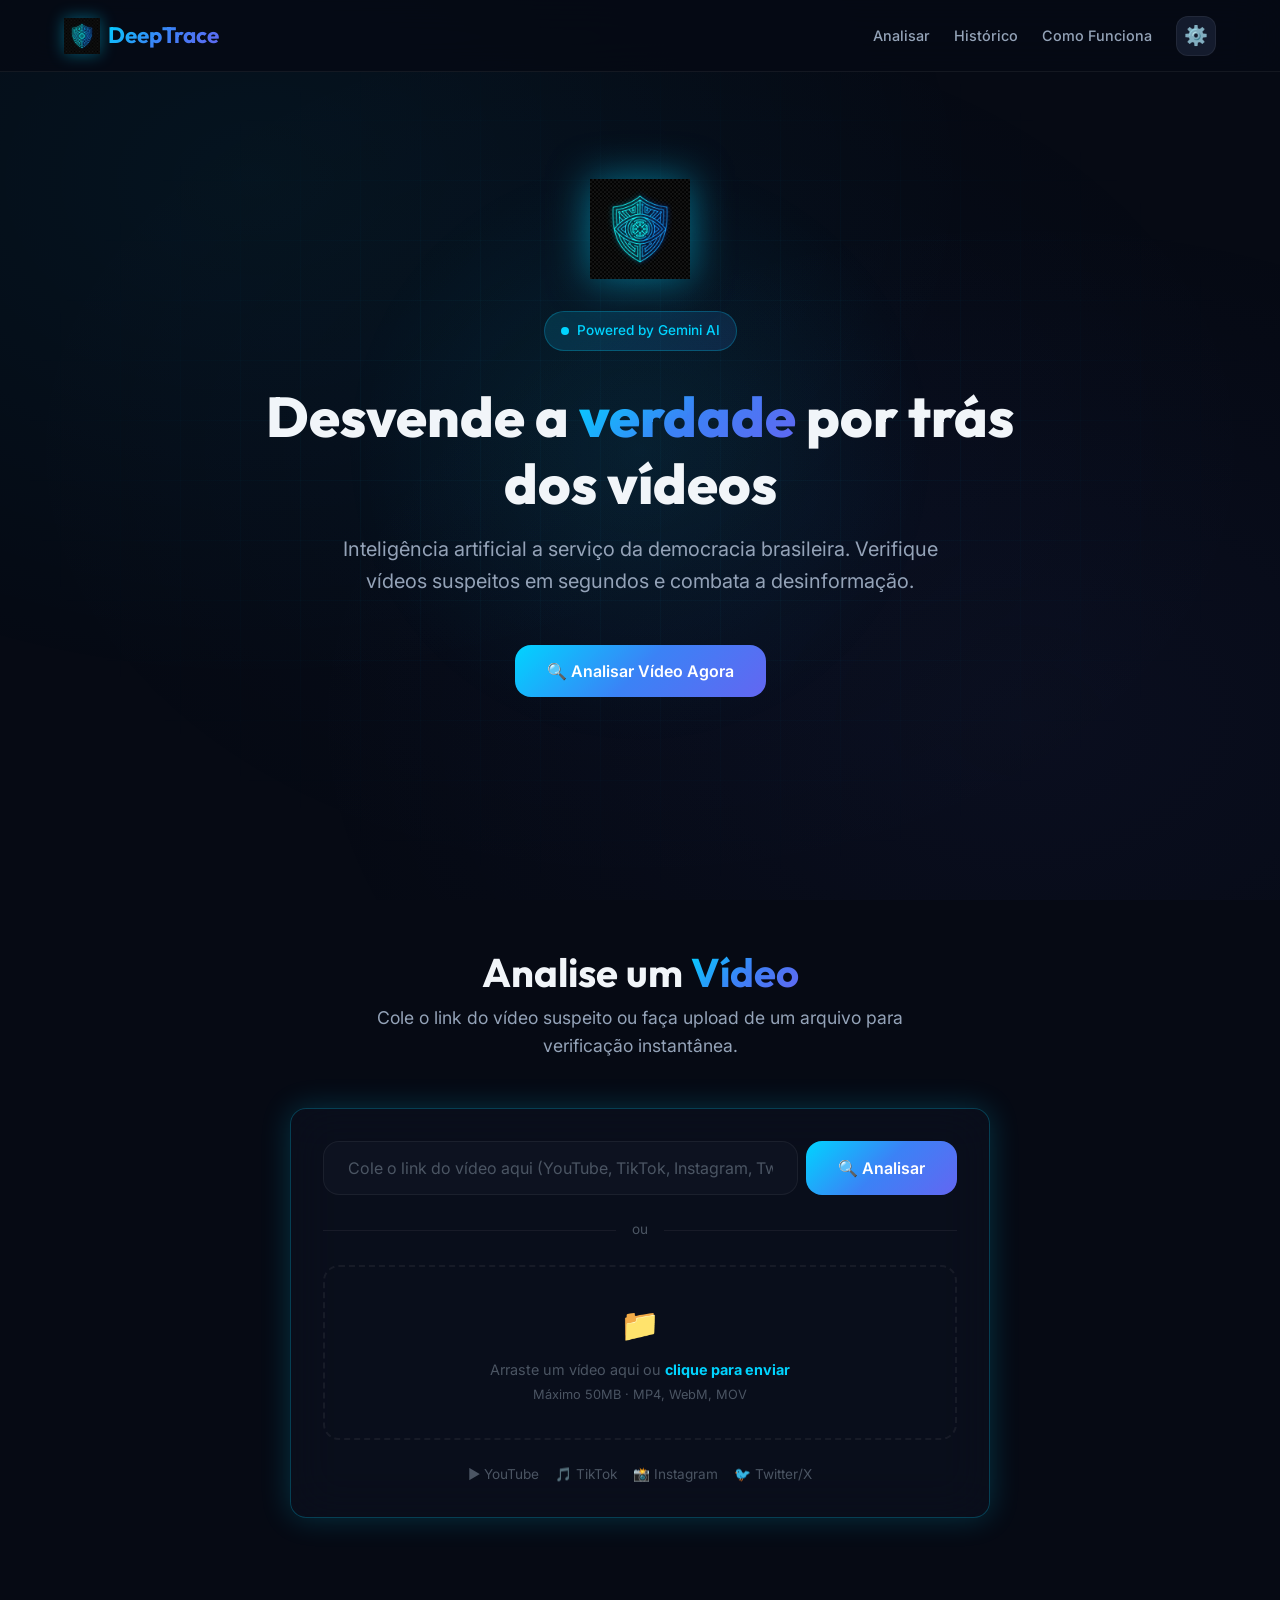
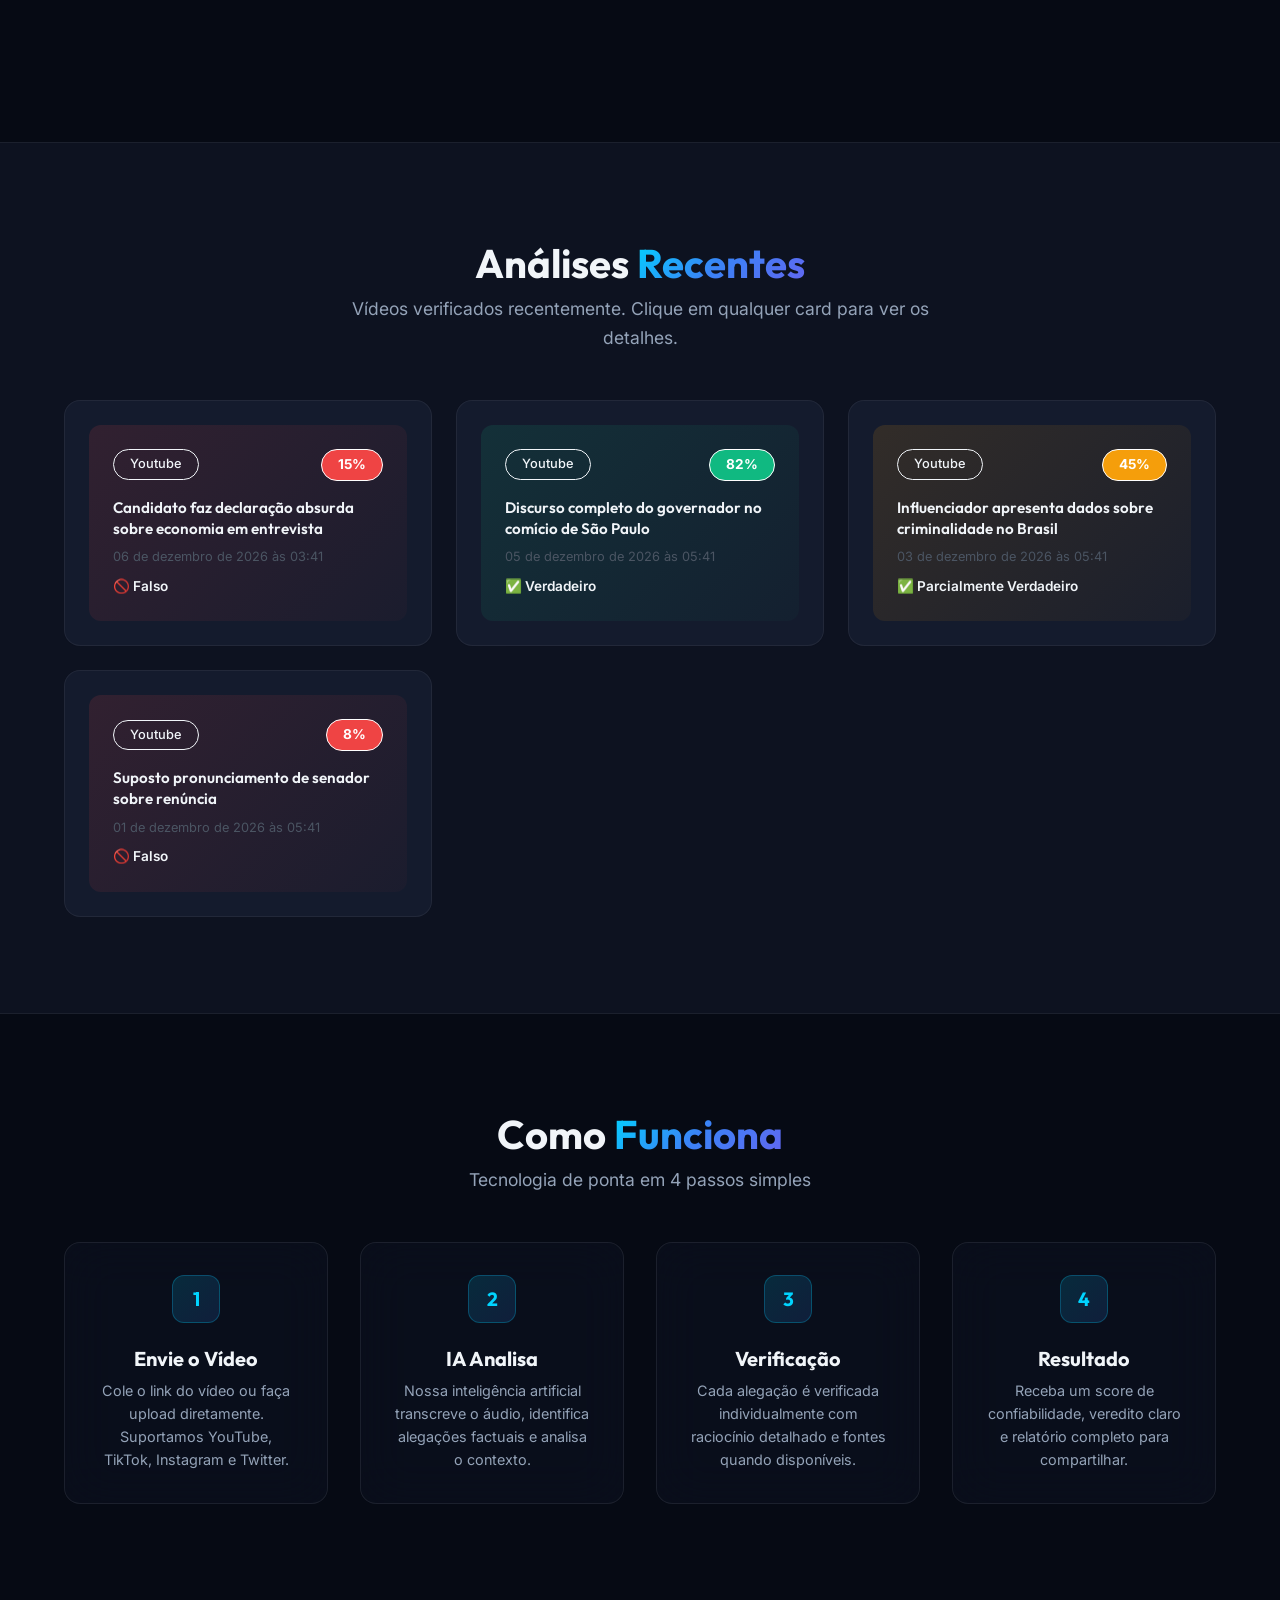
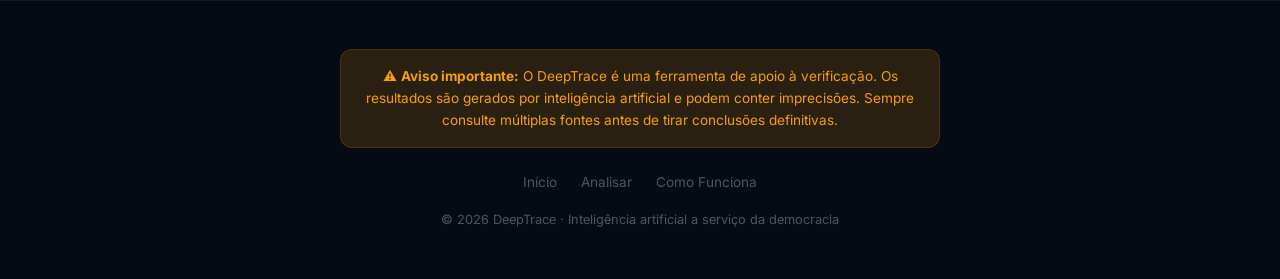
==== index.html @ c261e279 "Initial commit of DeepTrace (Fact-checking & Deepfake analyzer)" ====
<!DOCTYPE html>
<html lang="pt-BR">
<head>
  <meta charset="UTF-8">
  <meta name="viewport" content="width=device-width, initial-scale=1.0">
  <meta name="description" content="DeepTrace — Detector de Fake News em Vídeos. Use inteligência artificial para verificar a veracidade de vídeos políticos e eleitorais no Brasil.">
  <meta name="keywords" content="fake news, detector, vídeo, eleições, Brasil, verificação, fact-checking, deepfake, IA">
  <meta name="author" content="DeepTrace">
  <meta name="theme-color" content="#060a14">

  <!-- Open Graph / Redes Sociais -->
  <meta property="og:type" content="website">
  <meta property="og:title" content="DeepTrace — Detector de Fake News em Vídeos">
  <meta property="og:description" content="Inteligência artificial a serviço da democracia brasileira. Verifique vídeos suspeitos em segundos.">
  <meta property="og:image" content="assets/logo.png">

  <title>DeepTrace — Detector de Fake News em Vídeos</title>

  <!-- Favicon -->
  <link rel="icon" type="image/png" href="assets/logo.png">

  <!-- Estilos -->
  <link rel="stylesheet" href="index.css">
</head>
<body>

  <!-- ===== Toast Container ===== -->
  <div class="toast-container" id="toast-container"></div>

  <!-- ===== Header / Navbar ===== -->
  <header class="header" id="header">
    <div class="header-inner">
      <a href="#" class="header-logo" id="logo-link">
        <img src="assets/logo.png" alt="DeepTrace Logo" width="36" height="36">
        <span>DeepTrace</span>
      </a>
      <nav class="header-nav">
        <a href="#analyze">Analisar</a>
        <a href="#history">Histórico</a>
        <a href="#how-it-works">Como Funciona</a>
        <button id="settings-btn" title="Configurações" aria-label="Abrir configurações">
          ⚙️
        </button>
      </nav>
    </div>
  </header>

  <!-- ===== Hero Section ===== -->
  <section class="hero" id="hero">
    <div class="hero-grid" aria-hidden="true"></div>
    <div class="hero-content">
      <img src="assets/logo.png" alt="DeepTrace" class="hero-logo" width="100" height="100">

      <div class="hero-badge">
        <span class="dot" aria-hidden="true"></span>
        Powered by Gemini AI
      </div>

      <h1>Desvende a <span class="text-gradient">verdade</span> por trás dos vídeos</h1>

      <p class="hero-subtitle">
        Inteligência artificial a serviço da democracia brasileira.
        Verifique vídeos suspeitos em segundos e combata a desinformação.
      </p>

      <button class="btn-primary" id="cta-btn">
        🔍 Analisar Vídeo Agora
      </button>
    </div>
  </section>

  <!-- ===== Seção de Análise ===== -->
  <section class="analyze-section" id="analyze">
    <div class="container">
      <div class="section-title fade-in-up">
        <h2>Analise um <span class="text-gradient">Vídeo</span></h2>
        <p>Cole o link do vídeo suspeito ou faça upload de um arquivo para verificação instantânea.</p>
      </div>

      <div class="analyze-card glass-card-accent fade-in-up">
        <!-- Input de URL -->
        <div class="input-group">
          <input
            type="url"
            id="analyze-input"
            placeholder="Cole o link do vídeo aqui (YouTube, TikTok, Instagram, Twitter...)"
            autocomplete="off"
            aria-label="URL do vídeo para análise"
          >
          <button class="btn-primary" id="analyze-btn">
            🔍 Analisar
          </button>
        </div>

        <!-- Divisor -->
        <div class="divider-text">ou</div>

        <!-- Área de Upload -->
        <div class="upload-area" id="upload-area" role="button" tabindex="0" aria-label="Arraste ou clique para enviar vídeo">
          <span class="upload-icon" aria-hidden="true">📁</span>
          <p class="upload-text">
            Arraste um vídeo aqui ou <strong>clique para enviar</strong>
          </p>
          <p class="text-muted" style="font-size: 0.8rem; margin-top: 4px;">Máximo 50MB · MP4, WebM, MOV</p>
        </div>
        <input type="file" id="upload-input" accept="video/*" class="hidden" aria-hidden="true">

        <!-- Plataformas suportadas -->
        <div class="platforms">
          <span>▶️ YouTube</span>
          <span>🎵 TikTok</span>
          <span>📸 Instagram</span>
          <span>🐦 Twitter/X</span>
        </div>
      </div>
    </div>
  </section>

  <!-- ===== Seção de Resultado ===== -->
  <section class="result-section" id="result-section">
    <div class="container">
      <div class="result-container" id="result-container">
        <!-- Resultado renderizado dinamicamente via JS -->
      </div>
    </div>
  </section>

  <!-- ===== Seção de Histórico ===== -->
  <section class="history-section" id="history">
    <div class="container">
      <div class="section-title fade-in-up">
        <h2>Análises <span class="text-gradient">Recentes</span></h2>
        <p>Vídeos verificados recentemente. Clique em qualquer card para ver os detalhes.</p>
      </div>

      <div class="history-grid" id="history-grid">
        <!-- Cards renderizados via JS -->
      </div>
    </div>
  </section>

  <!-- ===== Como Funciona ===== -->
  <section class="how-it-works" id="how-it-works">
    <div class="container">
      <div class="section-title fade-in-up">
        <h2>Como <span class="text-gradient">Funciona</span></h2>
        <p>Tecnologia de ponta em 4 passos simples</p>
      </div>

      <div class="steps-grid">
        <div class="glass-card step-card fade-in-up">
          <div class="step-number">1</div>
          <h4>Envie o Vídeo</h4>
          <p>Cole o link do vídeo ou faça upload diretamente. Suportamos YouTube, TikTok, Instagram e Twitter.</p>
        </div>

        <div class="glass-card step-card fade-in-up">
          <div class="step-number">2</div>
          <h4>IA Analisa</h4>
          <p>Nossa inteligência artificial transcreve o áudio, identifica alegações factuais e analisa o contexto.</p>
        </div>

        <div class="glass-card step-card fade-in-up">
          <div class="step-number">3</div>
          <h4>Verificação</h4>
          <p>Cada alegação é verificada individualmente com raciocínio detalhado e fontes quando disponíveis.</p>
        </div>

        <div class="glass-card step-card fade-in-up">
          <div class="step-number">4</div>
          <h4>Resultado</h4>
          <p>Receba um score de confiabilidade, veredito claro e relatório completo para compartilhar.</p>
        </div>
      </div>
    </div>
  </section>

  <!-- ===== Footer ===== -->
  <footer class="footer" id="footer">
    <div class="container">
      <div class="footer-content">
        <div class="footer-disclaimer">
          ⚠️ <strong>Aviso importante:</strong> O DeepTrace é uma ferramenta de apoio à verificação.
          Os resultados são gerados por inteligência artificial e podem conter imprecisões.
          Sempre consulte múltiplas fontes antes de tirar conclusões definitivas.
        </div>

        <div class="footer-links">
          <a href="#hero">Início</a>
          <a href="#analyze">Analisar</a>
          <a href="#how-it-works">Como Funciona</a>
        </div>

        <p class="footer-copy">
          © 2026 DeepTrace · Inteligência artificial a serviço da democracia
        </p>
      </div>
    </div>
  </footer>

  <!-- ===== Scripts ===== -->
  <script src="js/storage.js"></script>
  <script src="js/analyzer.js"></script>
  <script src="js/ui.js"></script>
  <script src="js/app.js"></script>

</body>
</html>
---- index.css ----
/* =============================================
   DeepTrace — Design System
   Detector de Fake News em Vídeos
   Tema: Dark Premium + Ciano/Azul
   ============================================= */

/* === Google Fonts === */
@import url('https://fonts.googleapis.com/css2?family=Inter:wght@300;400;500;600;700&family=Outfit:wght@400;500;600;700;800&display=swap');

/* === Variáveis CSS === */
:root {
  /* Paleta de cores */
  --bg-primary: #060a14;
  --bg-secondary: #0d1220;
  --bg-tertiary: #141b2d;
  --bg-card: rgba(13, 18, 32, 0.75);
  --bg-card-hover: rgba(20, 27, 45, 0.9);

  /* Acentos */
  --accent-primary: #00d4ff;
  --accent-secondary: #3b82f6;
  --accent-tertiary: #6366f1;
  --accent-gradient: linear-gradient(135deg, #00d4ff 0%, #3b82f6 50%, #6366f1 100%);
  --accent-gradient-soft: linear-gradient(135deg, rgba(0,212,255,0.15) 0%, rgba(59,130,246,0.15) 100%);

  /* Semânticas */
  --success: #10b981;
  --success-soft: rgba(16, 185, 129, 0.15);
  --warning: #f59e0b;
  --warning-soft: rgba(245, 158, 11, 0.15);
  --danger: #ef4444;
  --danger-soft: rgba(239, 68, 68, 0.15);

  /* Texto */
  --text-primary: #f1f5f9;
  --text-secondary: #94a3b8;
  --text-muted: #4b5563;
  --text-accent: #00d4ff;

  /* Bordas e efeitos */
  --border: rgba(255, 255, 255, 0.06);
  --border-accent: rgba(0, 212, 255, 0.25);
  --glass-bg: rgba(13, 18, 32, 0.6);
  --glass-border: rgba(255, 255, 255, 0.08);
  --glass-blur: blur(24px);

  /* Espaçamento */
  --space-xs: 4px;
  --space-sm: 8px;
  --space-md: 16px;
  --space-lg: 24px;
  --space-xl: 32px;
  --space-2xl: 48px;
  --space-3xl: 64px;
  --space-4xl: 96px;

  /* Bordas arredondadas */
  --radius-sm: 8px;
  --radius-md: 12px;
  --radius-lg: 16px;
  --radius-xl: 24px;
  --radius-full: 9999px;

  /* Sombras */
  --shadow-sm: 0 2px 8px rgba(0, 0, 0, 0.3);
  --shadow-md: 0 4px 16px rgba(0, 0, 0, 0.4);
  --shadow-lg: 0 8px 32px rgba(0, 0, 0, 0.5);
  --shadow-glow: 0 0 30px rgba(0, 212, 255, 0.2);
  --shadow-glow-strong: 0 0 50px rgba(0, 212, 255, 0.35);

  /* Tipografia */
  --font-body: 'Inter', -apple-system, BlinkMacSystemFont, sans-serif;
  --font-heading: 'Outfit', 'Inter', sans-serif;

  /* Transições */
  --transition-fast: 150ms ease;
  --transition: 300ms ease;
  --transition-slow: 500ms ease;

  /* Layout */
  --max-width: 1200px;
  --header-height: 72px;
}

/* === Reset e Base === */
*,
*::before,
*::after {
  margin: 0;
  padding: 0;
  box-sizing: border-box;
}

html {
  scroll-behavior: smooth;
  font-size: 16px;
  -webkit-text-size-adjust: 100%;
}

body {
  font-family: var(--font-body);
  background-color: var(--bg-primary);
  color: var(--text-primary);
  line-height: 1.6;
  min-height: 100vh;
  overflow-x: hidden;
  -webkit-font-smoothing: antialiased;
  -moz-osx-font-smoothing: grayscale;
}

/* Fundo animado global */
body::before {
  content: '';
  position: fixed;
  inset: 0;
  background:
    radial-gradient(ellipse at 20% 20%, rgba(0, 212, 255, 0.05) 0%, transparent 50%),
    radial-gradient(ellipse at 80% 80%, rgba(99, 102, 241, 0.05) 0%, transparent 50%),
    radial-gradient(ellipse at 50% 50%, rgba(59, 130, 246, 0.03) 0%, transparent 70%);
  pointer-events: none;
  z-index: 0;
}

a {
  color: var(--accent-primary);
  text-decoration: none;
  transition: color var(--transition-fast);
}

a:hover {
  color: var(--accent-secondary);
}

img {
  max-width: 100%;
  display: block;
}

/* === Tipografia === */
h1, h2, h3, h4, h5, h6 {
  font-family: var(--font-heading);
  font-weight: 700;
  line-height: 1.2;
  color: var(--text-primary);
}

h1 { font-size: clamp(2rem, 5vw, 3.5rem); }
h2 { font-size: clamp(1.5rem, 3.5vw, 2.5rem); }
h3 { font-size: clamp(1.2rem, 2.5vw, 1.75rem); }
h4 { font-size: 1.25rem; }

.text-gradient {
  background: var(--accent-gradient);
  -webkit-background-clip: text;
  -webkit-text-fill-color: transparent;
  background-clip: text;
}

.text-accent { color: var(--accent-primary); }
.text-secondary { color: var(--text-secondary); }
.text-muted { color: var(--text-muted); }

/* === Layout === */
.container {
  width: 100%;
  max-width: var(--max-width);
  margin: 0 auto;
  padding: 0 var(--space-lg);
}

section {
  position: relative;
  z-index: 1;
  padding: var(--space-4xl) 0;
}

/* === Header / Navbar === */
.header {
  position: fixed;
  top: 0;
  left: 0;
  right: 0;
  height: var(--header-height);
  z-index: 1000;
  background: rgba(6, 10, 20, 0.85);
  backdrop-filter: var(--glass-blur);
  -webkit-backdrop-filter: var(--glass-blur);
  border-bottom: 1px solid var(--border);
  transition: background var(--transition);
}

.header-inner {
  display: flex;
  align-items: center;
  justify-content: space-between;
  height: 100%;
  max-width: var(--max-width);
  margin: 0 auto;
  padding: 0 var(--space-lg);
}

.header-logo {
  display: flex;
  align-items: center;
  gap: var(--space-sm);
}

.header-logo img {
  width: 36px;
  height: 36px;
  filter: drop-shadow(0 0 8px rgba(0, 212, 255, 0.4));
}

.header-logo span {
  font-family: var(--font-heading);
  font-size: 1.4rem;
  font-weight: 700;
  background: var(--accent-gradient);
  -webkit-background-clip: text;
  -webkit-text-fill-color: transparent;
  background-clip: text;
}

.header-nav {
  display: flex;
  align-items: center;
  gap: var(--space-lg);
}

.header-nav a {
  color: var(--text-secondary);
  font-size: 0.9rem;
  font-weight: 500;
  transition: color var(--transition-fast);
  position: relative;
}

.header-nav a:hover {
  color: var(--text-primary);
}

.header-nav a::after {
  content: '';
  position: absolute;
  bottom: -4px;
  left: 0;
  width: 0;
  height: 2px;
  background: var(--accent-gradient);
  transition: width var(--transition);
  border-radius: 1px;
}

.header-nav a:hover::after {
  width: 100%;
}

#settings-btn {
  display: flex;
  align-items: center;
  justify-content: center;
  width: 40px;
  height: 40px;
  border-radius: var(--radius-md);
  background: var(--bg-tertiary);
  border: 1px solid var(--border);
  color: var(--text-secondary);
  cursor: pointer;
  transition: all var(--transition-fast);
  font-size: 1.2rem;
}

#settings-btn:hover {
  background: var(--bg-card-hover);
  border-color: var(--border-accent);
  color: var(--accent-primary);
  box-shadow: var(--shadow-glow);
}

/* === Hero Section === */
.hero {
  min-height: 100vh;
  display: flex;
  align-items: center;
  justify-content: center;
  text-align: center;
  padding-top: var(--header-height);
  position: relative;
  overflow: hidden;
}

.hero::before {
  content: '';
  position: absolute;
  top: 50%;
  left: 50%;
  transform: translate(-50%, -50%);
  width: 600px;
  height: 600px;
  background: radial-gradient(circle, rgba(0, 212, 255, 0.08) 0%, transparent 70%);
  border-radius: 50%;
  animation: heroGlow 8s ease-in-out infinite alternate;
}

@keyframes heroGlow {
  0% { transform: translate(-50%, -50%) scale(1); opacity: 0.5; }
  100% { transform: translate(-50%, -50%) scale(1.3); opacity: 1; }
}

/* Grid de fundo animado */
.hero-grid {
  position: absolute;
  inset: 0;
  background-image:
    linear-gradient(rgba(0, 212, 255, 0.03) 1px, transparent 1px),
    linear-gradient(90deg, rgba(0, 212, 255, 0.03) 1px, transparent 1px);
  background-size: 60px 60px;
  animation: gridMove 20s linear infinite;
  mask-image: radial-gradient(ellipse at center, black 30%, transparent 70%);
  -webkit-mask-image: radial-gradient(ellipse at center, black 30%, transparent 70%);
}

@keyframes gridMove {
  0% { background-position: 0 0; }
  100% { background-position: 60px 60px; }
}

.hero-content {
  position: relative;
  z-index: 2;
  max-width: 800px;
}

.hero-logo {
  width: 100px;
  height: 100px;
  margin: 0 auto var(--space-xl);
  filter: drop-shadow(0 0 20px rgba(0, 212, 255, 0.5));
  animation: logoPulse 4s ease-in-out infinite;
}

@keyframes logoPulse {
  0%, 100% { filter: drop-shadow(0 0 20px rgba(0, 212, 255, 0.5)); transform: scale(1); }
  50% { filter: drop-shadow(0 0 35px rgba(0, 212, 255, 0.7)); transform: scale(1.03); }
}

.hero h1 {
  margin-bottom: var(--space-md);
  font-weight: 800;
}

.hero-subtitle {
  font-size: clamp(1rem, 2vw, 1.25rem);
  color: var(--text-secondary);
  margin-bottom: var(--space-2xl);
  max-width: 600px;
  margin-left: auto;
  margin-right: auto;
}

.hero-badge {
  display: inline-flex;
  align-items: center;
  gap: var(--space-sm);
  padding: var(--space-sm) var(--space-md);
  border-radius: var(--radius-full);
  background: var(--accent-gradient-soft);
  border: 1px solid var(--border-accent);
  color: var(--accent-primary);
  font-size: 0.85rem;
  font-weight: 500;
  margin-bottom: var(--space-xl);
}

.hero-badge .dot {
  width: 8px;
  height: 8px;
  background: var(--accent-primary);
  border-radius: 50%;
  animation: dotPulse 2s ease-in-out infinite;
}

@keyframes dotPulse {
  0%, 100% { opacity: 1; }
  50% { opacity: 0.3; }
}

/* === Botões === */
.btn-primary {
  display: inline-flex;
  align-items: center;
  justify-content: center;
  gap: var(--space-sm);
  padding: var(--space-md) var(--space-xl);
  background: var(--accent-gradient);
  color: #fff;
  font-family: var(--font-body);
  font-size: 1rem;
  font-weight: 600;
  border: none;
  border-radius: var(--radius-lg);
  cursor: pointer;
  transition: all var(--transition);
  position: relative;
  overflow: hidden;
}

.btn-primary::before {
  content: '';
  position: absolute;
  inset: 0;
  background: linear-gradient(135deg, rgba(255,255,255,0.2), transparent);
  opacity: 0;
  transition: opacity var(--transition-fast);
}

.btn-primary:hover {
  transform: translateY(-2px);
  box-shadow: var(--shadow-glow-strong);
}

.btn-primary:hover::before {
  opacity: 1;
}

.btn-primary:active {
  transform: translateY(0);
}

.btn-primary:disabled {
  opacity: 0.5;
  cursor: not-allowed;
  transform: none;
  box-shadow: none;
}

.btn-secondary {
  display: inline-flex;
  align-items: center;
  justify-content: center;
  gap: var(--space-sm);
  padding: var(--space-md) var(--space-xl);
  background: transparent;
  color: var(--text-primary);
  font-family: var(--font-body);
  font-size: 1rem;
  font-weight: 500;
  border: 1px solid var(--glass-border);
  border-radius: var(--radius-lg);
  cursor: pointer;
  transition: all var(--transition);
}

.btn-secondary:hover {
  background: var(--bg-tertiary);
  border-color: var(--border-accent);
}

.btn-icon {
  width: 44px;
  height: 44px;
  padding: 0;
  border-radius: var(--radius-md);
  display: inline-flex;
  align-items: center;
  justify-content: center;
  font-size: 1.2rem;
}

/* === Cards Glassmorphism === */
.glass-card {
  background: var(--glass-bg);
  backdrop-filter: var(--glass-blur);
  -webkit-backdrop-filter: var(--glass-blur);
  border: 1px solid var(--glass-border);
  border-radius: var(--radius-lg);
  padding: var(--space-xl);
  transition: all var(--transition);
}

.glass-card:hover {
  border-color: rgba(255, 255, 255, 0.12);
  background: var(--bg-card-hover);
}

.glass-card-accent {
  background: var(--glass-bg);
  backdrop-filter: var(--glass-blur);
  -webkit-backdrop-filter: var(--glass-blur);
  border: 1px solid var(--border-accent);
  border-radius: var(--radius-lg);
  padding: var(--space-xl);
  box-shadow: var(--shadow-glow);
  transition: all var(--transition);
}

.glass-card-accent:hover {
  box-shadow: var(--shadow-glow-strong);
}

/* === Seção de Análise === */
.analyze-section {
  padding-top: var(--space-2xl);
  padding-bottom: var(--space-4xl);
}

.section-title {
  text-align: center;
  margin-bottom: var(--space-2xl);
}

.section-title h2 {
  margin-bottom: var(--space-sm);
}

.section-title p {
  color: var(--text-secondary);
  font-size: 1.1rem;
  max-width: 600px;
  margin: 0 auto;
}

.analyze-card {
  max-width: 700px;
  margin: 0 auto;
}

.input-group {
  display: flex;
  gap: var(--space-sm);
  margin-bottom: var(--space-lg);
}

.input-group input {
  flex: 1;
  padding: var(--space-md) var(--space-lg);
  background: var(--bg-secondary);
  border: 1px solid var(--border);
  border-radius: var(--radius-lg);
  color: var(--text-primary);
  font-family: var(--font-body);
  font-size: 1rem;
  outline: none;
  transition: all var(--transition-fast);
}

.input-group input::placeholder {
  color: var(--text-muted);
}

.input-group input:focus {
  border-color: var(--accent-primary);
  box-shadow: 0 0 0 3px rgba(0, 212, 255, 0.1);
}

/* Área de upload / drag & drop */
.upload-area {
  border: 2px dashed var(--border);
  border-radius: var(--radius-lg);
  padding: var(--space-xl);
  text-align: center;
  cursor: pointer;
  transition: all var(--transition);
  color: var(--text-muted);
}

.upload-area:hover,
.upload-area.drag-over {
  border-color: var(--accent-primary);
  background: rgba(0, 212, 255, 0.03);
  color: var(--text-secondary);
}

.upload-area .upload-icon {
  font-size: 2rem;
  margin-bottom: var(--space-sm);
  display: block;
}

.upload-area .upload-text {
  font-size: 0.9rem;
}

.upload-area .upload-text strong {
  color: var(--accent-primary);
}

/* Ícones de plataformas */
.platforms {
  display: flex;
  align-items: center;
  justify-content: center;
  gap: var(--space-md);
  margin-top: var(--space-lg);
  color: var(--text-muted);
  font-size: 0.85rem;
}

.platforms span {
  display: flex;
  align-items: center;
  gap: var(--space-xs);
}

.divider-text {
  display: flex;
  align-items: center;
  gap: var(--space-md);
  color: var(--text-muted);
  font-size: 0.85rem;
  margin-bottom: var(--space-lg);
}

.divider-text::before,
.divider-text::after {
  content: '';
  flex: 1;
  height: 1px;
  background: var(--border);
}

/* === Seção de Resultado === */
.result-section {
  padding-top: var(--space-xl);
  padding-bottom: var(--space-4xl);
  min-height: 0;
}

.result-section:empty {
  display: none;
}

/* Container do resultado */
.result-container {
  max-width: 800px;
  margin: 0 auto;
}

/* Camada do resultado */
.result-layer {
  margin-bottom: var(--space-lg);
  animation: fadeInUp 0.6s ease forwards;
}

.result-layer:nth-child(2) { animation-delay: 0.2s; }
.result-layer:nth-child(3) { animation-delay: 0.4s; }
.result-layer:nth-child(4) { animation-delay: 0.6s; }

/* Score Gauge */
.score-section {
  text-align: center;
  padding: var(--space-2xl);
}

.score-gauge {
  width: 180px;
  height: 180px;
  margin: 0 auto var(--space-lg);
  position: relative;
}

.score-gauge svg {
  width: 100%;
  height: 100%;
  transform: rotate(-90deg);
}

.score-gauge .gauge-bg {
  fill: none;
  stroke: var(--bg-tertiary);
  stroke-width: 8;
}

.score-gauge .gauge-fill {
  fill: none;
  stroke-width: 8;
  stroke-linecap: round;
  transition: stroke-dashoffset 1.5s ease-out, stroke 0.5s ease;
}

.score-gauge .score-value {
  position: absolute;
  inset: 0;
  display: flex;
  flex-direction: column;
  align-items: center;
  justify-content: center;
}

.score-gauge .score-number {
  font-family: var(--font-heading);
  font-size: 3rem;
  font-weight: 800;
  line-height: 1;
}

.score-gauge .score-label {
  font-size: 0.85rem;
  color: var(--text-secondary);
  margin-top: var(--space-xs);
}

.verdict-text {
  font-family: var(--font-heading);
  font-size: 1.5rem;
  font-weight: 700;
  margin-bottom: var(--space-md);
}

.summary-text {
  color: var(--text-secondary);
  font-size: 1.05rem;
  line-height: 1.7;
  max-width: 600px;
  margin: 0 auto;
}

/* Seções expansíveis */
.expandable-header {
  display: flex;
  align-items: center;
  justify-content: space-between;
  padding: var(--space-md) var(--space-lg);
  cursor: pointer;
  user-select: none;
  transition: background var(--transition-fast);
  border-radius: var(--radius-md);
}

.expandable-header:hover {
  background: rgba(255, 255, 255, 0.03);
}

.expandable-header h3 {
  display: flex;
  align-items: center;
  gap: var(--space-sm);
  font-size: 1.1rem;
}

.expandable-header .expand-icon {
  transition: transform var(--transition);
  color: var(--text-muted);
  font-size: 1.2rem;
}

.expandable-header.expanded .expand-icon {
  transform: rotate(180deg);
}

.expandable-content {
  max-height: 0;
  overflow: hidden;
  transition: max-height 0.5s ease, padding 0.3s ease;
  padding: 0 var(--space-lg);
}

.expandable-content.expanded {
  max-height: 2000px;
  padding: var(--space-md) var(--space-lg) var(--space-lg);
}

/* Cards de alegações */
.claim-card {
  background: var(--bg-secondary);
  border: 1px solid var(--border);
  border-radius: var(--radius-md);
  padding: var(--space-lg);
  margin-bottom: var(--space-md);
  transition: all var(--transition-fast);
}

.claim-card:hover {
  border-color: rgba(255, 255, 255, 0.12);
}

.claim-header {
  display: flex;
  align-items: flex-start;
  gap: var(--space-md);
  margin-bottom: var(--space-sm);
}

.claim-icon {
  width: 32px;
  height: 32px;
  border-radius: var(--radius-sm);
  display: flex;
  align-items: center;
  justify-content: center;
  font-size: 1rem;
  flex-shrink: 0;
}

.claim-icon.true {
  background: var(--success-soft);
  color: var(--success);
}

.claim-icon.false {
  background: var(--danger-soft);
  color: var(--danger);
}

.claim-icon.partial {
  background: var(--warning-soft);
  color: var(--warning);
}

.claim-text {
  font-weight: 500;
  line-height: 1.5;
}

.claim-confidence {
  display: flex;
  align-items: center;
  gap: var(--space-sm);
  font-size: 0.85rem;
  color: var(--text-muted);
  margin-top: var(--space-sm);
  margin-left: 44px;
}

.confidence-bar {
  width: 60px;
  height: 4px;
  background: var(--bg-tertiary);
  border-radius: 2px;
  overflow: hidden;
}

.confidence-bar-fill {
  height: 100%;
  border-radius: 2px;
  transition: width 1s ease;
}

.claim-reasoning {
  margin-top: var(--space-md);
  margin-left: 44px;
  padding: var(--space-md);
  background: var(--bg-primary);
  border-radius: var(--radius-sm);
  font-size: 0.9rem;
  color: var(--text-secondary);
  line-height: 1.6;
  border-left: 3px solid var(--border-accent);
}

.claim-sources {
  margin-top: var(--space-sm);
  margin-left: 44px;
  display: flex;
  flex-wrap: wrap;
  gap: var(--space-xs);
}

/* Badges */
.badge {
  display: inline-flex;
  align-items: center;
  gap: var(--space-xs);
  padding: var(--space-xs) var(--space-md);
  border-radius: var(--radius-full);
  font-size: 0.8rem;
  font-weight: 500;
  border: 1px solid;
}

.badge-danger {
  background: var(--danger-soft);
  color: var(--danger);
  border-color: rgba(239, 68, 68, 0.2);
}

.badge-warning {
  background: var(--warning-soft);
  color: var(--warning);
  border-color: rgba(245, 158, 11, 0.2);
}

.badge-success {
  background: var(--success-soft);
  color: var(--success);
  border-color: rgba(16, 185, 129, 0.2);
}

.badge-info {
  background: rgba(0, 212, 255, 0.1);
  color: var(--accent-primary);
  border-color: rgba(0, 212, 255, 0.2);
}

.badge-neutral {
  background: rgba(148, 163, 184, 0.1);
  color: var(--text-secondary);
  border-color: rgba(148, 163, 184, 0.2);
}

/* Técnicas de manipulação */
.manipulation-tags {
  display: flex;
  flex-wrap: wrap;
  gap: var(--space-sm);
}

/* Transcrição */
.transcription-box {
  background: var(--bg-primary);
  border: 1px solid var(--border);
  border-radius: var(--radius-md);
  padding: var(--space-lg);
  max-height: 300px;
  overflow-y: auto;
  font-size: 0.9rem;
  line-height: 1.8;
  color: var(--text-secondary);
}

.transcription-box::-webkit-scrollbar {
  width: 6px;
}

.transcription-box::-webkit-scrollbar-track {
  background: transparent;
}

.transcription-box::-webkit-scrollbar-thumb {
  background: var(--bg-tertiary);
  border-radius: 3px;
}

.metadata-info {
  display: flex;
  gap: var(--space-lg);
  margin-top: var(--space-md);
  font-size: 0.85rem;
  color: var(--text-muted);
}

.metadata-info span {
  display: flex;
  align-items: center;
  gap: var(--space-xs);
}

/* === Loading State === */
.loading-container {
  text-align: center;
  padding: var(--space-3xl) var(--space-xl);
  max-width: 500px;
  margin: 0 auto;
}

.loading-spinner {
  width: 56px;
  height: 56px;
  margin: 0 auto var(--space-xl);
  border: 3px solid var(--bg-tertiary);
  border-top-color: var(--accent-primary);
  border-right-color: var(--accent-secondary);
  border-radius: 50%;
  animation: spin 1s linear infinite;
}

@keyframes spin {
  to { transform: rotate(360deg); }
}

.loading-text {
  font-size: 1.1rem;
  color: var(--text-secondary);
  animation: fadeInOut 3s ease-in-out infinite;
}

@keyframes fadeInOut {
  0%, 100% { opacity: 0.5; }
  50% { opacity: 1; }
}

.loading-dots {
  display: flex;
  justify-content: center;
  gap: var(--space-sm);
  margin-top: var(--space-lg);
}

.loading-dots span {
  width: 8px;
  height: 8px;
  background: var(--accent-primary);
  border-radius: 50%;
  animation: dotBounce 1.4s ease-in-out infinite;
}

.loading-dots span:nth-child(2) { animation-delay: 0.2s; }
.loading-dots span:nth-child(3) { animation-delay: 0.4s; }

@keyframes dotBounce {
  0%, 80%, 100% { opacity: 0.3; transform: scale(0.8); }
  40% { opacity: 1; transform: scale(1); }
}

/* Shimmer */
.shimmer {
  background: linear-gradient(
    90deg,
    var(--bg-tertiary) 25%,
    rgba(0, 212, 255, 0.05) 50%,
    var(--bg-tertiary) 75%
  );
  background-size: 200% 100%;
  animation: shimmer 2s infinite;
  border-radius: var(--radius-md);
}

@keyframes shimmer {
  0% { background-position: 200% 0; }
  100% { background-position: -200% 0; }
}

/* === Erro === */
.error-container {
  text-align: center;
  padding: var(--space-2xl);
  max-width: 500px;
  margin: 0 auto;
}

.error-icon {
  font-size: 3rem;
  margin-bottom: var(--space-md);
}

.error-message {
  color: var(--danger);
  font-size: 1.1rem;
  font-weight: 500;
  margin-bottom: var(--space-sm);
}

.error-hint {
  color: var(--text-muted);
  font-size: 0.9rem;
}

/* === Seção de Histórico === */
.history-section {
  background: var(--bg-secondary);
  border-top: 1px solid var(--border);
  border-bottom: 1px solid var(--border);
}

.history-grid {
  display: grid;
  grid-template-columns: repeat(auto-fill, minmax(280px, 1fr));
  gap: var(--space-lg);
}

.history-card {
  background: var(--bg-tertiary);
  border: 1px solid var(--border);
  border-radius: var(--radius-lg);
  padding: var(--space-lg);
  cursor: pointer;
  transition: all var(--transition);
  position: relative;
  overflow: hidden;
}

.history-card::before {
  content: '';
  position: absolute;
  top: 0;
  left: 0;
  right: 0;
  height: 3px;
  border-radius: var(--radius-lg) var(--radius-lg) 0 0;
}

.history-card.score-low::before { background: var(--danger); }
.history-card.score-mid::before { background: var(--warning); }
.history-card.score-high::before { background: var(--success); }

.history-card:hover {
  transform: translateY(-4px);
  border-color: var(--border-accent);
  box-shadow: var(--shadow-glow);
}

.history-card-header {
  display: flex;
  justify-content: space-between;
  align-items: flex-start;
  margin-bottom: var(--space-md);
}

.history-card-title {
  font-weight: 600;
  font-size: 0.95rem;
  line-height: 1.4;
  flex: 1;
  margin-right: var(--space-sm);
  display: -webkit-box;
  -webkit-line-clamp: 2;
  -webkit-box-orient: vertical;
  overflow: hidden;
}

.history-score-badge {
  display: flex;
  align-items: center;
  justify-content: center;
  width: 42px;
  height: 42px;
  border-radius: var(--radius-md);
  font-weight: 700;
  font-size: 0.9rem;
  flex-shrink: 0;
}

.history-score-badge.low {
  background: var(--danger-soft);
  color: var(--danger);
}

.history-score-badge.mid {
  background: var(--warning-soft);
  color: var(--warning);
}

.history-score-badge.high {
  background: var(--success-soft);
  color: var(--success);
}

.history-card-meta {
  display: flex;
  justify-content: space-between;
  align-items: center;
  font-size: 0.8rem;
  color: var(--text-muted);
}

.history-card-platform {
  text-transform: capitalize;
}

/* Histórico vazio */
.history-empty {
  text-align: center;
  padding: var(--space-2xl);
  color: var(--text-muted);
}

.history-empty .empty-icon {
  font-size: 3rem;
  margin-bottom: var(--space-md);
  opacity: 0.5;
}

/* === Seção Como Funciona === */
.how-it-works {
  text-align: center;
}

.steps-grid {
  display: grid;
  grid-template-columns: repeat(auto-fit, minmax(220px, 1fr));
  gap: var(--space-xl);
  margin-top: var(--space-2xl);
}

.step-card {
  padding: var(--space-xl);
  text-align: center;
}

.step-number {
  width: 48px;
  height: 48px;
  margin: 0 auto var(--space-lg);
  display: flex;
  align-items: center;
  justify-content: center;
  border-radius: var(--radius-md);
  background: var(--accent-gradient-soft);
  border: 1px solid var(--border-accent);
  font-family: var(--font-heading);
  font-weight: 700;
  font-size: 1.2rem;
  color: var(--accent-primary);
}

.step-card h4 {
  margin-bottom: var(--space-sm);
  color: var(--text-primary);
}

.step-card p {
  color: var(--text-secondary);
  font-size: 0.9rem;
  line-height: 1.6;
}

/* === Footer === */
.footer {
  border-top: 1px solid var(--border);
  padding: var(--space-2xl) 0;
  text-align: center;
}

.footer-content {
  max-width: 600px;
  margin: 0 auto;
}

.footer-disclaimer {
  padding: var(--space-md) var(--space-lg);
  background: var(--warning-soft);
  border: 1px solid rgba(245, 158, 11, 0.15);
  border-radius: var(--radius-md);
  color: var(--warning);
  font-size: 0.85rem;
  line-height: 1.6;
  margin-bottom: var(--space-lg);
}

.footer-links {
  display: flex;
  justify-content: center;
  gap: var(--space-lg);
  margin-bottom: var(--space-md);
}

.footer-links a {
  color: var(--text-muted);
  font-size: 0.85rem;
}

.footer-links a:hover {
  color: var(--text-primary);
}

.footer-copy {
  color: var(--text-muted);
  font-size: 0.8rem;
}

/* === Modal === */
.modal-overlay {
  position: fixed;
  inset: 0;
  background: rgba(0, 0, 0, 0.7);
  backdrop-filter: blur(8px);
  -webkit-backdrop-filter: blur(8px);
  z-index: 2000;
  display: flex;
  align-items: center;
  justify-content: center;
  padding: var(--space-lg);
  animation: fadeIn 0.2s ease;
}

.modal-content {
  background: var(--bg-secondary);
  border: 1px solid var(--glass-border);
  border-radius: var(--radius-xl);
  padding: var(--space-2xl);
  max-width: 480px;
  width: 100%;
  animation: slideUp 0.3s ease;
  box-shadow: var(--shadow-lg);
}

.modal-content h3 {
  margin-bottom: var(--space-md);
  display: flex;
  align-items: center;
  gap: var(--space-sm);
}

.modal-content p {
  color: var(--text-secondary);
  font-size: 0.9rem;
  line-height: 1.6;
  margin-bottom: var(--space-lg);
}

.modal-content input {
  width: 100%;
  padding: var(--space-md) var(--space-lg);
  background: var(--bg-primary);
  border: 1px solid var(--border);
  border-radius: var(--radius-md);
  color: var(--text-primary);
  font-family: var(--font-body);
  font-size: 0.95rem;
  outline: none;
  margin-bottom: var(--space-lg);
  transition: border-color var(--transition-fast);
}

.modal-content input:focus {
  border-color: var(--accent-primary);
}

.modal-actions {
  display: flex;
  gap: var(--space-md);
  justify-content: flex-end;
}

.modal-link {
  display: inline-flex;
  align-items: center;
  gap: var(--space-xs);
  color: var(--accent-primary);
  font-size: 0.85rem;
  margin-bottom: var(--space-lg);
}

.modal-link:hover {
  text-decoration: underline;
}

/* === Toast === */
.toast-container {
  position: fixed;
  top: calc(var(--header-height) + var(--space-md));
  right: var(--space-lg);
  z-index: 3000;
  display: flex;
  flex-direction: column;
  gap: var(--space-sm);
}

.toast {
  display: flex;
  align-items: center;
  gap: var(--space-md);
  padding: var(--space-md) var(--space-lg);
  border-radius: var(--radius-md);
  font-size: 0.9rem;
  font-weight: 500;
  backdrop-filter: var(--glass-blur);
  -webkit-backdrop-filter: var(--glass-blur);
  animation: toastIn 0.3s ease;
  box-shadow: var(--shadow-md);
  max-width: 380px;
}

.toast.success {
  background: rgba(16, 185, 129, 0.15);
  border: 1px solid rgba(16, 185, 129, 0.3);
  color: var(--success);
}

.toast.error {
  background: rgba(239, 68, 68, 0.15);
  border: 1px solid rgba(239, 68, 68, 0.3);
  color: var(--danger);
}

.toast.info {
  background: rgba(0, 212, 255, 0.1);
  border: 1px solid rgba(0, 212, 255, 0.25);
  color: var(--accent-primary);
}

.toast.removing {
  animation: toastOut 0.3s ease forwards;
}

@keyframes toastIn {
  from { transform: translateX(100%); opacity: 0; }
  to { transform: translateX(0); opacity: 1; }
}

@keyframes toastOut {
  from { transform: translateX(0); opacity: 1; }
  to { transform: translateX(100%); opacity: 0; }
}

/* === Animações === */
@keyframes fadeIn {
  from { opacity: 0; }
  to { opacity: 1; }
}

@keyframes fadeInUp {
  from {
    opacity: 0;
    transform: translateY(30px);
  }
  to {
    opacity: 1;
    transform: translateY(0);
  }
}

@keyframes slideUp {
  from {
    opacity: 0;
    transform: translateY(20px);
  }
  to {
    opacity: 1;
    transform: translateY(0);
  }
}

/* Classe para elementos que animam ao entrar na viewport */
.fade-in-up {
  opacity: 0;
  transform: translateY(30px);
  transition: opacity 0.6s ease, transform 0.6s ease;
}

.fade-in-up.visible {
  opacity: 1;
  transform: translateY(0);
}

/* Delay de animação para itens em sequência */
.fade-in-up:nth-child(2) { transition-delay: 0.1s; }
.fade-in-up:nth-child(3) { transition-delay: 0.2s; }
.fade-in-up:nth-child(4) { transition-delay: 0.3s; }

/* === Scrollbar customizada === */
::-webkit-scrollbar {
  width: 8px;
}

::-webkit-scrollbar-track {
  background: var(--bg-primary);
}

::-webkit-scrollbar-thumb {
  background: var(--bg-tertiary);
  border-radius: 4px;
}

::-webkit-scrollbar-thumb:hover {
  background: rgba(0, 212, 255, 0.3);
}

/* === Responsivo === */
@media (max-width: 768px) {
  :root {
    --space-4xl: 64px;
    --header-height: 60px;
  }

  .header-nav a:not(.nav-mobile) {
    display: none;
  }

  .hero {
    min-height: calc(100vh - 60px);
  }

  .hero-logo {
    width: 72px;
    height: 72px;
  }

  .input-group {
    flex-direction: column;
  }

  .input-group .btn-primary {
    width: 100%;
  }

  .history-grid {
    grid-template-columns: 1fr;
  }

  .steps-grid {
    grid-template-columns: 1fr;
    gap: var(--space-md);
  }

  .score-gauge {
    width: 150px;
    height: 150px;
  }

  .score-gauge .score-number {
    font-size: 2.5rem;
  }

  .modal-content {
    margin: var(--space-md);
    padding: var(--space-xl);
  }

  .toast-container {
    left: var(--space-md);
    right: var(--space-md);
  }

  .toast {
    max-width: 100%;
  }

  .claim-reasoning,
  .claim-confidence,
  .claim-sources {
    margin-left: 0;
  }
}

@media (max-width: 480px) {
  .hero-content {
    padding: 0 var(--space-md);
  }

  .platforms {
    flex-wrap: wrap;
    font-size: 0.75rem;
  }

  .metadata-info {
    flex-direction: column;
    gap: var(--space-sm);
  }

  .footer-links {
    flex-direction: column;
    gap: var(--space-sm);
  }

  .modal-actions {
    flex-direction: column;
  }

  .modal-actions .btn-secondary,
  .modal-actions .btn-primary {
    width: 100%;
  }
}

/* === Estilos adicionais para UI dinâmica === */

/* Loading shimmer lines */
.loading-shimmer {
  margin-top: var(--space-xl);
  display: flex;
  flex-direction: column;
  gap: var(--space-sm);
  align-items: center;
}

.shimmer-line {
  height: 12px;
  border-radius: 6px;
  width: 80%;
  background: linear-gradient(
    90deg,
    var(--bg-tertiary) 25%,
    rgba(0, 212, 255, 0.06) 50%,
    var(--bg-tertiary) 75%
  );
  background-size: 200% 100%;
  animation: shimmer 2s infinite;
}

.shimmer-line--short { width: 50%; }
.shimmer-line--medium { width: 65%; }

/* Result wrapper */
.result-wrapper {
  max-width: 800px;
  margin: 0 auto;
  display: flex;
  flex-direction: column;
  gap: var(--space-lg);
}

/* Score gauge (gerado via JS) */
.score-gauge {
  width: 180px;
  height: 180px;
  margin: 0 auto var(--space-lg);
  position: relative;
  display: flex;
  align-items: center;
  justify-content: center;
}

.score-gauge__svg {
  width: 100%;
  height: 100%;
  position: absolute;
  inset: 0;
}

.score-gauge__value {
  position: relative;
  z-index: 2;
  text-align: center;
  display: flex;
  align-items: baseline;
  justify-content: center;
}

.score-gauge__number {
  font-family: var(--font-heading);
  font-size: 3rem;
  font-weight: 800;
  line-height: 1;
}

.score-gauge__percent {
  font-size: 1.5rem;
  font-weight: 600;
  opacity: 0.7;
}

/* Result verdict e summary */
.result-verdict {
  text-align: center;
  margin-bottom: var(--space-md);
  display: flex;
  align-items: center;
  justify-content: center;
  gap: var(--space-sm);
}

.result-verdict__icon {
  font-size: 2rem;
}

.result-verdict__text {
  font-family: var(--font-heading);
  font-size: 1.8rem;
  font-weight: 700;
}

.result-summary {
  text-align: center;
  color: var(--text-secondary);
  font-size: 1.05rem;
  line-height: 1.7;
  max-width: 600px;
  margin: 0 auto;
}

.result-layer--score {
  text-align: center;
  padding: var(--space-2xl);
}

/* Claim cards (gerados via JS) */
.claim-card {
  background: var(--bg-secondary);
  border: 1px solid var(--border);
  border-radius: var(--radius-md);
  padding: var(--space-lg);
  margin-bottom: var(--space-md);
  transition: all var(--transition-fast);
  animation: fadeInUp 0.5s ease forwards;
  opacity: 0;
}

.claim-card__header {
  display: flex;
  align-items: flex-start;
  gap: var(--space-md);
}

.claim-card__icon {
  width: 32px;
  height: 32px;
  border-radius: var(--radius-sm);
  display: flex;
  align-items: center;
  justify-content: center;
  font-size: 1rem;
  flex-shrink: 0;
  font-weight: 700;
}

.claim-icon--true {
  background: var(--success-soft);
  color: var(--success);
}

.claim-icon--false {
  background: var(--danger-soft);
  color: var(--danger);
}

.claim-icon--unknown {
  background: rgba(0, 212, 255, 0.1);
  color: var(--accent-primary);
}

.claim-icon--warning {
  background: var(--warning-soft);
  color: var(--warning);
}

.claim-card__text {
  flex: 1;
  font-weight: 500;
  line-height: 1.5;
}

.claim-card__score {
  flex-shrink: 0;
  font-size: 0.8rem;
}

.claim-card__reasoning {
  margin-top: var(--space-md);
  padding-left: 44px;
}

.claim-card__reasoning p {
  color: var(--text-secondary);
  font-size: 0.9rem;
  line-height: 1.6;
  padding: var(--space-md);
  background: var(--bg-primary);
  border-radius: var(--radius-sm);
  border-left: 3px solid var(--border-accent);
}

/* Expandable chevron */
.expandable-chevron {
  transition: transform var(--transition);
  color: var(--text-muted);
  font-size: 0.8rem;
}

.expandable-chevron--mini {
  font-size: 0.65rem;
}

.expandable-header--mini {
  padding: var(--space-sm) 0;
  display: inline-flex;
  align-items: center;
  gap: var(--space-sm);
  color: var(--accent-primary);
  font-size: 0.85rem;
  cursor: pointer;
}

.expandable-header--mini:hover {
  text-decoration: underline;
}

.expandable-content--mini {
  max-height: 0;
  overflow: hidden;
  transition: max-height 0.4s ease, opacity 0.3s ease;
  opacity: 0;
}

/* Expandable content padrão (gerado via JS) */
.expandable-content {
  max-height: 0;
  overflow: hidden;
  transition: max-height 0.5s ease, opacity 0.3s ease, padding 0.3s ease;
  opacity: 0;
  padding: 0 var(--space-lg);
}

.expandable-header {
  display: flex;
  align-items: center;
  justify-content: space-between;
  padding: var(--space-md) var(--space-lg);
  cursor: pointer;
  user-select: none;
  transition: background var(--transition-fast);
  border-radius: var(--radius-md);
}

.expandable-header:hover {
  background: rgba(255, 255, 255, 0.03);
}

.expandable-header .section-title {
  text-align: left;
  margin-bottom: 0;
  font-size: 1.1rem;
  display: flex;
  align-items: center;
  gap: var(--space-sm);
}

/* Techniques grid */
.techniques-grid {
  display: flex;
  flex-wrap: wrap;
  gap: var(--space-sm);
}

.badge--technique {
  padding: var(--space-sm) var(--space-md);
  border-radius: var(--radius-full);
  font-size: 0.85rem;
  font-weight: 500;
}

/* Transcription */
.transcription-meta {
  display: flex;
  gap: var(--space-md);
  margin-bottom: var(--space-md);
}

.transcription-text {
  background: var(--bg-primary);
  border: 1px solid var(--border);
  border-radius: var(--radius-md);
  padding: var(--space-lg);
  max-height: 300px;
  overflow-y: auto;
  font-size: 0.9rem;
  line-height: 1.8;
  color: var(--text-secondary);
}

.transcription-text::-webkit-scrollbar {
  width: 6px;
}

.transcription-text::-webkit-scrollbar-thumb {
  background: var(--bg-tertiary);
  border-radius: 3px;
}

.no-data {
  color: var(--text-muted);
  font-style: italic;
  padding: var(--space-md) 0;
}

/* History card (gerado via JS) */
.history-card__gradient {
  padding: var(--space-lg);
  border-radius: var(--radius-md);
}

.history-card__header {
  display: flex;
  justify-content: space-between;
  align-items: center;
  margin-bottom: var(--space-md);
}

.history-card__title {
  font-size: 0.95rem;
  font-weight: 600;
  line-height: 1.4;
  display: -webkit-box;
  -webkit-line-clamp: 2;
  -webkit-box-orient: vertical;
  overflow: hidden;
  margin-bottom: var(--space-sm);
}

.history-card__date {
  font-size: 0.8rem;
  color: var(--text-muted);
  margin-bottom: var(--space-sm);
}

.history-card__verdict {
  font-size: 0.85rem;
  font-weight: 600;
}

.history-card__platform {
  text-transform: capitalize;
}

.history-card__score {
  font-weight: 700;
  font-size: 0.85rem;
}

/* Modal input group */
.modal-input-group {
  position: relative;
  margin-bottom: var(--space-lg);
}

.modal-input-group .modal-input {
  width: 100%;
  padding: var(--space-md) var(--space-lg);
  padding-right: 50px;
  background: var(--bg-primary);
  border: 1px solid var(--border);
  border-radius: var(--radius-md);
  color: var(--text-primary);
  font-family: var(--font-body);
  font-size: 0.95rem;
  outline: none;
  transition: border-color var(--transition-fast);
}

.modal-input-group .modal-input:focus {
  border-color: var(--accent-primary);
}

.modal-toggle-visibility {
  position: absolute;
  right: var(--space-sm);
  top: 50%;
  transform: translateY(-50%);
  background: none;
  border: none;
  cursor: pointer;
  font-size: 1.2rem;
  padding: var(--space-sm);
  border-radius: var(--radius-sm);
  transition: background var(--transition-fast);
}

.modal-toggle-visibility:hover {
  background: rgba(255, 255, 255, 0.05);
}

.modal-title {
  font-family: var(--font-heading);
  font-size: 1.4rem;
  margin-bottom: var(--space-sm);
}

.modal-description {
  color: var(--text-secondary);
  font-size: 0.9rem;
  line-height: 1.6;
  margin-bottom: var(--space-lg);
}

.modal-link {
  color: var(--accent-primary);
  display: inline-flex;
  align-items: center;
  gap: var(--space-xs);
}

.modal-link:hover {
  text-decoration: underline;
}

.error-title {
  color: var(--danger);
  font-size: 1.2rem;
  margin-bottom: var(--space-sm);
}

.error-retry-btn {
  margin-top: var(--space-lg);
}

/* Toast (gerado via JS) */
.toast-container {
  position: fixed;
  top: calc(var(--header-height) + var(--space-md));
  right: var(--space-lg);
  z-index: 3000;
  display: flex;
  flex-direction: column;
  gap: var(--space-sm);
  pointer-events: none;
}

.toast {
  display: flex;
  align-items: center;
  gap: var(--space-md);
  padding: var(--space-md) var(--space-lg);
  border-radius: var(--radius-md);
  font-size: 0.9rem;
  font-weight: 500;
  backdrop-filter: var(--glass-blur);
  -webkit-backdrop-filter: var(--glass-blur);
  box-shadow: var(--shadow-md);
  max-width: 380px;
  pointer-events: all;
  transition: opacity 0.3s ease, transform 0.3s ease;
}

.toast--success {
  background: rgba(16, 185, 129, 0.15);
  border: 1px solid rgba(16, 185, 129, 0.3);
  color: var(--success);
}

.toast--error {
  background: rgba(239, 68, 68, 0.15);
  border: 1px solid rgba(239, 68, 68, 0.3);
  color: var(--danger);
}

.toast--info {
  background: rgba(0, 212, 255, 0.1);
  border: 1px solid rgba(0, 212, 255, 0.25);
  color: var(--accent-primary);
}

.toast__icon {
  font-size: 1.1rem;
  flex-shrink: 0;
}

.toast__message {
  flex: 1;
}

.toast__close {
  background: none;
  border: none;
  color: inherit;
  font-size: 1.2rem;
  cursor: pointer;
  opacity: 0.6;
  padding: 0 var(--space-xs);
  transition: opacity var(--transition-fast);
}

.toast__close:hover {
  opacity: 1;
}

/* Utilitários === */
.sr-only {
  position: absolute;
  width: 1px;
  height: 1px;
  padding: 0;
  margin: -1px;
  overflow: hidden;
  clip: rect(0, 0, 0, 0);
  white-space: nowrap;
  border: 0;
}

.hidden {
  display: none !important;
}

/* === Legendas e Caixas Explicativas do Relatório === */
.score-legend-box {
  margin-top: var(--space-xl);
  padding: var(--space-lg);
  background: rgba(255, 255, 255, 0.015);
  border: 1px solid rgba(255, 255, 255, 0.05);
  border-radius: var(--radius-md);
  text-align: left;
}

.score-legend__title {
  font-size: 0.95rem;
  font-weight: 600;
  color: var(--accent-primary);
  margin-bottom: var(--space-xs);
}

.score-legend__text {
  font-size: 0.85rem;
  line-height: 1.5;
  color: var(--text-secondary);
  margin-bottom: var(--space-md);
}

.score-ranges-bar {
  display: flex;
  flex-wrap: wrap;
  gap: var(--space-md);
  padding-top: var(--space-sm);
  border-top: 1px solid rgba(255, 255, 255, 0.05);
}

.score-range {
  display: flex;
  align-items: center;
  gap: var(--space-xs);
}

.range-indicator {
  display: inline-block;
  width: 10px;
  height: 10px;
  border-radius: 50%;
  flex-shrink: 0;
}

.range-label {
  font-size: 0.8rem;
  color: var(--text-secondary);
}

.claims-help-box,
.techniques-help-box {
  margin-bottom: var(--space-lg);
  padding: var(--space-md) var(--space-lg);
  background: rgba(0, 212, 255, 0.02);
  border-left: 3px solid var(--accent-primary);
  border-radius: 0 var(--radius-md) var(--radius-md) 0;
  text-align: left;
}

.claims-help-text,
.techniques-help-text {
  font-size: 0.85rem;
  line-height: 1.6;
  color: var(--text-secondary);
  margin: 0;
}

/* === Laudo Forense de Deepfake e IA === */
.result-layer--forensic {
  padding: 0;
}

.forensic-summary-box {
  display: flex;
  flex-direction: column;
  gap: var(--space-md);
  margin-bottom: var(--space-xl);
  padding-bottom: var(--space-md);
  border-bottom: 1px solid rgba(255, 255, 255, 0.05);
}

@media (min-width: 600px) {
  .forensic-summary-box {
    flex-direction: row;
    align-items: center;
    justify-content: space-between;
  }
}

.forensic-badge {
  display: inline-flex;
  align-items: center;
  padding: var(--space-sm) var(--space-lg);
  border-radius: var(--radius-md);
  font-weight: 700;
  font-size: 0.9rem;
  letter-spacing: 0.5px;
}

.forensic-status--danger {
  background: rgba(239, 68, 68, 0.15);
  border: 1px solid rgba(239, 68, 68, 0.3);
  color: var(--danger);
}

.forensic-status--success {
  background: rgba(16, 185, 129, 0.15);
  border: 1px solid rgba(16, 185, 129, 0.3);
  color: var(--success);
}

.forensic-confidence {
  flex: 1;
  max-width: 400px;
  display: flex;
  flex-direction: column;
  gap: var(--space-xs);
}

.confidence-info {
  display: flex;
  justify-content: space-between;
  font-size: 0.85rem;
  color: var(--text-secondary);
}

.forensic-progress-bar {
  width: 100%;
  height: 6px;
  background: rgba(255, 255, 255, 0.05);
  border-radius: 3px;
  overflow: hidden;
}

.forensic-progress-fill {
  height: 100%;
  border-radius: 3px;
  transition: width 1.2s ease-out;
}

.forensic-indicators-grid {
  display: grid;
  grid-template-columns: repeat(auto-fill, minmax(280px, 1fr));
  gap: var(--space-md);
  margin-bottom: var(--space-xl);
}

.indicator-card {
  background: var(--bg-secondary);
  border: 1px solid var(--border);
  border-radius: var(--radius-md);
  padding: var(--space-lg);
  transition: border-color var(--transition-fast);
}

.indicator-card:hover {
  border-color: rgba(0, 212, 255, 0.15);
}

.indicator-header {
  display: flex;
  justify-content: space-between;
  align-items: center;
  margin-bottom: var(--space-sm);
  border-bottom: 1px solid rgba(255, 255, 255, 0.04);
  padding-bottom: var(--space-sm);
}

.indicator-icon {
  font-size: 1.1rem;
}

.indicator-name {
  font-weight: 600;
  font-size: 0.9rem;
  color: var(--text-primary);
}

.indicator-status-badge {
  padding: 2px 8px;
  border-radius: var(--radius-sm);
  font-size: 0.75rem;
  font-weight: 700;
  text-transform: uppercase;
}

.status-badge--success {
  background: rgba(16, 185, 129, 0.15);
  color: var(--success);
}

.status-badge--warning {
  background: rgba(245, 158, 11, 0.15);
  color: var(--warning);
}

.status-badge--danger {
  background: rgba(239, 68, 68, 0.15);
  color: var(--danger);
}

.indicator-desc {
  font-size: 0.85rem;
  line-height: 1.5;
  color: var(--text-secondary);
  margin: 0;
}

.forensic-details-box {
  background: rgba(255, 255, 255, 0.015);
  border: 1px solid rgba(255, 255, 255, 0.05);
  border-radius: var(--radius-md);
  padding: var(--space-lg);
}

.forensic-details-title {
  font-size: 0.95rem;
  font-weight: 600;
  color: var(--accent-primary);
  margin-top: 0;
  margin-bottom: var(--space-xs);
}

.forensic-details-text {
  font-size: 0.85rem;
  line-height: 1.6;
  color: var(--text-secondary);
  margin: 0;
}
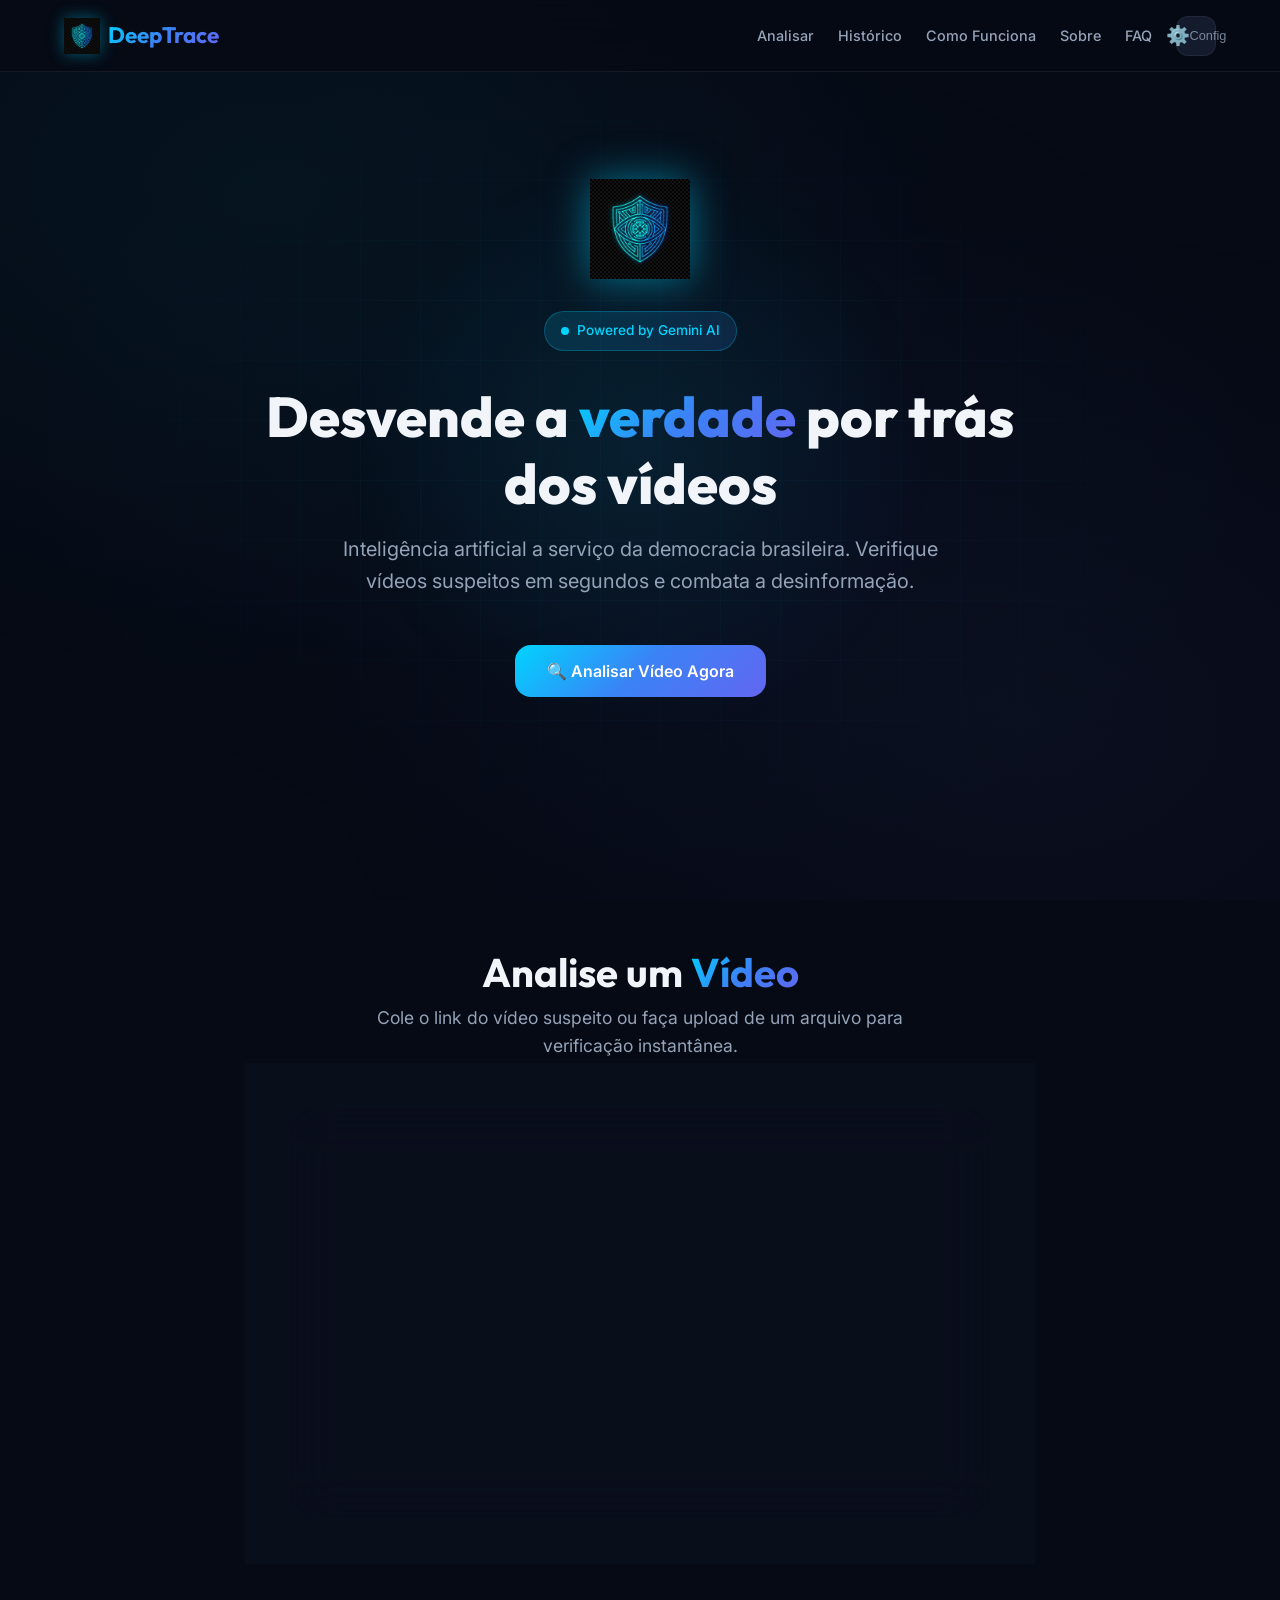
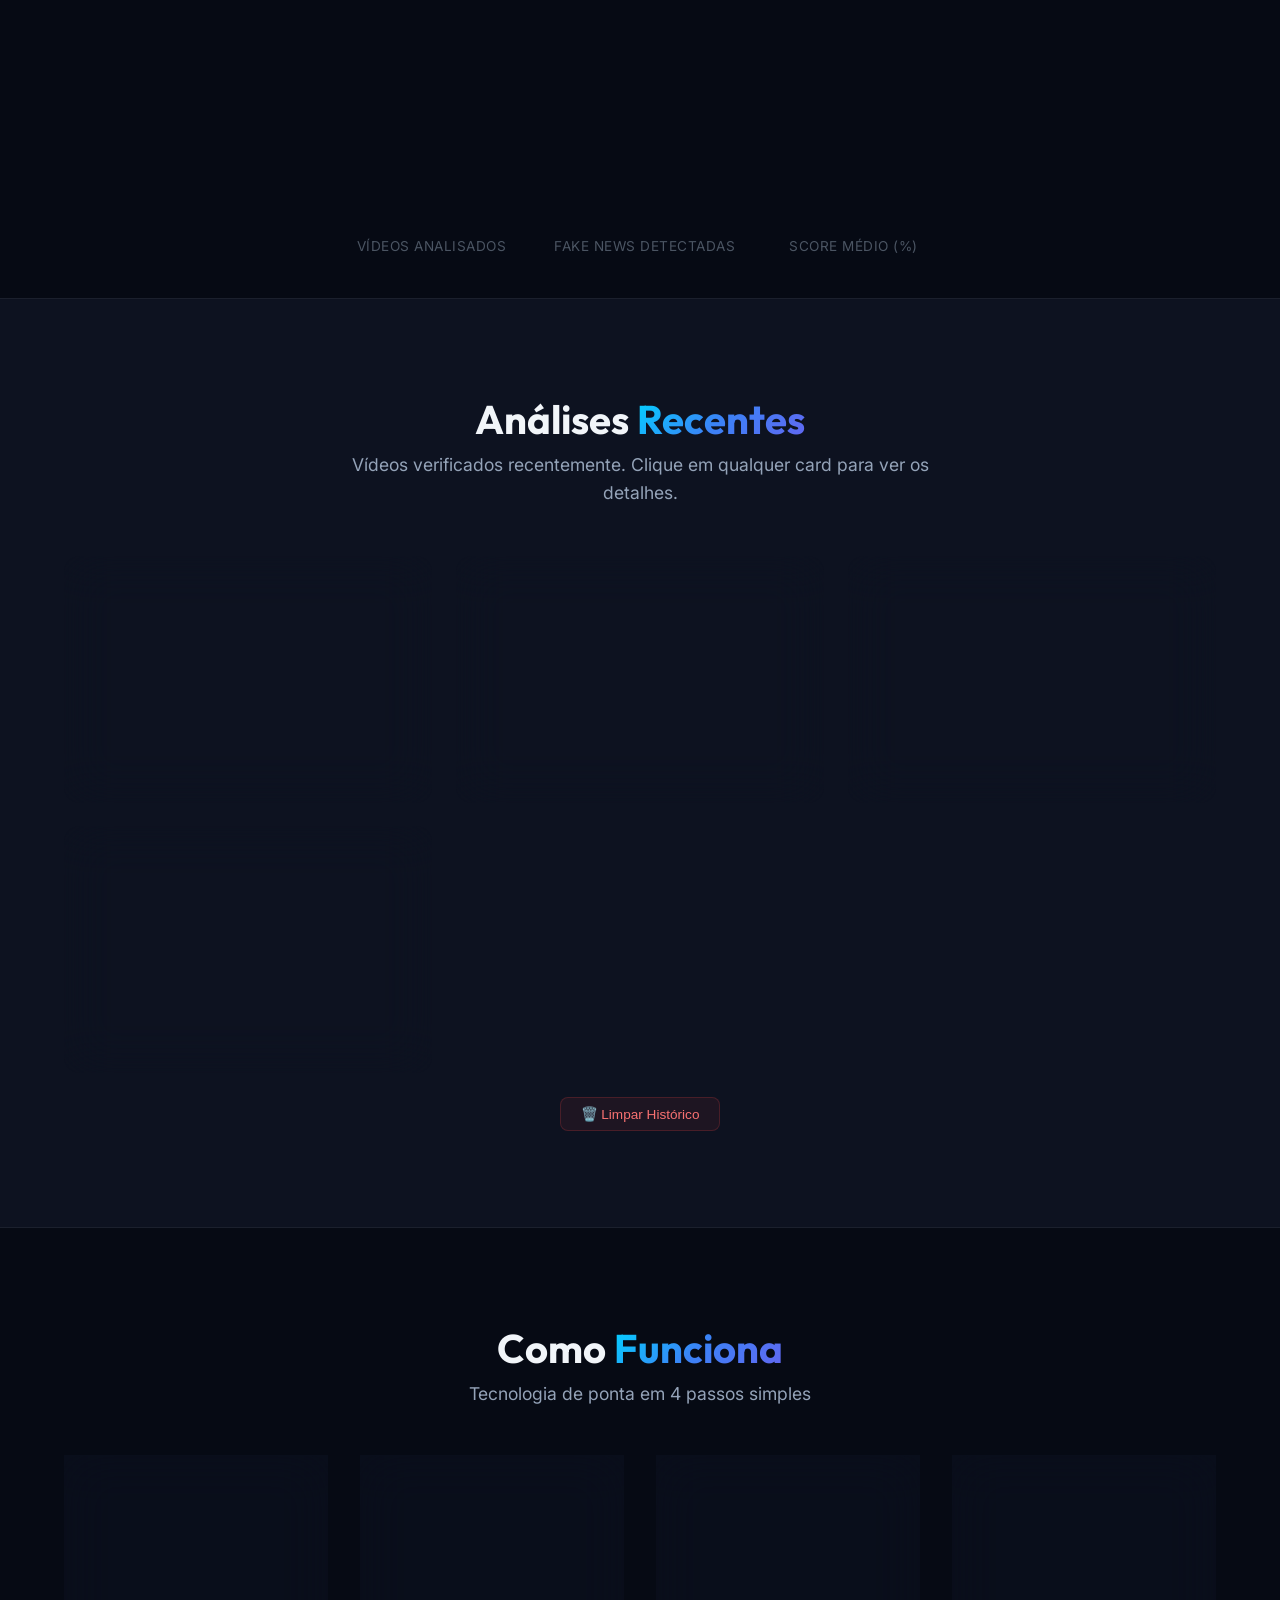
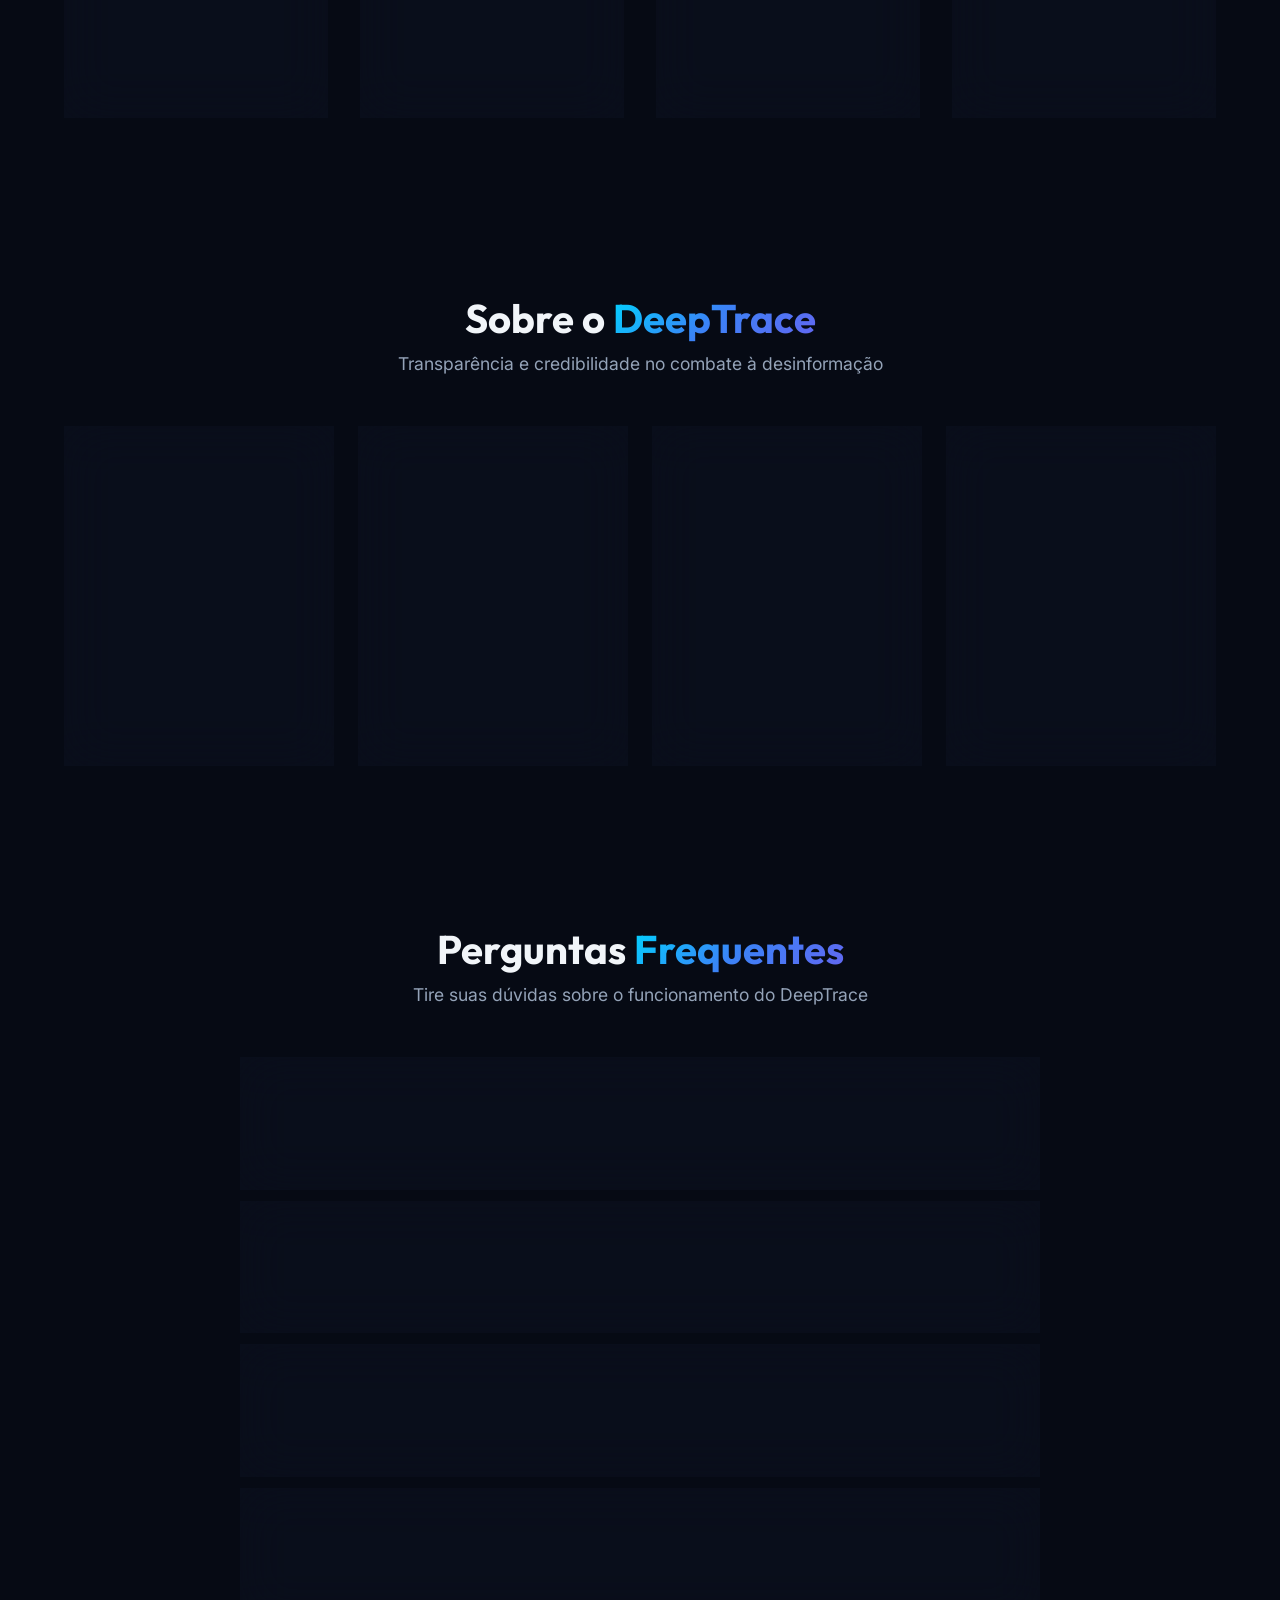
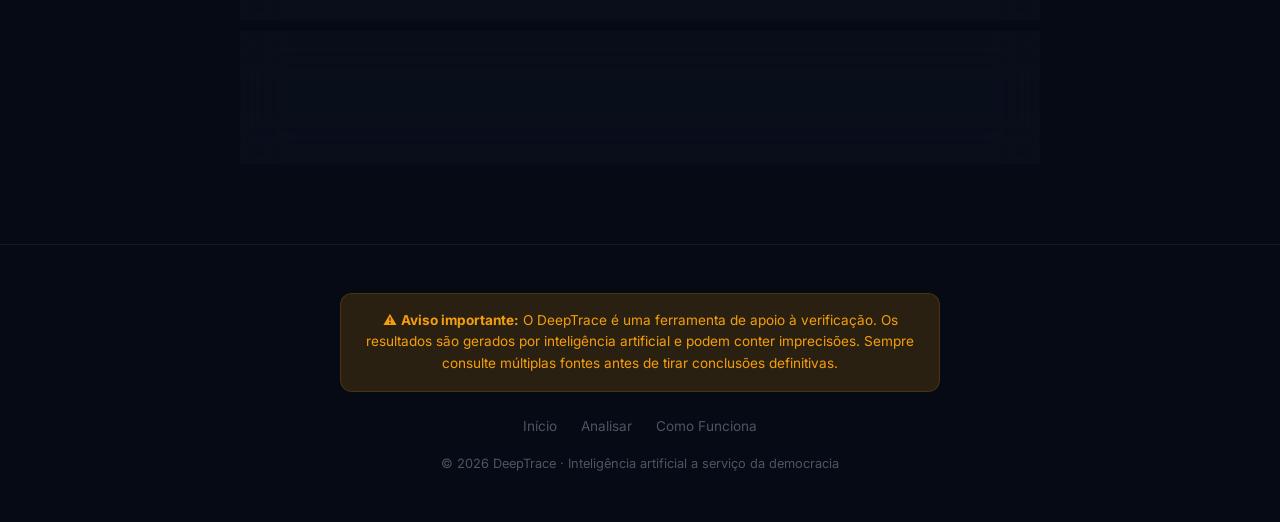
==== commit 16c1ccba: "feat: implementa melhorias de credibilidade, métricas, re-análise, limpar histórico, retry na API, f" ====
--- a/index.html
+++ b/index.html
@@ -12,7 +12,9 @@
   <meta property="og:type" content="website">
   <meta property="og:title" content="DeepTrace — Detector de Fake News em Vídeos">
   <meta property="og:description" content="Inteligência artificial a serviço da democracia brasileira. Verifique vídeos suspeitos em segundos.">
-  <meta property="og:image" content="assets/logo.png">
+  <meta property="og:image" content="https://deep-trace-nine.vercel.app/assets/og-banner.png">
+  <meta property="og:image:width" content="1200">
+  <meta property="og:image:height" content="630">
 
   <title>DeepTrace — Detector de Fake News em Vídeos</title>
 
@@ -38,8 +40,10 @@
         <a href="#analyze">Analisar</a>
         <a href="#history">Histórico</a>
         <a href="#how-it-works">Como Funciona</a>
+        <a href="#about">Sobre</a>
+        <a href="#faq">FAQ</a>
         <button id="settings-btn" title="Configurações" aria-label="Abrir configurações">
-          ⚙️
+          ⚙️ <span class="nav-label">Config</span>
         </button>
       </nav>
     </div>
@@ -125,6 +129,26 @@
     </div>
   </section>
 
+  <!-- ===== Métricas ===== -->
+  <div class="metrics-bar" id="metrics-bar">
+    <div class="container">
+      <div class="metrics-grid">
+        <div class="metric-item">
+          <span class="metric-value" id="metric-total" data-target="0">0</span>
+          <span class="metric-label">Vídeos Analisados</span>
+        </div>
+        <div class="metric-item">
+          <span class="metric-value" id="metric-fake" data-target="0">0</span>
+          <span class="metric-label">Fake News Detectadas</span>
+        </div>
+        <div class="metric-item">
+          <span class="metric-value" id="metric-score" data-target="0">0</span>
+          <span class="metric-label">Score Médio (%)</span>
+        </div>
+      </div>
+    </div>
+  </div>
+
   <!-- ===== Seção de Histórico ===== -->
   <section class="history-section" id="history">
     <div class="container">
@@ -175,6 +199,104 @@
     </div>
   </section>
 
+  <!-- ===== Sobre o Projeto ===== -->
+  <section class="about-section" id="about">
+    <div class="container">
+      <div class="section-title fade-in-up">
+        <h2>Sobre o <span class="text-gradient">DeepTrace</span></h2>
+        <p>Transparência e credibilidade no combate à desinformação</p>
+      </div>
+
+      <div class="about-grid">
+        <div class="glass-card about-card fade-in-up">
+          <div class="about-card__icon">🎯</div>
+          <h4>Nossa Missão</h4>
+          <p>Democratizar o acesso a ferramentas de verificação de fatos, capacitando cidadãos brasileiros a identificar desinformação em vídeos políticos e eleitorais com o apoio de inteligência artificial.</p>
+        </div>
+
+        <div class="glass-card about-card fade-in-up">
+          <div class="about-card__icon">🔬</div>
+          <h4>Metodologia</h4>
+          <p>Utilizamos o modelo multimodal Google Gemini 2.0 Flash para transcrever, decompor e verificar cada alegação factual presente no vídeo, confrontando com bases de conhecimento e fontes jornalísticas.</p>
+        </div>
+
+        <div class="glass-card about-card fade-in-up">
+          <div class="about-card__icon">🔒</div>
+          <h4>Privacidade</h4>
+          <p>100% client-side. Sua chave de API, seus vídeos e seu histórico de análises nunca saem do seu navegador. Nenhum dado é enviado para servidores nossos.</p>
+        </div>
+
+        <div class="glass-card about-card fade-in-up">
+          <div class="about-card__icon">🌐</div>
+          <h4>Open Source</h4>
+          <p>Projeto de código aberto no GitHub. Contribuições, auditorias e sugestões da comunidade são bem-vindas para aprimorar a ferramenta continuamente.</p>
+        </div>
+      </div>
+    </div>
+  </section>
+
+  <!-- ===== FAQ ===== -->
+  <section class="faq-section" id="faq">
+    <div class="container">
+      <div class="section-title fade-in-up">
+        <h2>Perguntas <span class="text-gradient">Frequentes</span></h2>
+        <p>Tire suas dúvidas sobre o funcionamento do DeepTrace</p>
+      </div>
+
+      <div class="faq-list fade-in-up">
+        <div class="faq-item glass-card">
+          <div class="faq-question" role="button" tabindex="0" aria-expanded="false">
+            <span>Como a IA verifica os fatos do vídeo?</span>
+            <span class="faq-chevron">▼</span>
+          </div>
+          <div class="faq-answer">
+            <p>O DeepTrace transcreve o áudio do vídeo, identifica cada alegação factual e as confronta com o conhecimento do modelo Gemini 2.0 Flash, que foi treinado com ampla base de dados jornalísticos e factuais. Cada alegação recebe um score individual de confiança e fontes quando disponíveis.</p>
+          </div>
+        </div>
+
+        <div class="faq-item glass-card">
+          <div class="faq-question" role="button" tabindex="0" aria-expanded="false">
+            <span>Os resultados são 100% confiáveis?</span>
+            <span class="faq-chevron">▼</span>
+          </div>
+          <div class="faq-answer">
+            <p>Não. O DeepTrace é uma ferramenta de apoio à verificação, não um juiz final. Os resultados são gerados por IA e podem conter imprecisões. Sempre consulte múltiplas fontes e agências de fact-checking antes de tirar conclusões definitivas.</p>
+          </div>
+        </div>
+
+        <div class="faq-item glass-card">
+          <div class="faq-question" role="button" tabindex="0" aria-expanded="false">
+            <span>Meus dados são enviados para algum servidor?</span>
+            <span class="faq-chevron">▼</span>
+          </div>
+          <div class="faq-answer">
+            <p>Não. O DeepTrace opera 100% no seu navegador (client-side). Sua chave de API é armazenada localmente no seu dispositivo, e as requisições vão direto do seu navegador para a API do Google Gemini. Nenhum dado passa por servidores intermediários.</p>
+          </div>
+        </div>
+
+        <div class="faq-item glass-card">
+          <div class="faq-question" role="button" tabindex="0" aria-expanded="false">
+            <span>Preciso de uma API key? É pago?</span>
+            <span class="faq-chevron">▼</span>
+          </div>
+          <div class="faq-answer">
+            <p>Sim, você precisa de uma chave gratuita da API Gemini. Basta acessar <a href="https://aistudio.google.com/apikey" target="_blank" rel="noopener noreferrer">Google AI Studio</a>, criar uma conta Google e gerar a chave em segundos. O uso gratuito oferece uma cota generosa de requisições diárias.</p>
+          </div>
+        </div>
+
+        <div class="faq-item glass-card">
+          <div class="faq-question" role="button" tabindex="0" aria-expanded="false">
+            <span>A extensão Chrome é obrigatória?</span>
+            <span class="faq-chevron">▼</span>
+          </div>
+          <div class="faq-answer">
+            <p>Não. O Web App funciona de forma independente — basta colar o link do vídeo ou fazer upload. A extensão Chrome é opcional e melhora a precisão ao extrair as legendas reais do YouTube diretamente da página, fornecendo a transcrição exata ao modelo de IA.</p>
+          </div>
+        </div>
+      </div>
+    </div>
+  </section>
+
   <!-- ===== Footer ===== -->
   <footer class="footer" id="footer">
     <div class="container">
--- a/index.css
+++ b/index.css
@@ -2281,3 +2281,262 @@
   color: var(--text-secondary);
   margin: 0;
 }
+
+/* ===== Nav Label (Config) ===== */
+.nav-label {
+  font-size: 0.8rem;
+  opacity: 0.8;
+}
+
+/* ===== Seção Sobre ===== */
+.about-section {
+  padding: 80px 0;
+}
+
+.about-grid {
+  display: grid;
+  grid-template-columns: repeat(auto-fit, minmax(260px, 1fr));
+  gap: 24px;
+  margin-top: 40px;
+}
+
+.about-card {
+  padding: 32px 24px;
+  text-align: center;
+  transition: transform 0.3s ease, box-shadow 0.3s ease;
+}
+
+.about-card:hover {
+  transform: translateY(-4px);
+  box-shadow: 0 8px 32px rgba(6, 182, 212, 0.12);
+}
+
+.about-card__icon {
+  font-size: 2.5rem;
+  margin-bottom: 16px;
+}
+
+.about-card h4 {
+  font-size: 1.15rem;
+  color: var(--text-primary);
+  margin-bottom: 10px;
+}
+
+.about-card p {
+  font-size: 0.9rem;
+  color: var(--text-muted);
+  line-height: 1.6;
+}
+
+/* ===== Seção FAQ ===== */
+.faq-section {
+  padding: 80px 0;
+}
+
+.faq-list {
+  max-width: 800px;
+  margin: 40px auto 0;
+  display: flex;
+  flex-direction: column;
+  gap: 12px;
+}
+
+.faq-item {
+  overflow: hidden;
+  transition: box-shadow 0.3s ease;
+}
+
+.faq-item:hover {
+  box-shadow: 0 4px 20px rgba(6, 182, 212, 0.08);
+}
+
+.faq-question {
+  padding: 20px 24px;
+  display: flex;
+  justify-content: space-between;
+  align-items: center;
+  cursor: pointer;
+  font-size: 1rem;
+  font-weight: 500;
+  color: var(--text-primary);
+  user-select: none;
+  transition: color 0.2s ease;
+}
+
+.faq-question:hover {
+  color: var(--accent);
+}
+
+.faq-chevron {
+  font-size: 0.75rem;
+  transition: transform 0.3s ease;
+  color: var(--accent);
+}
+
+.faq-question[aria-expanded="true"] .faq-chevron {
+  transform: rotate(180deg);
+}
+
+.faq-answer {
+  max-height: 0;
+  overflow: hidden;
+  transition: max-height 0.4s ease, padding 0.3s ease;
+  padding: 0 24px;
+}
+
+.faq-answer p {
+  font-size: 0.9rem;
+  color: var(--text-muted);
+  line-height: 1.65;
+  padding-bottom: 20px;
+}
+
+.faq-answer a {
+  color: var(--accent);
+  text-decoration: underline;
+}
+
+/* ===== Métricas Bar ===== */
+.metrics-bar {
+  padding: 40px 0;
+}
+
+.metrics-grid {
+  display: flex;
+  justify-content: center;
+  gap: 48px;
+  flex-wrap: wrap;
+}
+
+.metric-item {
+  text-align: center;
+  min-width: 140px;
+}
+
+.metric-value {
+  display: block;
+  font-size: 2.5rem;
+  font-weight: 800;
+  background: linear-gradient(135deg, var(--accent), #a855f7);
+  -webkit-background-clip: text;
+  -webkit-text-fill-color: transparent;
+  background-clip: text;
+  line-height: 1.2;
+}
+
+.metric-label {
+  display: block;
+  font-size: 0.85rem;
+  color: var(--text-muted);
+  margin-top: 6px;
+  text-transform: uppercase;
+  letter-spacing: 0.5px;
+}
+
+/* ===== Staggered Result Animations ===== */
+.result-layer {
+  opacity: 0;
+  transform: translateY(20px);
+  animation: staggerFadeIn 0.5s ease forwards;
+}
+
+.result-layer:nth-child(1) { animation-delay: 0ms; }
+.result-layer:nth-child(2) { animation-delay: 150ms; }
+.result-layer:nth-child(3) { animation-delay: 300ms; }
+.result-layer:nth-child(4) { animation-delay: 450ms; }
+.result-layer:nth-child(5) { animation-delay: 600ms; }
+
+@keyframes staggerFadeIn {
+  to {
+    opacity: 1;
+    transform: translateY(0);
+  }
+}
+
+/* ===== Botão Limpar Histórico ===== */
+.history-actions {
+  display: flex;
+  justify-content: center;
+  margin-top: 24px;
+  gap: 12px;
+}
+
+.btn-clear-history {
+  background: rgba(239, 68, 68, 0.08);
+  color: #f87171;
+  border: 1px solid rgba(239, 68, 68, 0.2);
+  padding: 8px 20px;
+  border-radius: 8px;
+  font-size: 0.85rem;
+  cursor: pointer;
+  transition: all 0.2s ease;
+}
+
+.btn-clear-history:hover {
+  background: rgba(239, 68, 68, 0.15);
+  border-color: rgba(239, 68, 68, 0.4);
+}
+
+/* ===== Botão Re-analisar ===== */
+.btn-reanalyze {
+  display: inline-flex;
+  align-items: center;
+  gap: 6px;
+  margin-top: 16px;
+  padding: 10px 24px;
+  background: rgba(6, 182, 212, 0.1);
+  color: var(--accent);
+  border: 1px solid rgba(6, 182, 212, 0.25);
+  border-radius: 10px;
+  font-size: 0.9rem;
+  font-weight: 500;
+  cursor: pointer;
+  transition: all 0.2s ease;
+}
+
+.btn-reanalyze:hover {
+  background: rgba(6, 182, 212, 0.2);
+  border-color: rgba(6, 182, 212, 0.45);
+  box-shadow: 0 0 12px rgba(6, 182, 212, 0.15);
+}
+
+/* ===== Modal Confirmação ===== */
+.confirm-modal-overlay {
+  position: fixed;
+  inset: 0;
+  z-index: 9999;
+  display: flex;
+  align-items: center;
+  justify-content: center;
+  background: rgba(0, 0, 0, 0.6);
+  backdrop-filter: blur(4px);
+  animation: fadeIn 0.2s ease;
+}
+
+.confirm-modal {
+  background: var(--glass-bg, rgba(15, 23, 42, 0.95));
+  border: 1px solid rgba(255, 255, 255, 0.08);
+  border-radius: 16px;
+  padding: 32px;
+  max-width: 400px;
+  width: 90%;
+  text-align: center;
+}
+
+.confirm-modal h3 {
+  font-size: 1.2rem;
+  margin-bottom: 12px;
+  color: var(--text-primary);
+}
+
+.confirm-modal p {
+  font-size: 0.9rem;
+  color: var(--text-muted);
+  margin-bottom: 24px;
+}
+
+.confirm-modal__actions {
+  display: flex;
+  gap: 12px;
+  justify-content: center;
+}
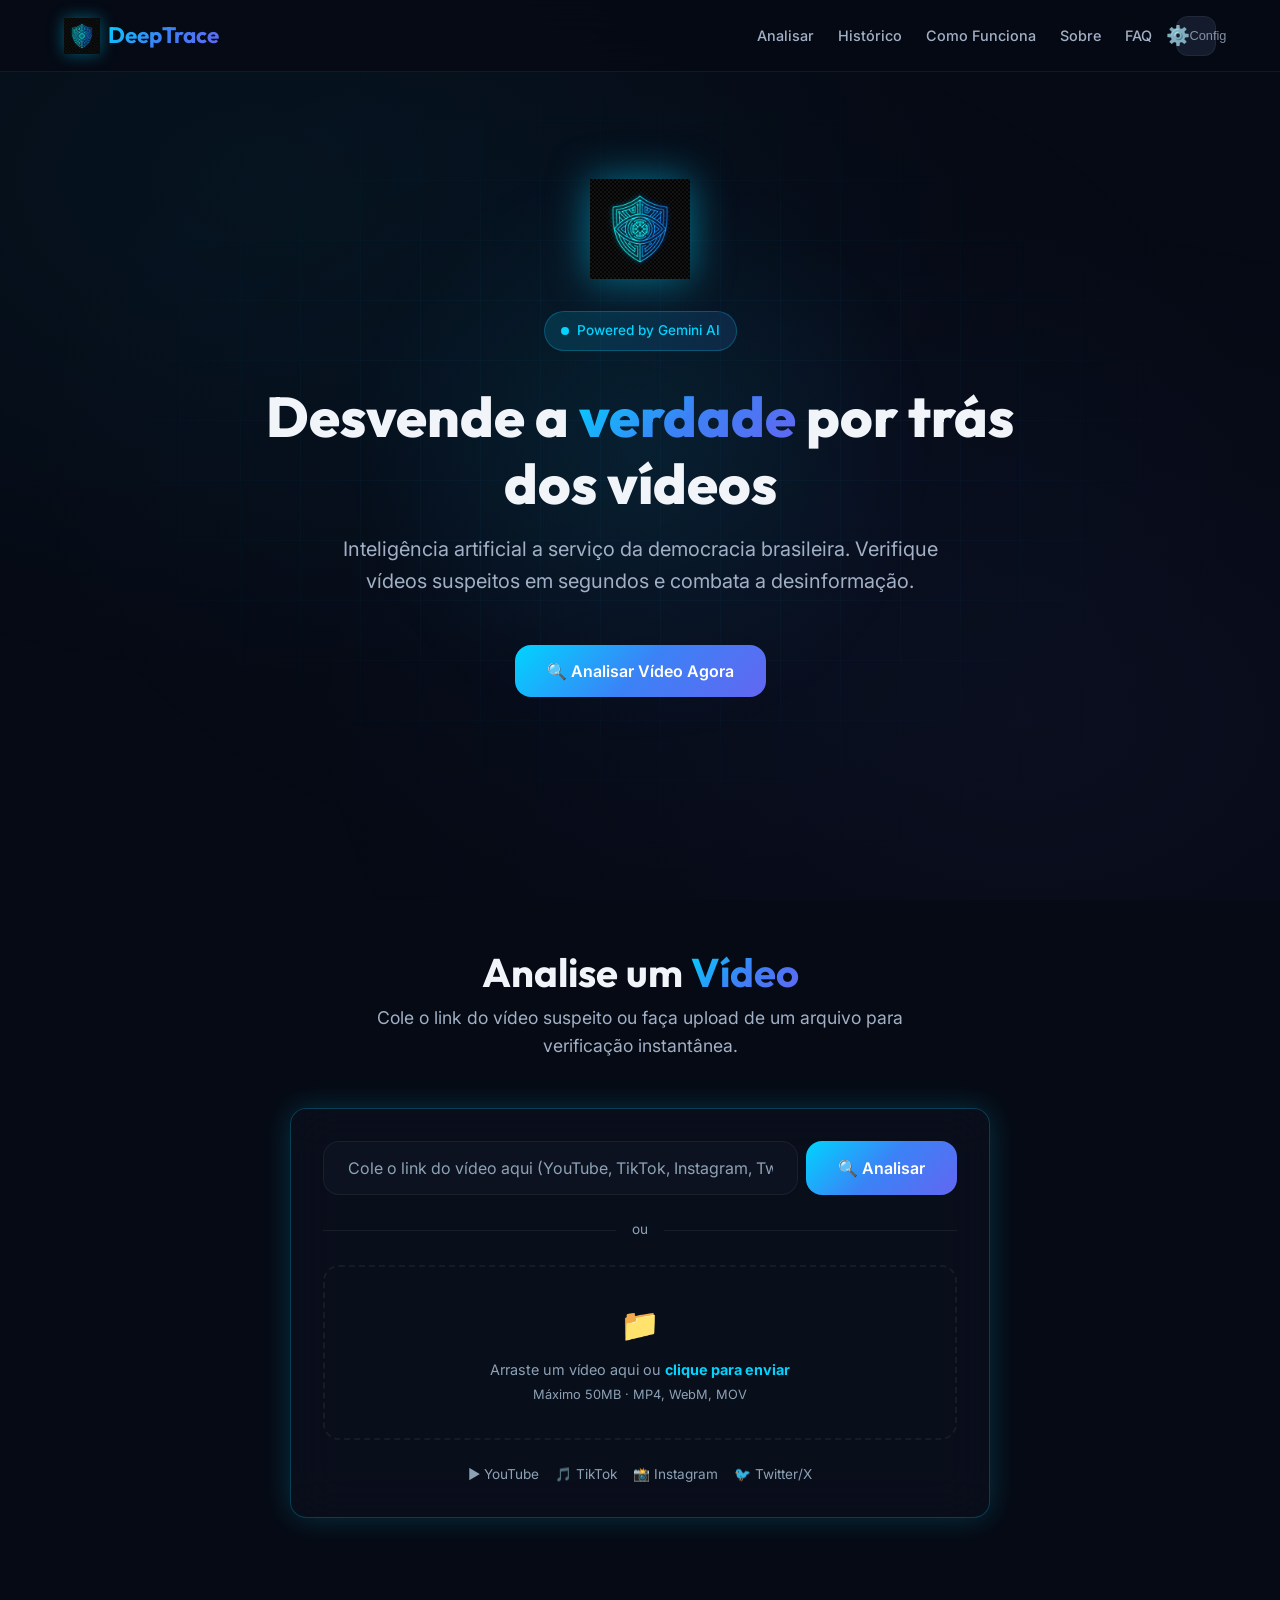
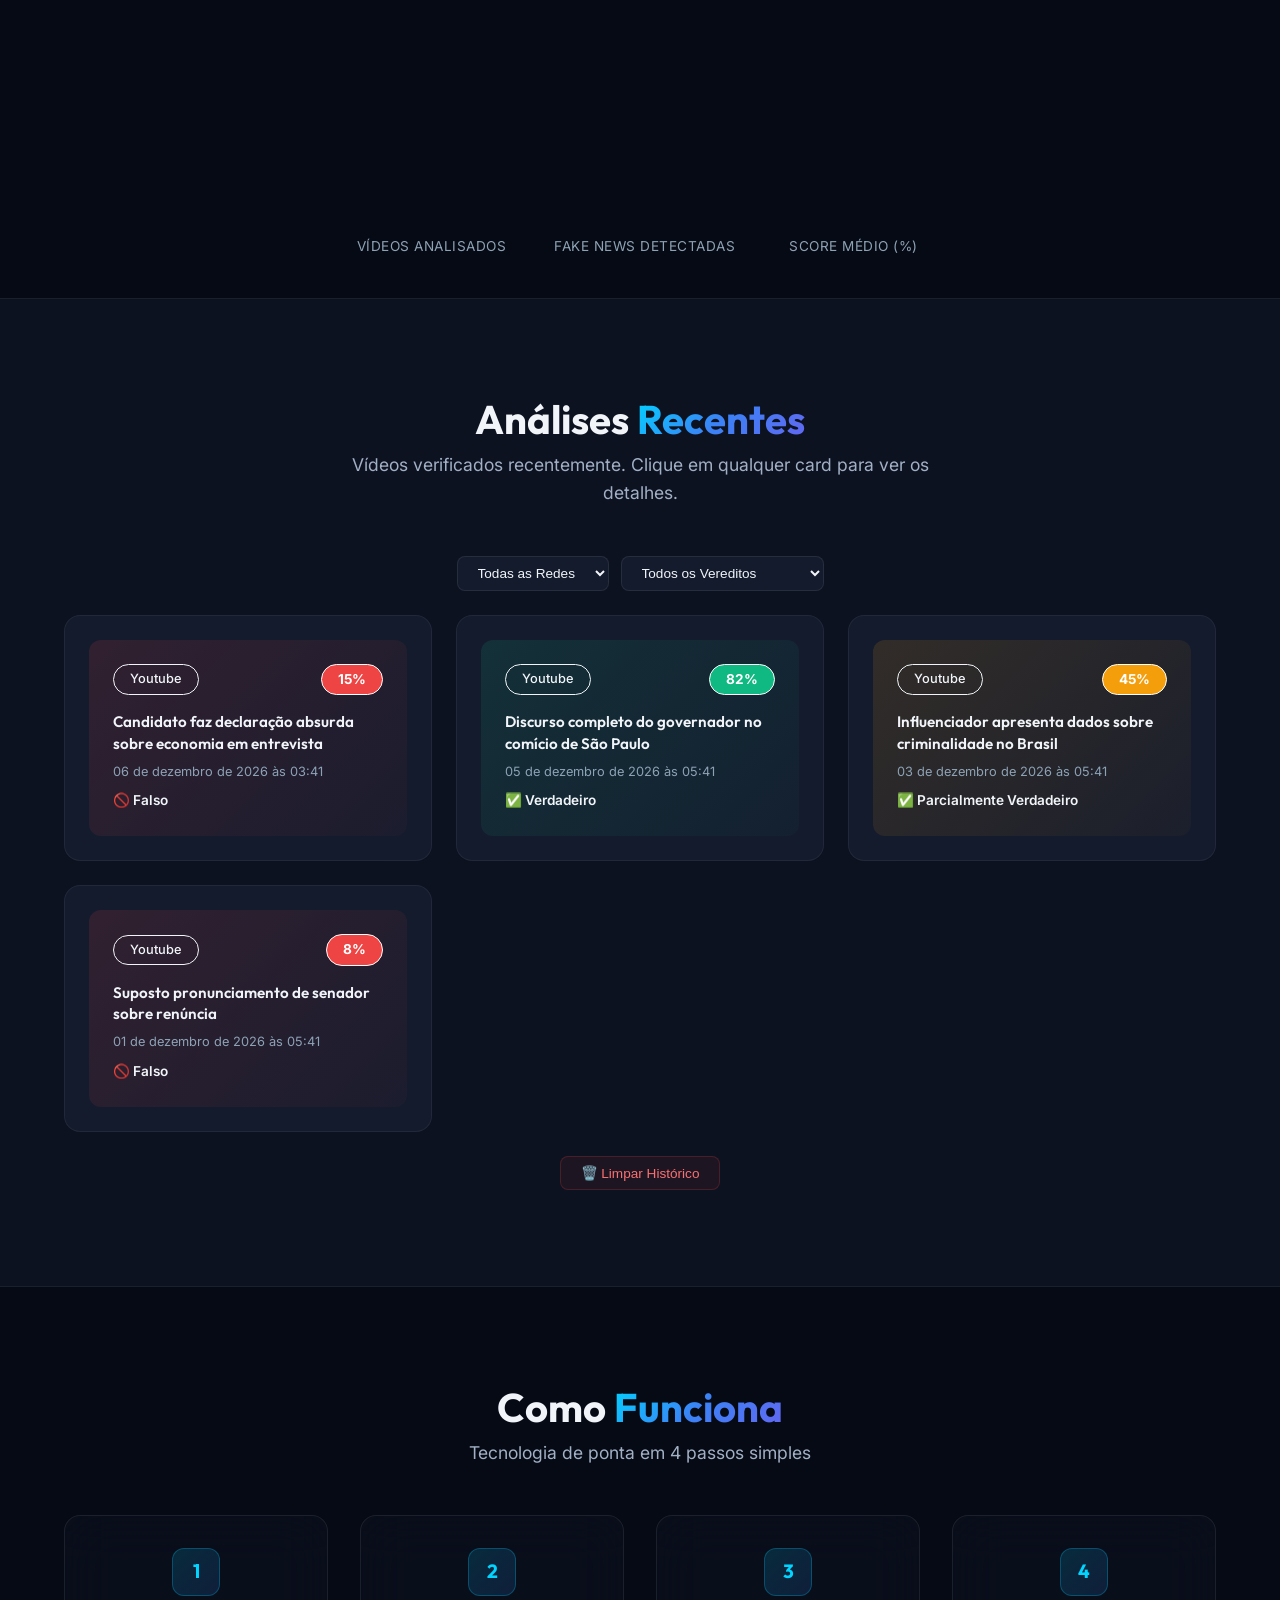
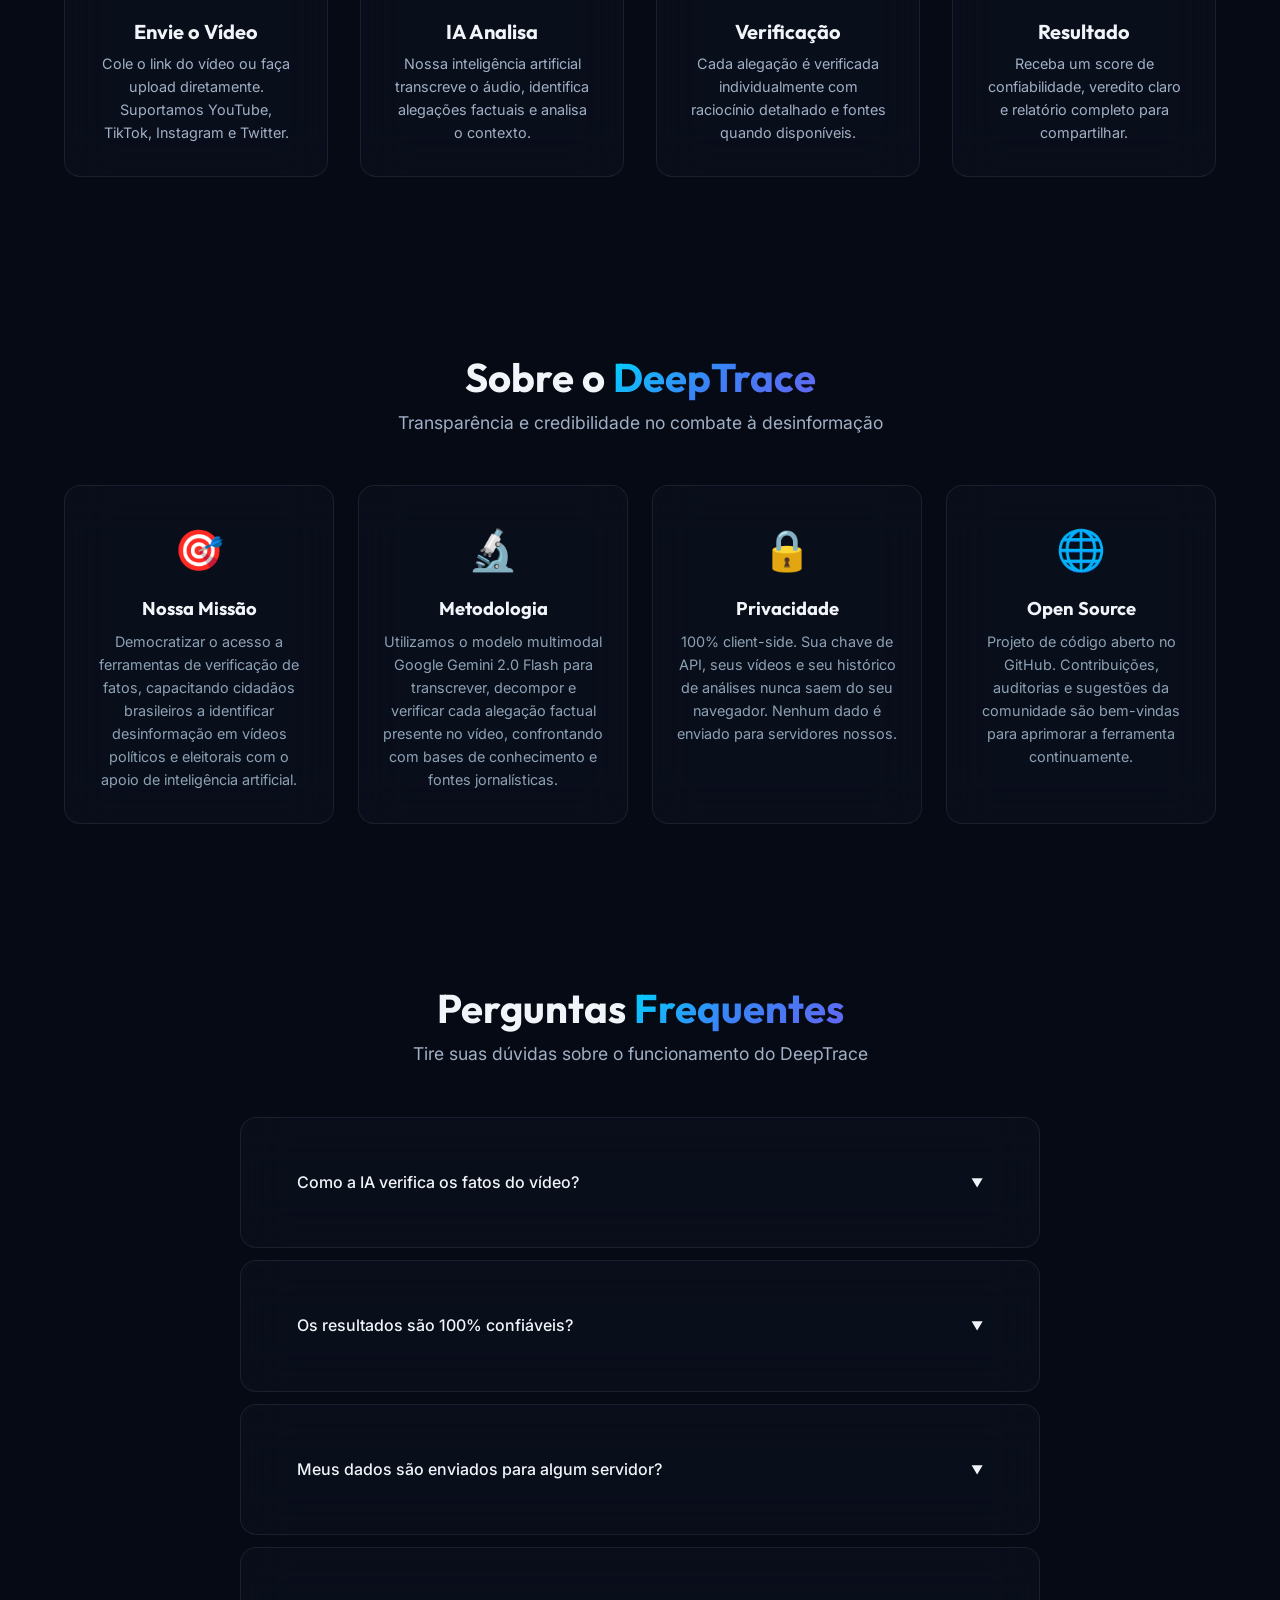
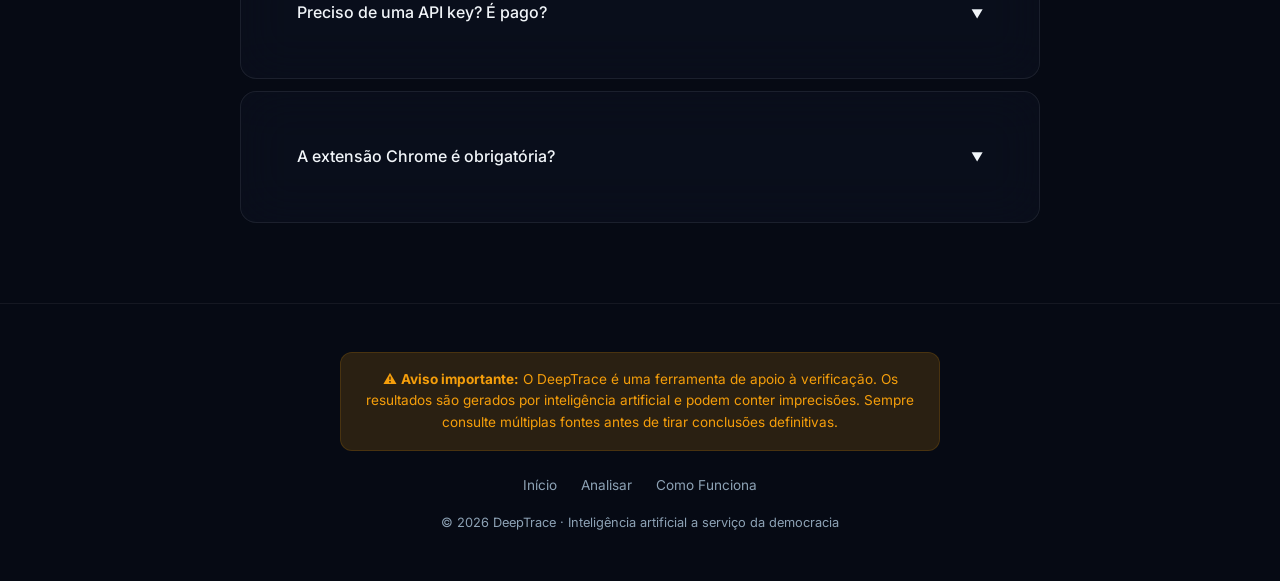
==== commit 920ec845: "feat: implementa melhorias de UX, responsividade móvel, contraste de acessibilidade e compartilhamen" ====
--- a/index.html
+++ b/index.html
@@ -36,7 +36,7 @@
         <img src="assets/logo.png" alt="DeepTrace Logo" width="36" height="36">
         <span>DeepTrace</span>
       </a>
-      <nav class="header-nav">
+      <nav class="header-nav" id="header-nav">
         <a href="#analyze">Analisar</a>
         <a href="#history">Histórico</a>
         <a href="#how-it-works">Como Funciona</a>
@@ -46,6 +46,11 @@
           ⚙️ <span class="nav-label">Config</span>
         </button>
       </nav>
+      <button class="menu-toggle" id="menu-toggle" aria-label="Abrir menu de navegação" aria-expanded="false">
+        <span></span>
+        <span></span>
+        <span></span>
+      </button>
     </div>
   </header>
 
@@ -157,6 +162,25 @@
         <p>Vídeos verificados recentemente. Clique em qualquer card para ver os detalhes.</p>
       </div>
 
+      <!-- ===== Filtros do Histórico ===== -->
+      <div class="history-filters fade-in-up" style="display: flex; gap: 12px; justify-content: center; margin-bottom: 24px; flex-wrap: wrap;">
+        <select id="filter-platform" class="select-filter" style="background: var(--bg-tertiary); color: var(--text-primary); border: 1px solid var(--glass-border); padding: 8px 16px; border-radius: var(--radius-sm); outline: none; cursor: pointer; font-size: 0.85rem;">
+          <option value="all">Todas as Redes</option>
+          <option value="youtube">YouTube</option>
+          <option value="tiktok">TikTok</option>
+          <option value="instagram">Instagram</option>
+          <option value="twitter">Twitter/X</option>
+          <option value="file">Arquivos Locais</option>
+        </select>
+        <select id="filter-verdict" class="select-filter" style="background: var(--bg-tertiary); color: var(--text-primary); border: 1px solid var(--glass-border); padding: 8px 16px; border-radius: var(--radius-sm); outline: none; cursor: pointer; font-size: 0.85rem;">
+          <option value="all">Todos os Vereditos</option>
+          <option value="verdadeiro">Verdadeiro</option>
+          <option value="falso">Falso</option>
+          <option value="parcial">Parcialmente Verdadeiro</option>
+          <option value="inconclusivo">Inconclusivo</option>
+        </select>
+      </div>
+
       <div class="history-grid" id="history-grid">
         <!-- Cards renderizados via JS -->
       </div>
--- a/index.css
+++ b/index.css
@@ -33,8 +33,8 @@
 
   /* Texto */
   --text-primary: #f1f5f9;
-  --text-secondary: #94a3b8;
-  --text-muted: #4b5563;
+  --text-secondary: #a1b0c5;
+  --text-muted: #8da2b5;
   --text-accent: #00d4ff;
 
   /* Bordas e efeitos */
@@ -2540,3 +2540,94 @@
   gap: 12px;
   justify-content: center;
 }
+
+/* ===== Menu Hambúrguer Responsivo ===== */
+.menu-toggle {
+  display: none;
+  flex-direction: column;
+  justify-content: space-between;
+  width: 24px;
+  height: 18px;
+  background: transparent;
+  border: none;
+  cursor: pointer;
+  padding: 0;
+  z-index: 10001;
+}
+
+.menu-toggle span {
+  width: 100%;
+  height: 2px;
+  background-color: var(--text-primary);
+  border-radius: 1px;
+  transition: all 0.3s ease;
+}
+
+/* Animação do botão menu-toggle ativo */
+.menu-toggle.active span:nth-child(1) {
+  transform: translateY(8px) rotate(45deg);
+}
+
+.menu-toggle.active span:nth-child(2) {
+  opacity: 0;
+}
+
+.menu-toggle.active span:nth-child(3) {
+  transform: translateY(-8px) rotate(-45deg);
+}
+
+/* Responsividade do Header e Menu hambúrguer */
+@media (max-width: 768px) {
+  .menu-toggle {
+    display: flex;
+  }
+
+  .nav-label {
+    display: none;
+  }
+
+  .header-nav {
+    position: fixed;
+    top: 0;
+    right: -100%;
+    width: 280px;
+    height: 100vh;
+    background: rgba(13, 18, 32, 0.95);
+    backdrop-filter: var(--glass-blur);
+    border-left: 1px solid var(--glass-border);
+    flex-direction: column;
+    align-items: center;
+    justify-content: center;
+    gap: 32px;
+    padding: 80px 24px;
+    transition: right 0.4s cubic-bezier(0.16, 1, 0.3, 1);
+    z-index: 10000;
+  }
+
+  .header-nav--open {
+    right: 0;
+  }
+
+  /* Faz reaparecer os links em mobile quando a barra está aberta */
+  .header-nav.header-nav--open a {
+    display: block !important;
+    font-size: 1.15rem;
+  }
+  
+  #settings-btn {
+    width: auto;
+    padding: 10px 24px;
+    font-size: 1rem;
+  }
+  
+  .nav-label {
+    display: inline !important;
+  }
+}
+
+/* Ocultação específica do nav-label em telas bem pequenas fora do menu mobile */
+@media (max-width: 576px) {
+  .nav-label {
+    display: none !important;
+  }
+}
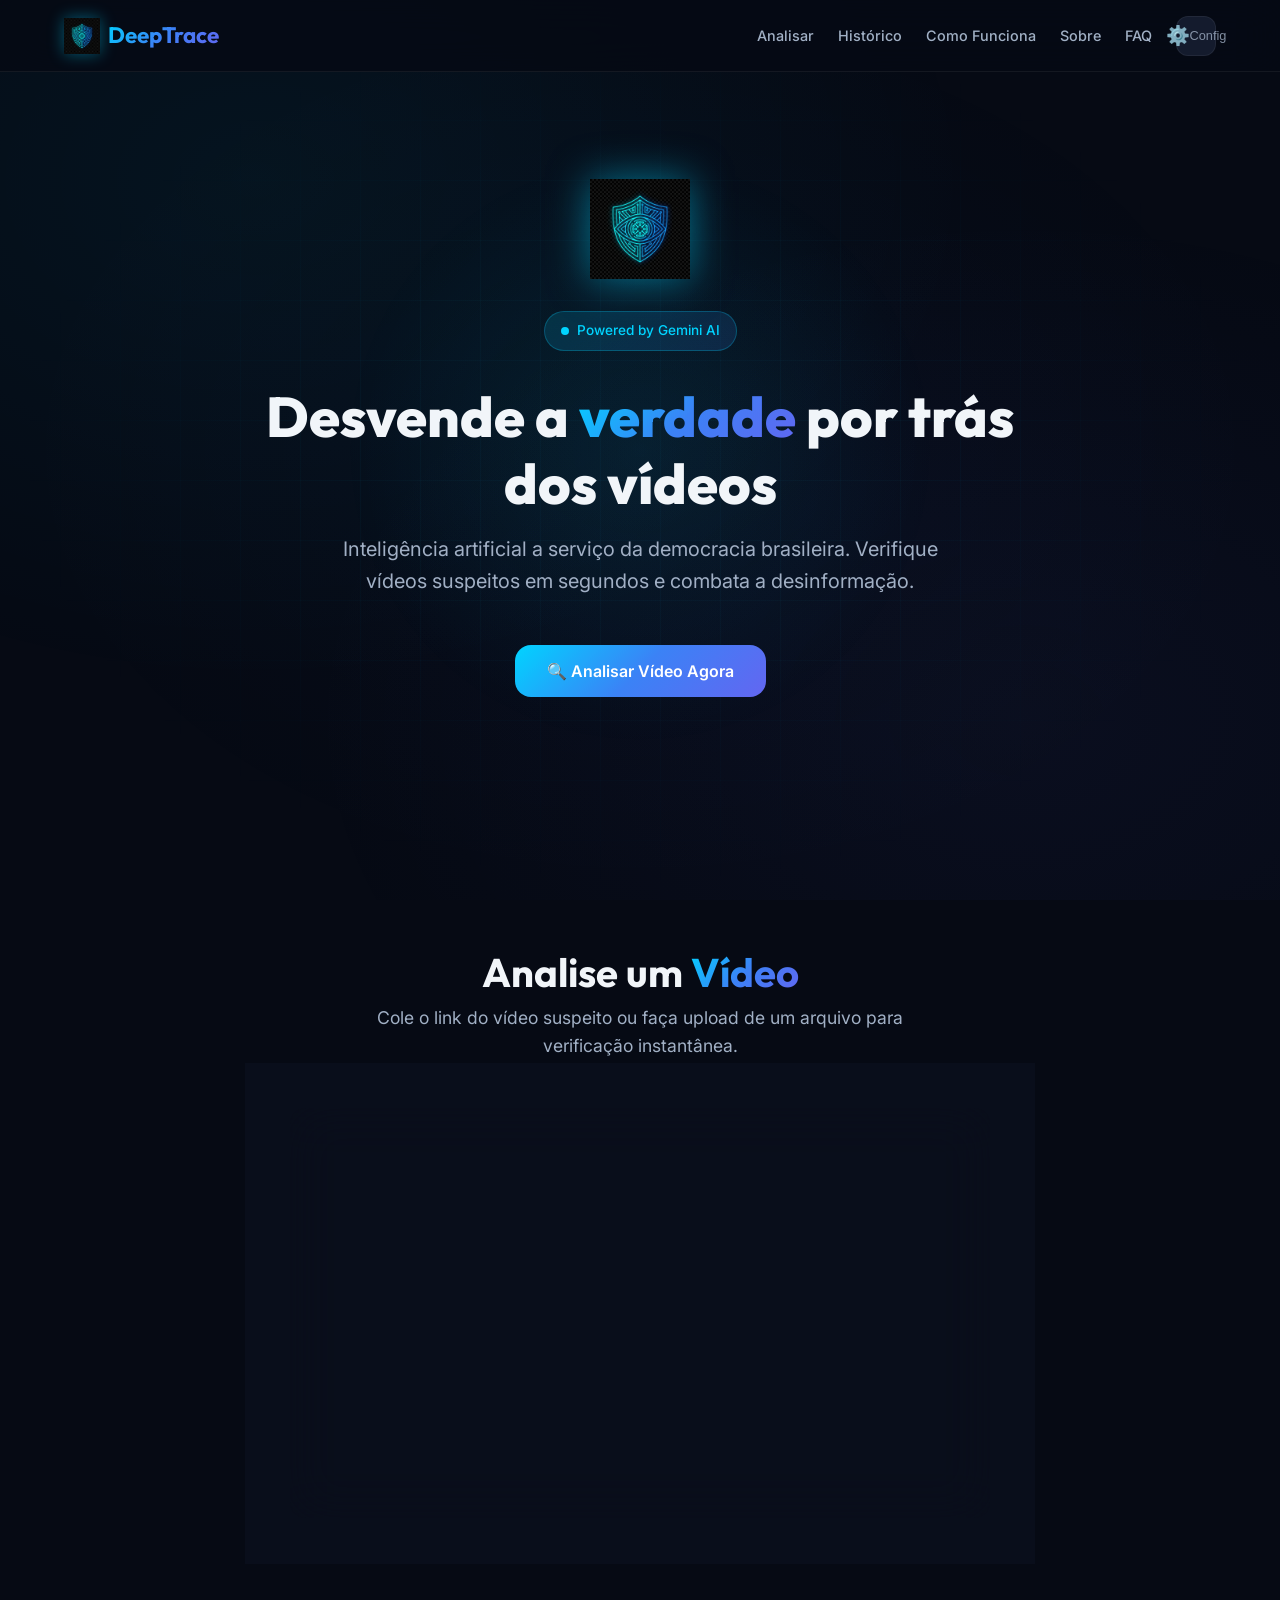
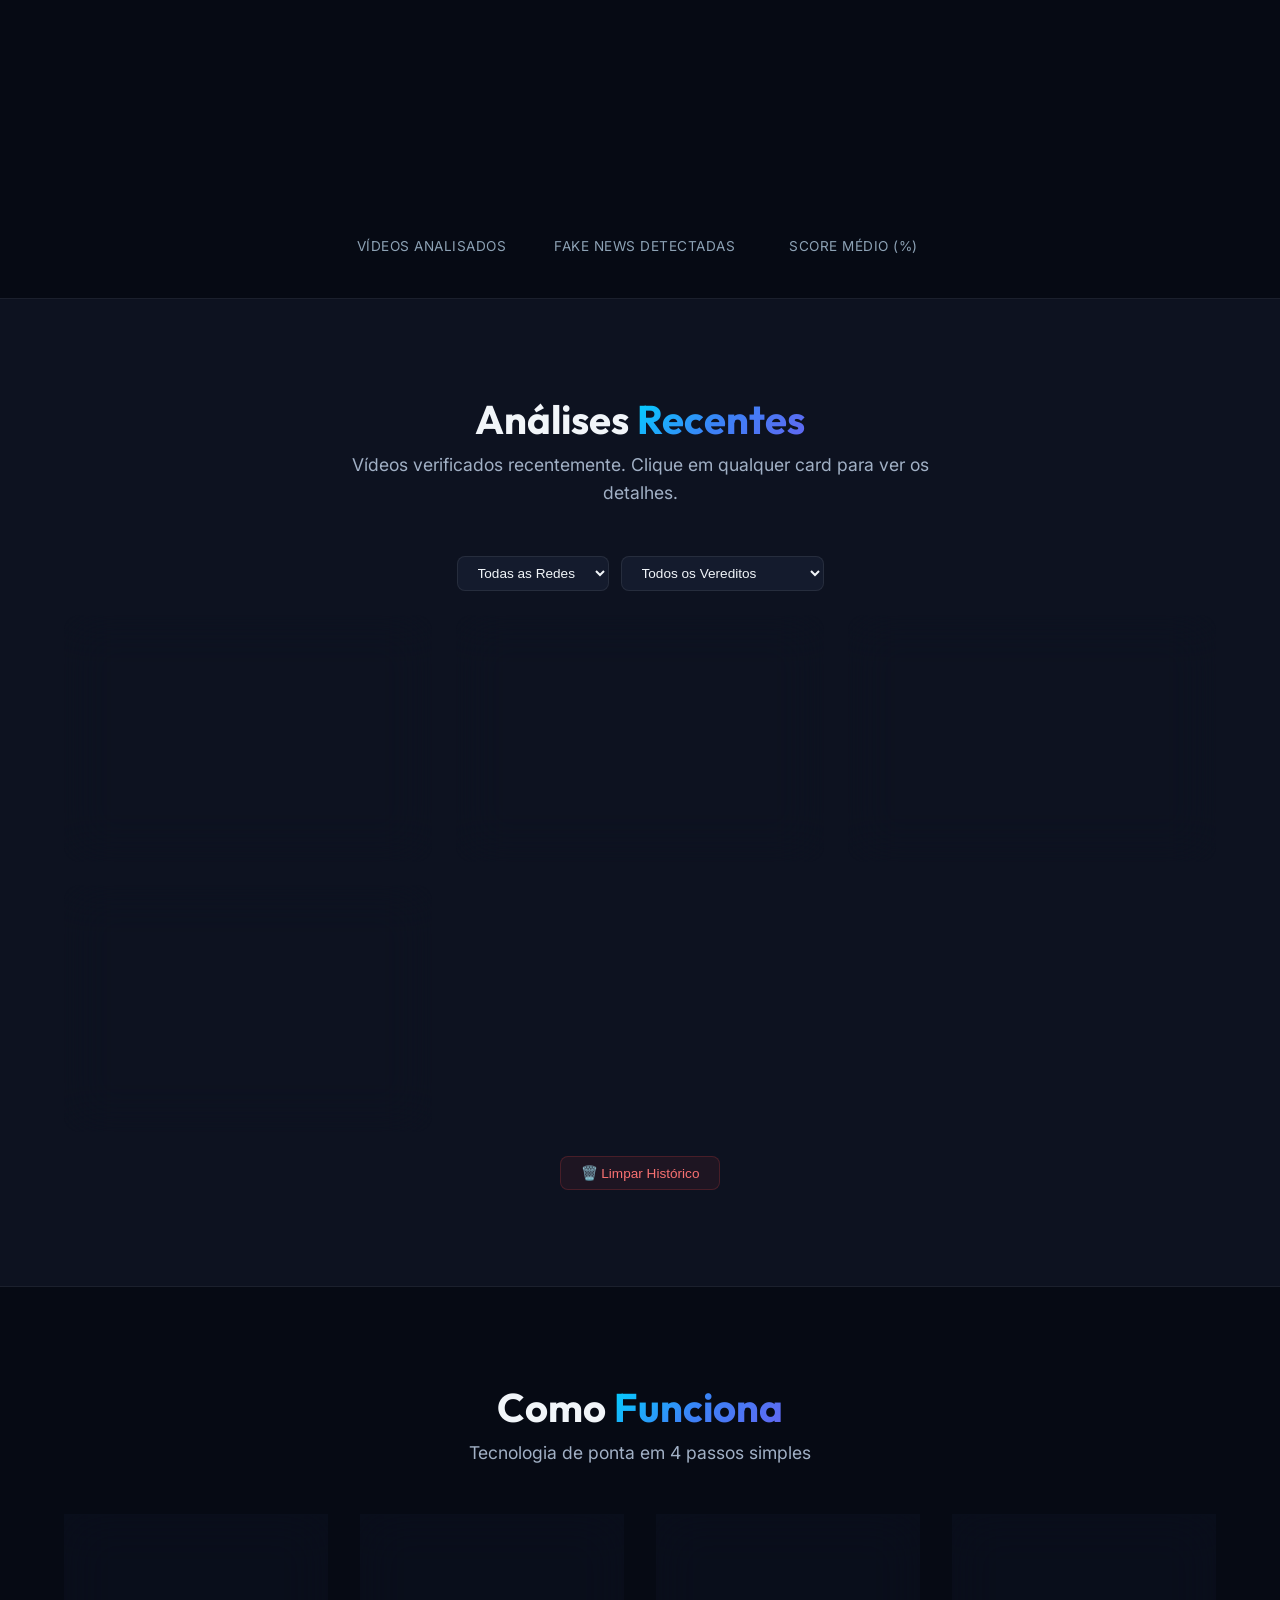
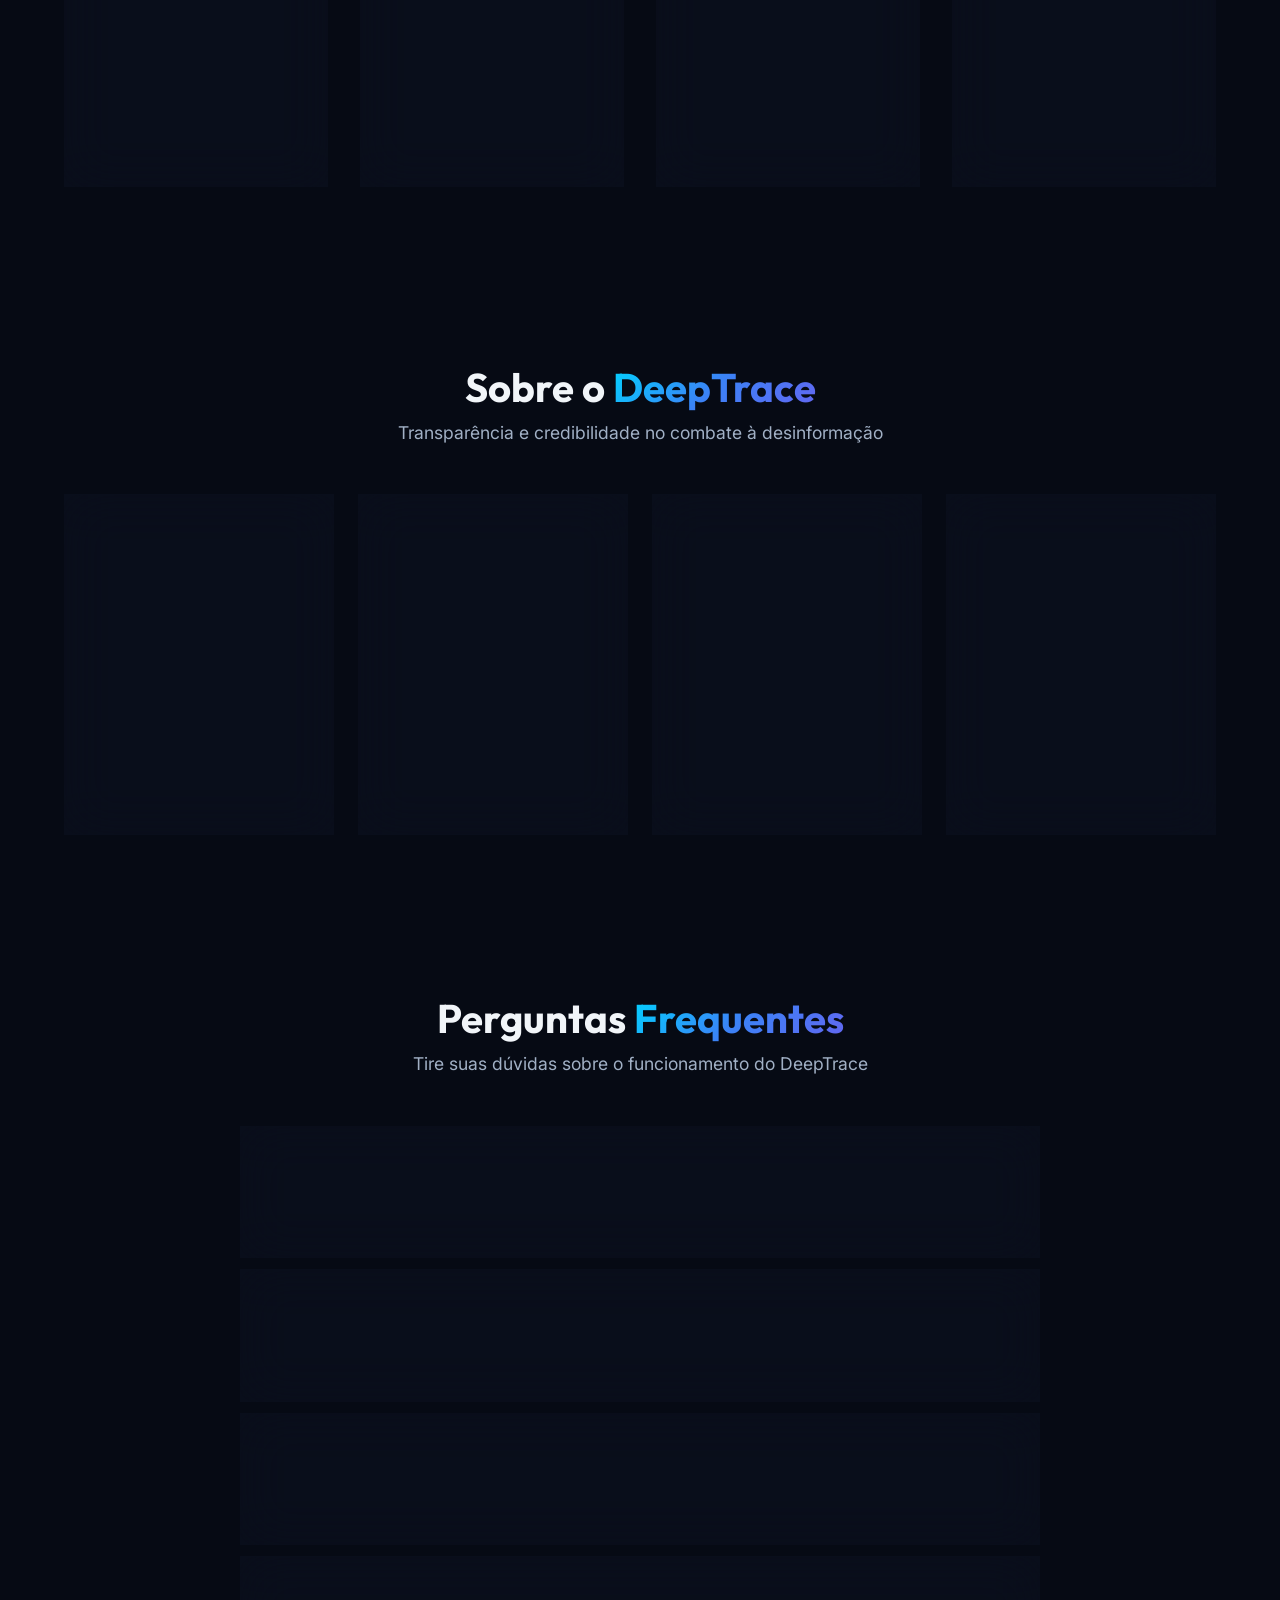
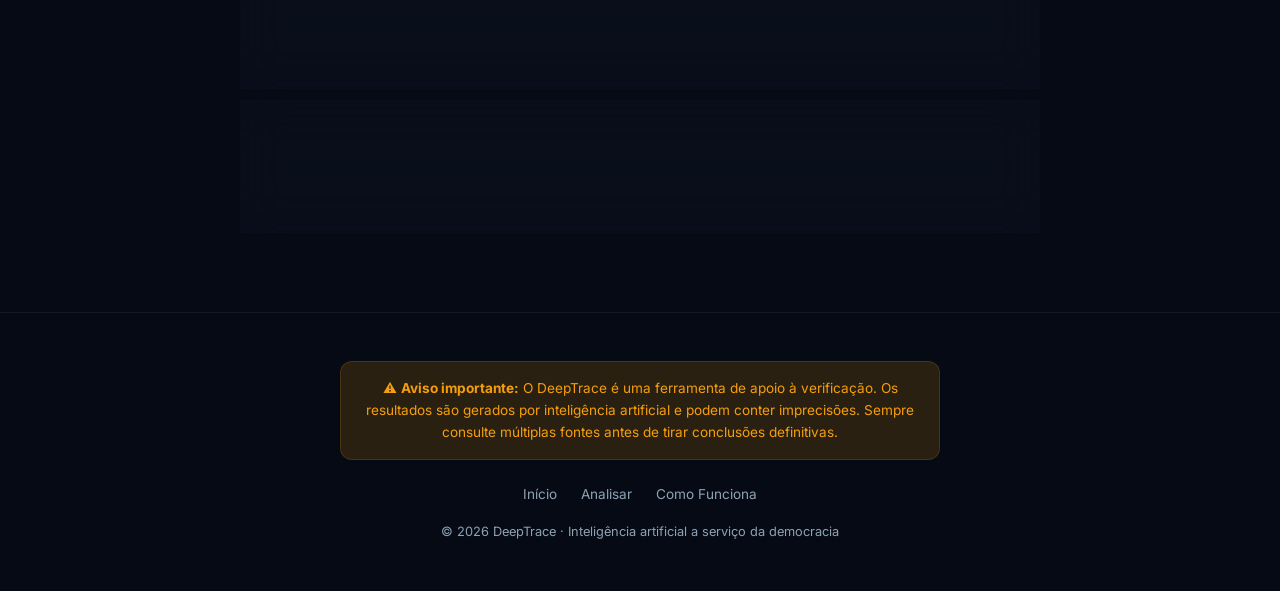
==== commit 04f9b692: "fix: corrige problemas de acessibilidade estática WCAG AA (headings e aria-labels)" ====
--- a/index.html
+++ b/index.html
@@ -164,7 +164,7 @@
 
       <!-- ===== Filtros do Histórico ===== -->
       <div class="history-filters fade-in-up" style="display: flex; gap: 12px; justify-content: center; margin-bottom: 24px; flex-wrap: wrap;">
-        <select id="filter-platform" class="select-filter" style="background: var(--bg-tertiary); color: var(--text-primary); border: 1px solid var(--glass-border); padding: 8px 16px; border-radius: var(--radius-sm); outline: none; cursor: pointer; font-size: 0.85rem;">
+        <select id="filter-platform" class="select-filter" aria-label="Filtrar por rede social" style="background: var(--bg-tertiary); color: var(--text-primary); border: 1px solid var(--glass-border); padding: 8px 16px; border-radius: var(--radius-sm); outline: none; cursor: pointer; font-size: 0.85rem;">
           <option value="all">Todas as Redes</option>
           <option value="youtube">YouTube</option>
           <option value="tiktok">TikTok</option>
@@ -172,7 +172,7 @@
           <option value="twitter">Twitter/X</option>
           <option value="file">Arquivos Locais</option>
         </select>
-        <select id="filter-verdict" class="select-filter" style="background: var(--bg-tertiary); color: var(--text-primary); border: 1px solid var(--glass-border); padding: 8px 16px; border-radius: var(--radius-sm); outline: none; cursor: pointer; font-size: 0.85rem;">
+        <select id="filter-verdict" class="select-filter" aria-label="Filtrar por veredito" style="background: var(--bg-tertiary); color: var(--text-primary); border: 1px solid var(--glass-border); padding: 8px 16px; border-radius: var(--radius-sm); outline: none; cursor: pointer; font-size: 0.85rem;">
           <option value="all">Todos os Vereditos</option>
           <option value="verdadeiro">Verdadeiro</option>
           <option value="falso">Falso</option>
@@ -198,25 +198,25 @@
       <div class="steps-grid">
         <div class="glass-card step-card fade-in-up">
           <div class="step-number">1</div>
-          <h4>Envie o Vídeo</h4>
+          <h3>Envie o Vídeo</h3>
           <p>Cole o link do vídeo ou faça upload diretamente. Suportamos YouTube, TikTok, Instagram e Twitter.</p>
         </div>
 
         <div class="glass-card step-card fade-in-up">
           <div class="step-number">2</div>
-          <h4>IA Analisa</h4>
+          <h3>IA Analisa</h3>
           <p>Nossa inteligência artificial transcreve o áudio, identifica alegações factuais e analisa o contexto.</p>
         </div>
 
         <div class="glass-card step-card fade-in-up">
           <div class="step-number">3</div>
-          <h4>Verificação</h4>
+          <h3>Verificação</h3>
           <p>Cada alegação é verificada individualmente com raciocínio detalhado e fontes quando disponíveis.</p>
         </div>
 
         <div class="glass-card step-card fade-in-up">
           <div class="step-number">4</div>
-          <h4>Resultado</h4>
+          <h3>Resultado</h3>
           <p>Receba um score de confiabilidade, veredito claro e relatório completo para compartilhar.</p>
         </div>
       </div>
@@ -234,25 +234,25 @@
       <div class="about-grid">
         <div class="glass-card about-card fade-in-up">
           <div class="about-card__icon">🎯</div>
-          <h4>Nossa Missão</h4>
+          <h3>Nossa Missão</h3>
           <p>Democratizar o acesso a ferramentas de verificação de fatos, capacitando cidadãos brasileiros a identificar desinformação em vídeos políticos e eleitorais com o apoio de inteligência artificial.</p>
         </div>
 
         <div class="glass-card about-card fade-in-up">
           <div class="about-card__icon">🔬</div>
-          <h4>Metodologia</h4>
+          <h3>Metodologia</h3>
           <p>Utilizamos o modelo multimodal Google Gemini 2.0 Flash para transcrever, decompor e verificar cada alegação factual presente no vídeo, confrontando com bases de conhecimento e fontes jornalísticas.</p>
         </div>
 
         <div class="glass-card about-card fade-in-up">
           <div class="about-card__icon">🔒</div>
-          <h4>Privacidade</h4>
-          <p>100% client-side. Sua chave de API, seus vídeos e seu histórico de análises nunca saem do seu navegador. Nenhum dado é enviado para servidores nossos.</p>
+          <h3>Privacidade</h3>
+          <p>100% client-side. Sua chave de API, seus vídeos e seu histórico de análises nunca saem do seu navegador. Nenhum dada é enviado para servidores nossos.</p>
         </div>
 
         <div class="glass-card about-card fade-in-up">
           <div class="about-card__icon">🌐</div>
-          <h4>Open Source</h4>
+          <h3>Open Source</h3>
           <p>Projeto de código aberto no GitHub. Contribuições, auditorias e sugestões da comunidade são bem-vindas para aprimorar a ferramenta continuamente.</p>
         </div>
       </div>
--- a/index.css
+++ b/index.css
@@ -1193,7 +1193,7 @@
   color: var(--accent-primary);
 }
 
-.step-card h4 {
+.step-card h3 {
   margin-bottom: var(--space-sm);
   color: var(--text-primary);
 }
@@ -2316,7 +2316,7 @@
   margin-bottom: 16px;
 }
 
-.about-card h4 {
+.about-card h3 {
   font-size: 1.15rem;
   color: var(--text-primary);
   margin-bottom: 10px;
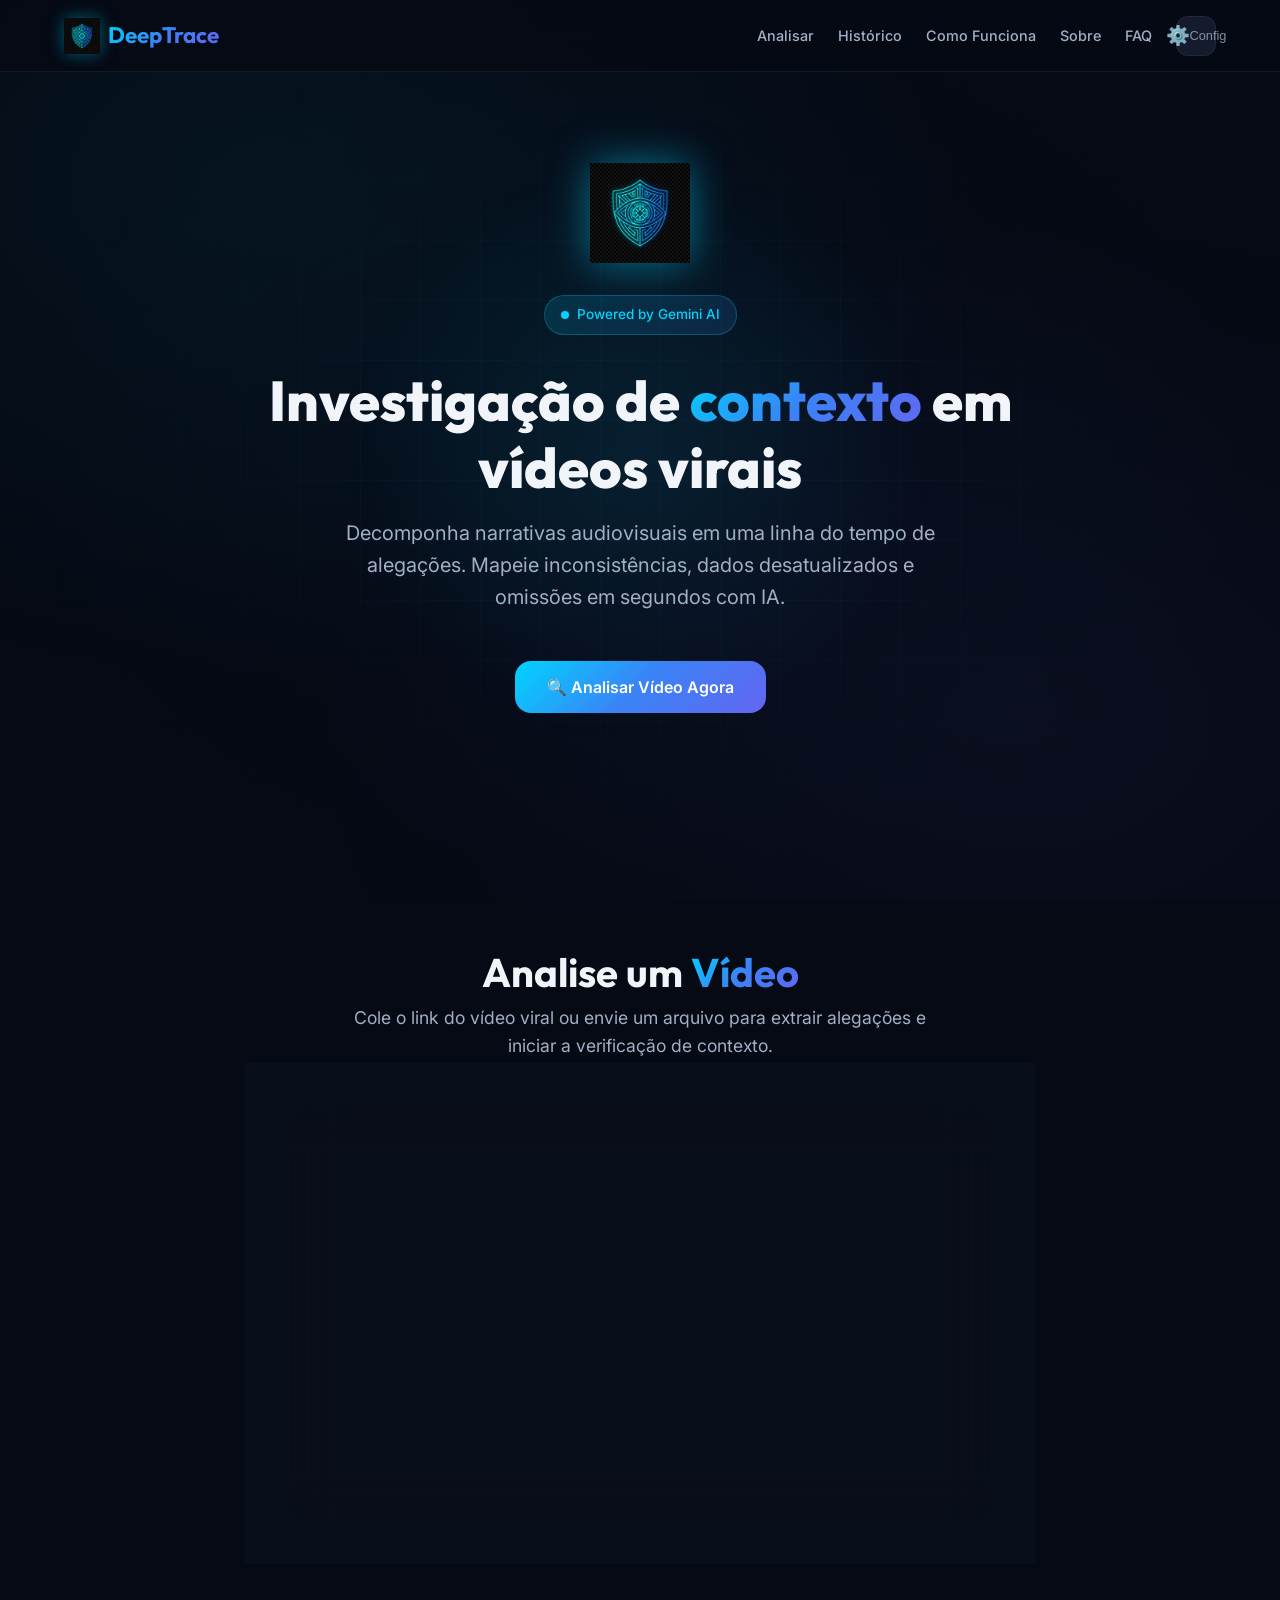
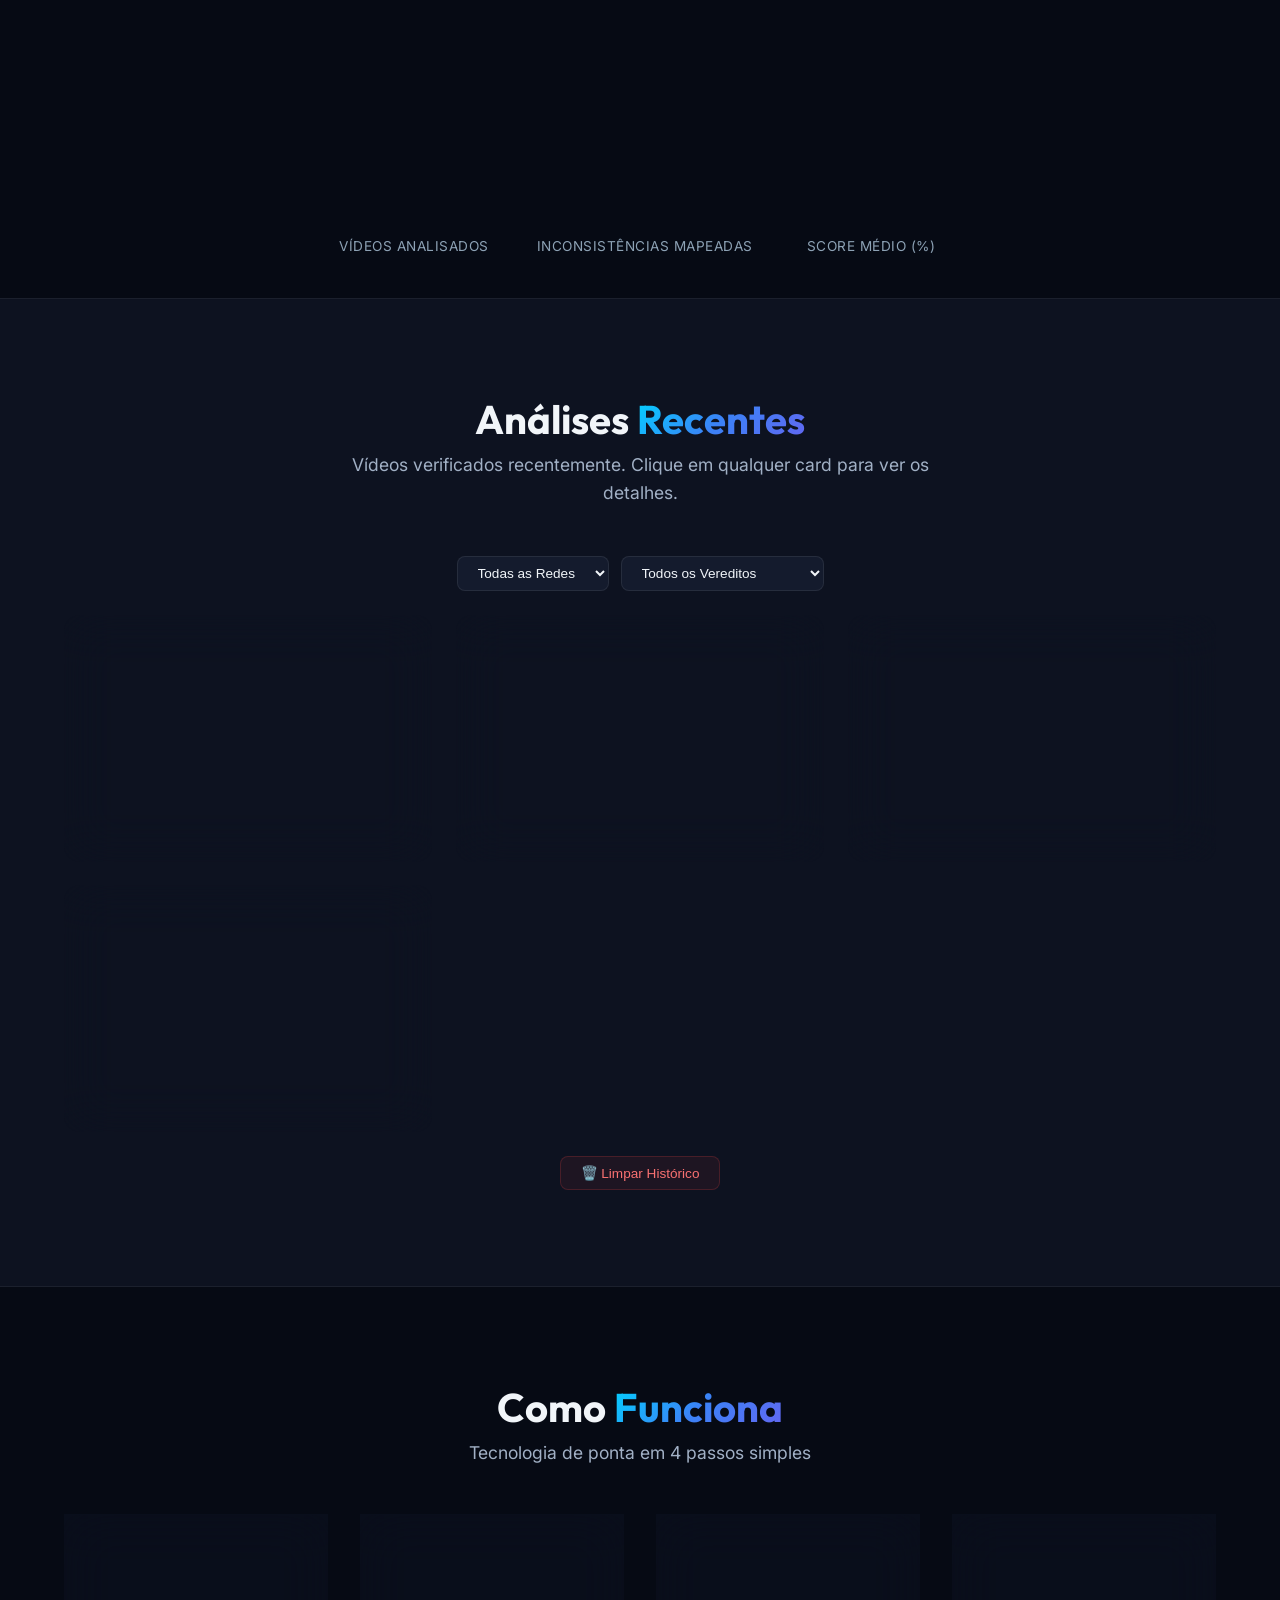
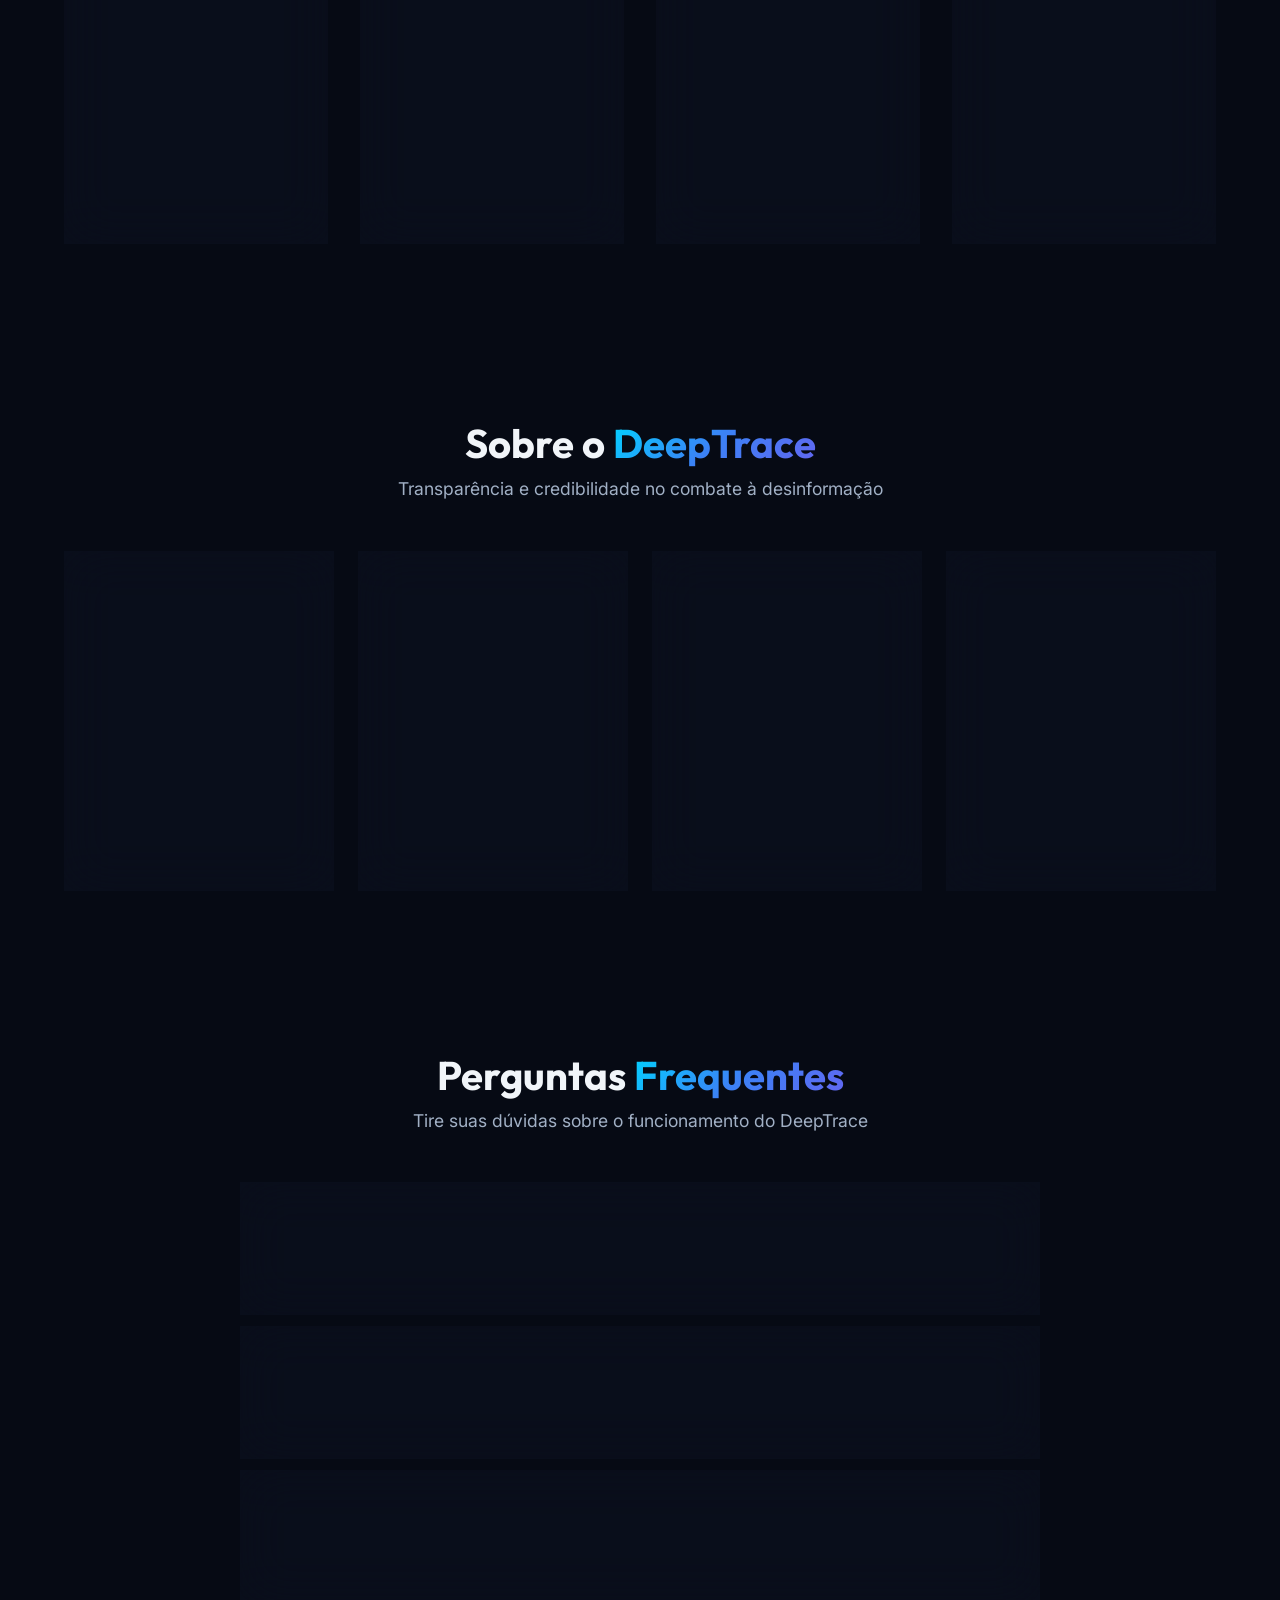
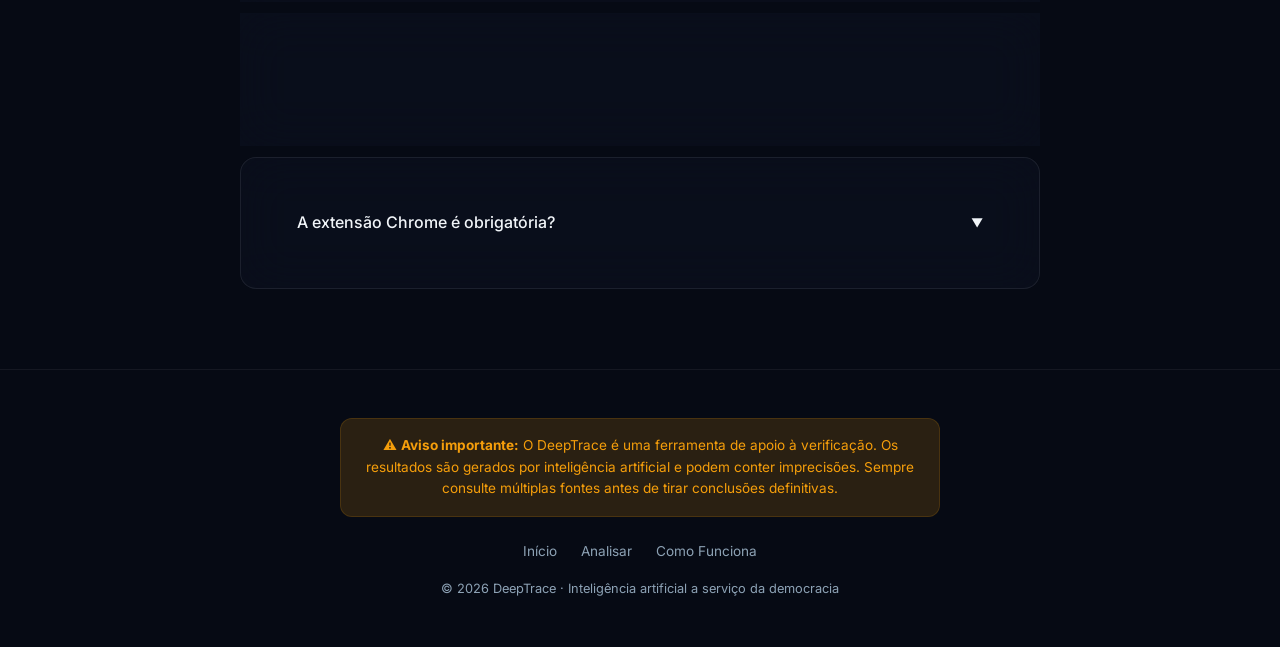
==== commit cd62b59b: "feat: reposicionamento contextual, responsividade PWA e compartilhamento premium em redes sociais" ====
--- a/index.html
+++ b/index.html
@@ -3,20 +3,20 @@
 <head>
   <meta charset="UTF-8">
   <meta name="viewport" content="width=device-width, initial-scale=1.0">
-  <meta name="description" content="DeepTrace — Detector de Fake News em Vídeos. Use inteligência artificial para verificar a veracidade de vídeos políticos e eleitorais no Brasil.">
-  <meta name="keywords" content="fake news, detector, vídeo, eleições, Brasil, verificação, fact-checking, deepfake, IA">
+  <meta name="description" content="DeepTrace — Investigação Contextual de Vídeos Virais. Decomponha narrativas, investigue inconsistências temporais e verifique claims com inteligência artificial.">
+  <meta name="keywords" content="desinformação, contexto, vídeo, eleições, Brasil, verificação, fact-checking, timeline contextual, OSINT, IA">
   <meta name="author" content="DeepTrace">
   <meta name="theme-color" content="#060a14">
 
   <!-- Open Graph / Redes Sociais -->
   <meta property="og:type" content="website">
-  <meta property="og:title" content="DeepTrace — Detector de Fake News em Vídeos">
-  <meta property="og:description" content="Inteligência artificial a serviço da democracia brasileira. Verifique vídeos suspeitos em segundos.">
+  <meta property="og:title" content="DeepTrace — Investigação Contextual de Vídeos Virais">
+  <meta property="og:description" content="Inteligência artificial a serviço da verdade. Decomponha vídeos virais em uma linha do tempo de fatos e verifique claims.">
   <meta property="og:image" content="https://deep-trace-nine.vercel.app/assets/og-banner.png">
   <meta property="og:image:width" content="1200">
   <meta property="og:image:height" content="630">
 
-  <title>DeepTrace — Detector de Fake News em Vídeos</title>
+  <title>DeepTrace — Investigação Contextual de Vídeos Virais</title>
 
   <!-- Favicon -->
   <link rel="icon" type="image/png" href="assets/logo.png">
@@ -65,11 +65,11 @@
         Powered by Gemini AI
       </div>
 
-      <h1>Desvende a <span class="text-gradient">verdade</span> por trás dos vídeos</h1>
+      <h1>Investigação de <span class="text-gradient">contexto</span> em vídeos virais</h1>
 
       <p class="hero-subtitle">
-        Inteligência artificial a serviço da democracia brasileira.
-        Verifique vídeos suspeitos em segundos e combata a desinformação.
+        Decomponha narrativas audiovisuais em uma linha do tempo de alegações.
+        Mapeie inconsistências, dados desatualizados e omissões em segundos com IA.
       </p>
 
       <button class="btn-primary" id="cta-btn">
@@ -83,7 +83,7 @@
     <div class="container">
       <div class="section-title fade-in-up">
         <h2>Analise um <span class="text-gradient">Vídeo</span></h2>
-        <p>Cole o link do vídeo suspeito ou faça upload de um arquivo para verificação instantânea.</p>
+        <p>Cole o link do vídeo viral ou envie um arquivo para extrair alegações e iniciar a verificação de contexto.</p>
       </div>
 
       <div class="analyze-card glass-card-accent fade-in-up">
@@ -144,7 +144,7 @@
         </div>
         <div class="metric-item">
           <span class="metric-value" id="metric-fake" data-target="0">0</span>
-          <span class="metric-label">Fake News Detectadas</span>
+          <span class="metric-label">Inconsistências Mapeadas</span>
         </div>
         <div class="metric-item">
           <span class="metric-value" id="metric-score" data-target="0">0</span>
@@ -204,14 +204,14 @@
 
         <div class="glass-card step-card fade-in-up">
           <div class="step-number">2</div>
-          <h3>IA Analisa</h3>
-          <p>Nossa inteligência artificial transcreve o áudio, identifica alegações factuais e analisa o contexto.</p>
+          <h3>Decomposição de Claims</h3>
+          <p>O sistema transcreve o áudio, extrai os claims e organiza uma linha do tempo cronológica com cada alegação.</p>
         </div>
 
         <div class="glass-card step-card fade-in-up">
           <div class="step-number">3</div>
-          <h3>Verificação</h3>
-          <p>Cada alegação é verificada individualmente com raciocínio detalhado e fontes quando disponíveis.</p>
+          <h3>Investigação na Web</h3>
+          <p>A IA busca fontes oficiais, confronta datas e mapeia incoerências no Google Search Grounding em tempo real.</p>
         </div>
 
         <div class="glass-card step-card fade-in-up">
@@ -235,13 +235,13 @@
         <div class="glass-card about-card fade-in-up">
           <div class="about-card__icon">🎯</div>
           <h3>Nossa Missão</h3>
-          <p>Democratizar o acesso a ferramentas de verificação de fatos, capacitando cidadãos brasileiros a identificar desinformação em vídeos políticos e eleitorais com o apoio de inteligência artificial.</p>
+          <p>Democratizar ferramentas de inteligência investigativa em mídia (OSINT), capacitando jornalistas, pesquisadores e cidadãos a expor manipulações contextuais em vídeos virais.</p>
         </div>
 
         <div class="glass-card about-card fade-in-up">
           <div class="about-card__icon">🔬</div>
           <h3>Metodologia</h3>
-          <p>Utilizamos o modelo multimodal Google Gemini 2.0 Flash para transcrever, decompor e verificar cada alegação factual presente no vídeo, confrontando com bases de conhecimento e fontes jornalísticas.</p>
+          <p>Utilizamos o Google Gemini 2.0 Flash e pesquisa em tempo real para extrair alegações, cruzar datas históricas e checar fatos contra portais oficiais e bases jornalísticas de forma automatizada.</p>
         </div>
 
         <div class="glass-card about-card fade-in-up">
@@ -344,6 +344,26 @@
     </div>
   </footer>
 
+  <!-- ===== Bottom Navigation Bar (Mobile PWA) ===== -->
+  <nav class="bottom-nav" id="bottom-nav">
+    <a href="#analyze" class="bottom-nav-item active">
+      <span class="bottom-nav-icon">🔍</span>
+      <span class="bottom-nav-label">Analisar</span>
+    </a>
+    <a href="#history" class="bottom-nav-item">
+      <span class="bottom-nav-icon">📊</span>
+      <span class="bottom-nav-label">Histórico</span>
+    </a>
+    <a href="#how-it-works" class="bottom-nav-item">
+      <span class="bottom-nav-icon">💡</span>
+      <span class="bottom-nav-label">Instruções</span>
+    </a>
+    <button class="bottom-nav-item" id="bottom-settings-btn" style="background: none; border: none; padding: 0; cursor: pointer; font-family: inherit;">
+      <span class="bottom-nav-icon">⚙️</span>
+      <span class="bottom-nav-label">Config</span>
+    </button>
+  </nav>
+
   <!-- ===== Scripts ===== -->
   <script src="js/storage.js"></script>
   <script src="js/analyzer.js"></script>
--- a/index.css
+++ b/index.css
@@ -1475,7 +1475,8 @@
   }
 
   .history-grid {
-    grid-template-columns: 1fr;
+    grid-template-columns: repeat(auto-fill, minmax(240px, 1fr));
+    gap: var(--space-md);
   }
 
   .steps-grid {
@@ -1514,6 +1515,10 @@
 }
 
 @media (max-width: 480px) {
+  .history-grid {
+    grid-template-columns: 1fr;
+  }
+
   .hero-content {
     padding: 0 var(--space-md);
   }
@@ -2120,166 +2125,276 @@
 }
 
 /* === Laudo Forense de Deepfake e IA === */
-.result-layer--forensic {
+/* === Linha do Tempo de Investigação Contextual === */
+.result-layer--timeline {
   padding: 0;
 }
 
-.forensic-summary-box {
-  display: flex;
-  flex-direction: column;
-  gap: var(--space-md);
+.timeline-help-box {
   margin-bottom: var(--space-xl);
-  padding-bottom: var(--space-md);
-  border-bottom: 1px solid rgba(255, 255, 255, 0.05);
-}
-
-@media (min-width: 600px) {
-  .forensic-summary-box {
-    flex-direction: row;
-    align-items: center;
-    justify-content: space-between;
-  }
-}
-
-.forensic-badge {
-  display: inline-flex;
-  align-items: center;
-  padding: var(--space-sm) var(--space-lg);
-  border-radius: var(--radius-md);
-  font-weight: 700;
-  font-size: 0.9rem;
-  letter-spacing: 0.5px;
-}
-
-.forensic-status--danger {
-  background: rgba(239, 68, 68, 0.15);
-  border: 1px solid rgba(239, 68, 68, 0.3);
-  color: var(--danger);
-}
-
-.forensic-status--success {
-  background: rgba(16, 185, 129, 0.15);
-  border: 1px solid rgba(16, 185, 129, 0.3);
-  color: var(--success);
-}
-
-.forensic-confidence {
-  flex: 1;
-  max-width: 400px;
-  display: flex;
-  flex-direction: column;
-  gap: var(--space-xs);
-}
-
-.confidence-info {
-  display: flex;
-  justify-content: space-between;
-  font-size: 0.85rem;
-  color: var(--text-secondary);
-}
-
-.forensic-progress-bar {
-  width: 100%;
-  height: 6px;
-  background: rgba(255, 255, 255, 0.05);
-  border-radius: 3px;
-  overflow: hidden;
-}
-
-.forensic-progress-fill {
-  height: 100%;
-  border-radius: 3px;
-  transition: width 1.2s ease-out;
-}
-
-.forensic-indicators-grid {
-  display: grid;
-  grid-template-columns: repeat(auto-fill, minmax(280px, 1fr));
-  gap: var(--space-md);
-  margin-bottom: var(--space-xl);
-}
-
-.indicator-card {
-  background: var(--bg-secondary);
-  border: 1px solid var(--border);
-  border-radius: var(--radius-md);
-  padding: var(--space-lg);
-  transition: border-color var(--transition-fast);
-}
-
-.indicator-card:hover {
-  border-color: rgba(0, 212, 255, 0.15);
-}
-
-.indicator-header {
-  display: flex;
-  justify-content: space-between;
-  align-items: center;
-  margin-bottom: var(--space-sm);
-  border-bottom: 1px solid rgba(255, 255, 255, 0.04);
-  padding-bottom: var(--space-sm);
-}
-
-.indicator-icon {
-  font-size: 1.1rem;
-}
-
-.indicator-name {
-  font-weight: 600;
-  font-size: 0.9rem;
-  color: var(--text-primary);
-}
-
-.indicator-status-badge {
-  padding: 2px 8px;
-  border-radius: var(--radius-sm);
-  font-size: 0.75rem;
-  font-weight: 700;
-  text-transform: uppercase;
-}
-
-.status-badge--success {
-  background: rgba(16, 185, 129, 0.15);
-  color: var(--success);
-}
-
-.status-badge--warning {
-  background: rgba(245, 158, 11, 0.15);
-  color: var(--warning);
-}
-
-.status-badge--danger {
-  background: rgba(239, 68, 68, 0.15);
-  color: var(--danger);
-}
-
-.indicator-desc {
-  font-size: 0.85rem;
-  line-height: 1.5;
-  color: var(--text-secondary);
-  margin: 0;
-}
-
-.forensic-details-box {
-  background: rgba(255, 255, 255, 0.015);
-  border: 1px solid rgba(255, 255, 255, 0.05);
-  border-radius: var(--radius-md);
-  padding: var(--space-lg);
-}
-
-.forensic-details-title {
-  font-size: 0.95rem;
-  font-weight: 600;
-  color: var(--accent-primary);
-  margin-top: 0;
-  margin-bottom: var(--space-xs);
-}
-
-.forensic-details-text {
+  padding: var(--space-md) var(--space-lg);
+  background: rgba(0, 212, 255, 0.02);
+  border-left: 3px solid var(--accent-primary);
+  border-radius: 0 var(--radius-md) var(--radius-md) 0;
+  text-align: left;
+}
+
+.timeline-help-text {
   font-size: 0.85rem;
   line-height: 1.6;
   color: var(--text-secondary);
   margin: 0;
+}
+
+.timeline-container {
+  position: relative;
+  max-width: 800px;
+  margin: 0 auto;
+  padding: var(--space-lg) 0;
+  text-align: left;
+}
+
+/* Linha vertical centralizada (em telas grandes) ou lateral (em telas pequenas) */
+.timeline-container::before {
+  content: '';
+  position: absolute;
+  top: 0;
+  bottom: 0;
+  left: 20px;
+  width: 2px;
+  background: linear-gradient(to bottom, var(--accent-primary) 0%, rgba(139, 92, 246, 0.5) 50%, rgba(255, 255, 255, 0.05) 100%);
+  border-radius: 1px;
+}
+
+@media (min-width: 768px) {
+  .timeline-container::before {
+    left: 110px; /* Alinha com o espaço do badge de tempo */
+  }
+}
+
+.timeline-item {
+  position: relative;
+  margin-bottom: var(--space-xl);
+  display: flex;
+  flex-direction: column;
+  gap: var(--space-md);
+  padding-left: 45px;
+  opacity: 0;
+  transform: translateY(20px);
+  animation: staggerFadeIn 0.5s ease forwards;
+}
+
+@media (min-width: 768px) {
+  .timeline-item {
+    flex-direction: row;
+    align-items: flex-start;
+    padding-left: 0;
+    gap: var(--space-lg);
+  }
+}
+
+/* Marcador circular sobre a linha */
+.timeline-item__marker {
+  position: absolute;
+  left: 11px;
+  top: 6px;
+  width: 20px;
+  height: 20px;
+  border-radius: 50%;
+  border: 3px solid var(--accent-primary);
+  display: flex;
+  align-items: center;
+  justify-content: center;
+  z-index: 2;
+  box-shadow: 0 0 10px rgba(0, 212, 255, 0.2);
+  transition: transform 0.3s ease, box-shadow 0.3s ease;
+}
+
+.timeline-item:hover .timeline-item__marker {
+  transform: scale(1.2);
+  box-shadow: 0 0 15px var(--accent-primary);
+}
+
+.marker-dot {
+  width: 8px;
+  height: 8px;
+  border-radius: 50%;
+}
+
+@media (min-width: 768px) {
+  .timeline-item__marker {
+    left: 101px; /* Posiciona exatamente sobre a linha a 110px */
+    top: 14px;
+  }
+}
+
+/* Badge de tempo ciano néon */
+.timeline-item__time-badge {
+  font-family: var(--font-heading);
+  font-size: 0.9rem;
+  font-weight: 700;
+  color: var(--accent-primary);
+  background: rgba(0, 212, 255, 0.08);
+  border: 1px solid rgba(0, 212, 255, 0.2);
+  padding: 4px 12px;
+  border-radius: var(--radius-full);
+  align-self: flex-start;
+  min-width: 60px;
+  text-align: center;
+  box-shadow: 0 0 8px rgba(0, 212, 255, 0.1);
+  transition: all 0.3s ease;
+}
+
+.timeline-item:hover .timeline-item__time-badge {
+  background: var(--accent-primary);
+  color: var(--bg-primary);
+  border-color: var(--accent-primary);
+  box-shadow: 0 0 12px rgba(0, 212, 255, 0.3);
+}
+
+@media (min-width: 768px) {
+  .timeline-item__time-badge {
+    width: 80px;
+    align-self: flex-start;
+    margin-top: 10px;
+    text-align: center;
+  }
+}
+
+/* Conteúdo do Card */
+.timeline-item__content {
+  flex: 1;
+  padding: var(--space-lg);
+  border: 1px solid var(--border);
+  border-radius: var(--radius-md);
+  transition: all 0.3s cubic-bezier(0.4, 0, 0.2, 1);
+}
+
+.timeline-item:hover .timeline-item__content {
+  border-color: rgba(0, 212, 255, 0.25);
+  box-shadow: 0 8px 30px rgba(0, 212, 255, 0.05);
+  transform: translateY(-2px);
+}
+
+.timeline-item__header {
+  display: flex;
+  justify-content: space-between;
+  align-items: center;
+  flex-wrap: wrap;
+  gap: var(--space-sm);
+  margin-bottom: var(--space-md);
+  border-bottom: 1px solid rgba(255, 255, 255, 0.04);
+  padding-bottom: var(--space-sm);
+}
+
+.timeline-verdict-badge {
+  display: inline-flex;
+  align-items: center;
+  gap: 6px;
+  padding: 4px 12px;
+  border-radius: var(--radius-sm);
+  font-size: 0.8rem;
+  font-weight: 700;
+  text-transform: uppercase;
+}
+
+.timeline-status--true {
+  background: rgba(16, 185, 129, 0.15);
+  border: 1px solid rgba(16, 185, 129, 0.25);
+  color: var(--success);
+}
+
+.timeline-status--false {
+  background: rgba(239, 68, 68, 0.15);
+  border: 1px solid rgba(239, 68, 68, 0.25);
+  color: var(--danger);
+}
+
+.timeline-status--warning {
+  background: rgba(245, 158, 11, 0.15);
+  border: 1px solid rgba(245, 158, 11, 0.25);
+  color: var(--warning);
+}
+
+.timeline-status--unknown {
+  background: rgba(255, 255, 255, 0.05);
+  border: 1px solid rgba(255, 255, 255, 0.1);
+  color: var(--text-secondary);
+}
+
+.timeline-confidence-badge {
+  font-size: 0.75rem;
+  font-weight: 600;
+  padding: 4px 10px;
+  border-radius: var(--radius-sm);
+}
+
+.timeline-item__title {
+  font-family: var(--font-heading);
+  font-size: 1.05rem;
+  font-weight: 600;
+  line-height: 1.4;
+  margin: 0 0 var(--space-sm) 0;
+  color: var(--text-primary);
+}
+
+.timeline-item__reasoning {
+  font-size: 0.88rem;
+  line-height: 1.6;
+  color: var(--text-secondary);
+  margin: 0 0 var(--space-lg) 0;
+}
+
+/* Fontes e links da linha do tempo */
+.timeline-item__sources {
+  border-top: 1px solid rgba(255, 255, 255, 0.04);
+  padding-top: var(--space-md);
+}
+
+.timeline-item__sources strong {
+  display: block;
+  font-size: 0.78rem;
+  color: var(--text-muted);
+  margin-bottom: var(--space-sm);
+  text-transform: uppercase;
+  letter-spacing: 0.5px;
+}
+
+.sources-links {
+  display: flex;
+  flex-wrap: wrap;
+  gap: var(--space-xs);
+}
+
+.source-link-pill, .source-text-pill {
+  font-size: 0.75rem;
+  padding: 4px 10px;
+  border-radius: var(--radius-sm);
+  display: inline-flex;
+  align-items: center;
+  gap: 4px;
+  transition: all 0.2s ease;
+}
+
+.source-link-pill {
+  background: rgba(0, 212, 255, 0.05);
+  border: 1px solid rgba(0, 212, 255, 0.15);
+  color: var(--accent-primary);
+  text-decoration: none;
+  cursor: pointer;
+}
+
+.source-link-pill:hover {
+  background: rgba(0, 212, 255, 0.15);
+  border-color: var(--accent-primary);
+  box-shadow: 0 2px 8px rgba(0, 212, 255, 0.15);
+  transform: translateY(-1px);
+}
+
+.source-text-pill {
+  background: rgba(255, 255, 255, 0.03);
+  border: 1px solid rgba(255, 255, 255, 0.08);
+  color: var(--text-secondary);
 }
 
 /* ===== Nav Label (Config) ===== */
@@ -2631,3 +2746,177 @@
     display: none !important;
   }
 }
+
+/* ===== Bottom Nav (Mobile PWA) ===== */
+.bottom-nav {
+  display: none;
+  position: fixed;
+  bottom: 0;
+  left: 0;
+  width: 100%;
+  height: 64px;
+  background: rgba(13, 18, 32, 0.9);
+  backdrop-filter: blur(16px);
+  -webkit-backdrop-filter: blur(16px);
+  border-top: 1px solid rgba(255, 255, 255, 0.08);
+  z-index: 9999;
+  justify-content: space-around;
+  align-items: center;
+  padding: 0 var(--space-sm);
+  box-shadow: 0 -4px 30px rgba(0, 0, 0, 0.5);
+}
+
+.bottom-nav-item {
+  display: flex;
+  flex-direction: column;
+  align-items: center;
+  justify-content: center;
+  color: var(--text-secondary);
+  text-decoration: none;
+  font-size: 0.72rem;
+  font-weight: 500;
+  gap: 4px;
+  flex: 1;
+  height: 100%;
+  transition: color var(--transition-fast);
+}
+
+.bottom-nav-icon {
+  font-size: 1.2rem;
+}
+
+.bottom-nav-item:hover,
+.bottom-nav-item.active {
+  color: var(--accent-primary);
+}
+
+@media (max-width: 576px) {
+  .bottom-nav {
+    display: flex;
+  }
+  
+  /* Ajusta o espaçamento inferior para que o conteúdo não fique sob a barra inferior do PWA */
+  body {
+    padding-bottom: 64px;
+  }
+  
+  .footer {
+    padding-bottom: calc(var(--space-2xl) + 64px);
+  }
+  
+  /* Oculta o botão de navegação mobile e menu hamburguer no topo para celulares, já que a Bottom Nav substitui */
+  .menu-toggle {
+    display: none !important;
+  }
+  
+  .header-nav {
+    display: none !important;
+  }
+}
+
+/* ===== Share Modal Premium (Social Media sharing) ===== */
+.share-modal-overlay {
+  position: fixed;
+  inset: 0;
+  background: rgba(0, 0, 0, 0.8);
+  backdrop-filter: blur(12px);
+  -webkit-backdrop-filter: blur(12px);
+  z-index: 99999;
+  display: flex;
+  align-items: center;
+  justify-content: center;
+  padding: var(--space-md, 16px);
+  animation: fadeIn 0.25s ease;
+}
+
+.share-modal {
+  background: var(--bg-secondary, #151a30);
+  border: 1px solid var(--glass-border, rgba(255, 255, 255, 0.08));
+  border-radius: var(--radius-xl, 16px);
+  padding: var(--space-xl, 24px);
+  max-width: 440px;
+  width: 100%;
+  max-height: 90vh;
+  overflow-y: auto;
+  animation: slideUp 0.3s cubic-bezier(0.34, 1.56, 0.64, 1);
+  box-shadow: 0 20px 40px rgba(0, 0, 0, 0.6), 0 0 50px rgba(108, 92, 231, 0.15);
+  position: relative;
+}
+
+.share-modal::-webkit-scrollbar {
+  width: 6px;
+}
+.share-modal::-webkit-scrollbar-thumb {
+  background: rgba(255, 255, 255, 0.1);
+  border-radius: 3px;
+}
+
+.share-card-preview-container {
+  display: flex;
+  flex-direction: column;
+  align-items: center;
+  margin-bottom: 20px;
+  position: relative;
+}
+
+.share-card-canvas {
+  width: 100%;
+  max-width: 280px;
+  border-radius: 12px;
+  border: 1px solid var(--glass-border, rgba(255, 255, 255, 0.08));
+  box-shadow: 0 10px 30px rgba(0, 0, 0, 0.5);
+  background: #090a0f;
+  transition: transform 0.3s ease, box-shadow 0.3s ease;
+}
+
+.share-card-canvas:hover {
+  transform: scale(1.02);
+  box-shadow: 0 15px 40px rgba(108, 92, 231, 0.3);
+}
+
+.share-btn {
+  display: flex;
+  align-items: center;
+  justify-content: center;
+  gap: 8px;
+  padding: 12px;
+  border-radius: var(--radius-md, 8px);
+  color: #fff;
+  font-weight: 600;
+  text-decoration: none;
+  font-size: 0.9rem;
+  border: none;
+  cursor: pointer;
+  transition: transform 0.2s, box-shadow 0.2s, filter 0.2s;
+  box-shadow: 0 4px 12px rgba(0, 0, 0, 0.2);
+}
+
+.share-btn:hover {
+  transform: translateY(-2px);
+  filter: brightness(1.15);
+}
+
+.share-btn:active {
+  transform: translateY(0);
+}
+
+.share-whatsapp {
+  background: #25d366 !important;
+  box-shadow: 0 4px 12px rgba(37, 211, 102, 0.25);
+}
+
+.share-x {
+  background: #000000 !important;
+  border: 1px solid rgba(255, 255, 255, 0.15);
+  box-shadow: 0 4px 12px rgba(0, 0, 0, 0.35);
+}
+
+.share-telegram {
+  background: #0088cc !important;
+  box-shadow: 0 4px 12px rgba(0, 136, 204, 0.25);
+}
+
+.share-copy {
+  background: linear-gradient(135deg, var(--accent-primary, #6c5ce7) 0%, #4834d4 100%) !important;
+  box-shadow: 0 4px 12px rgba(108, 92, 231, 0.35);
+}
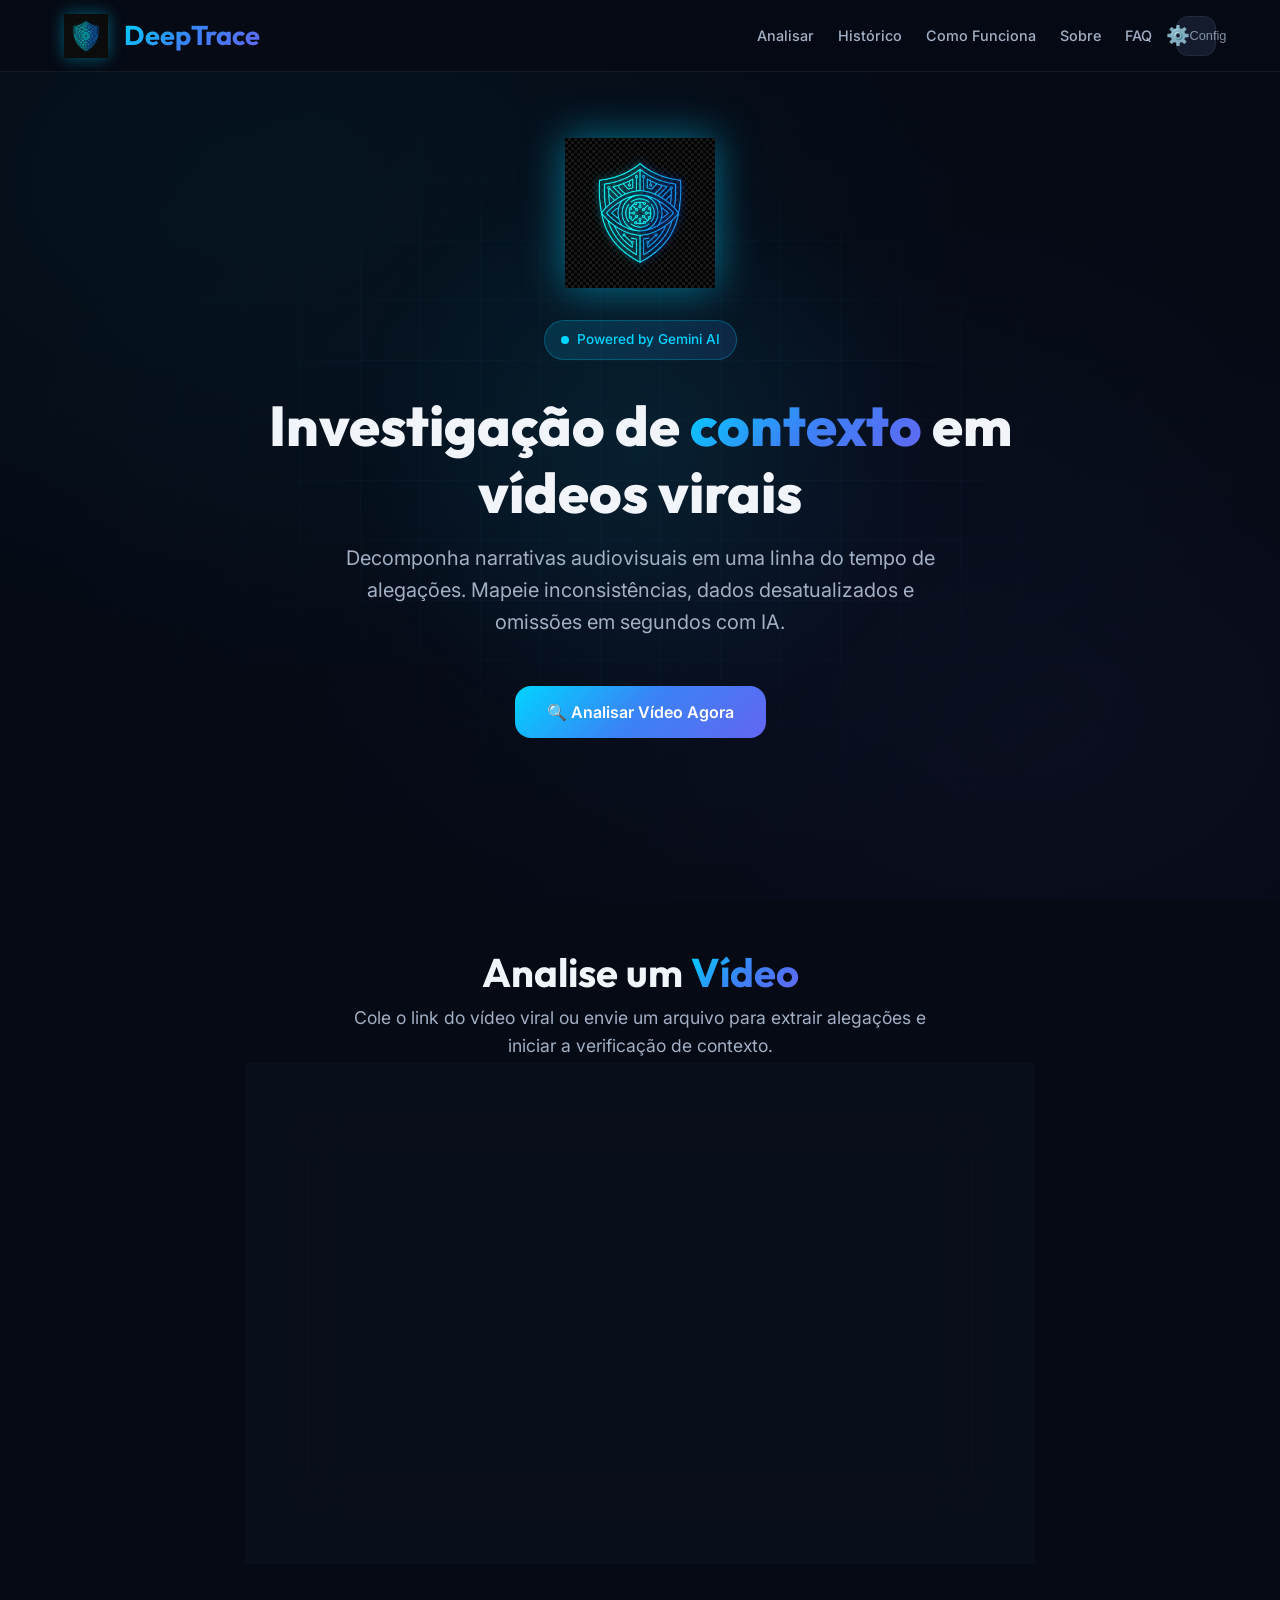
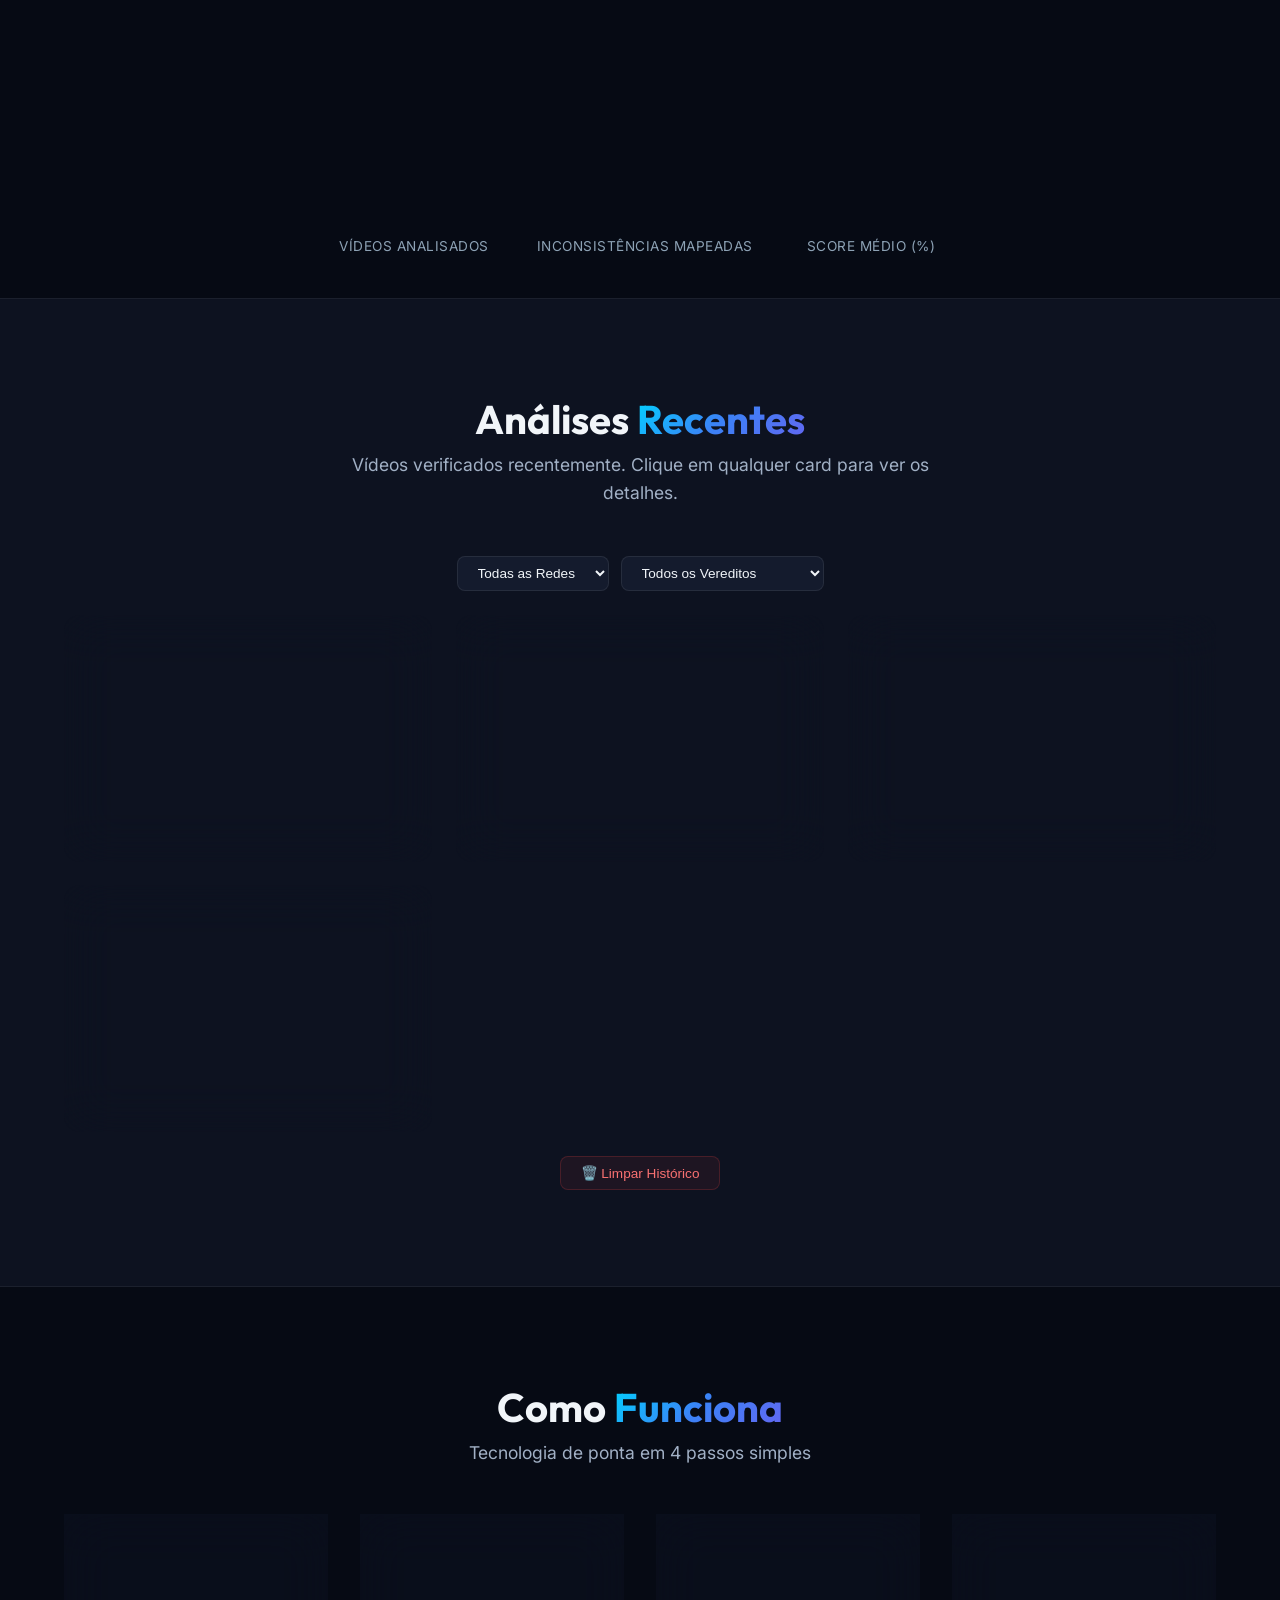
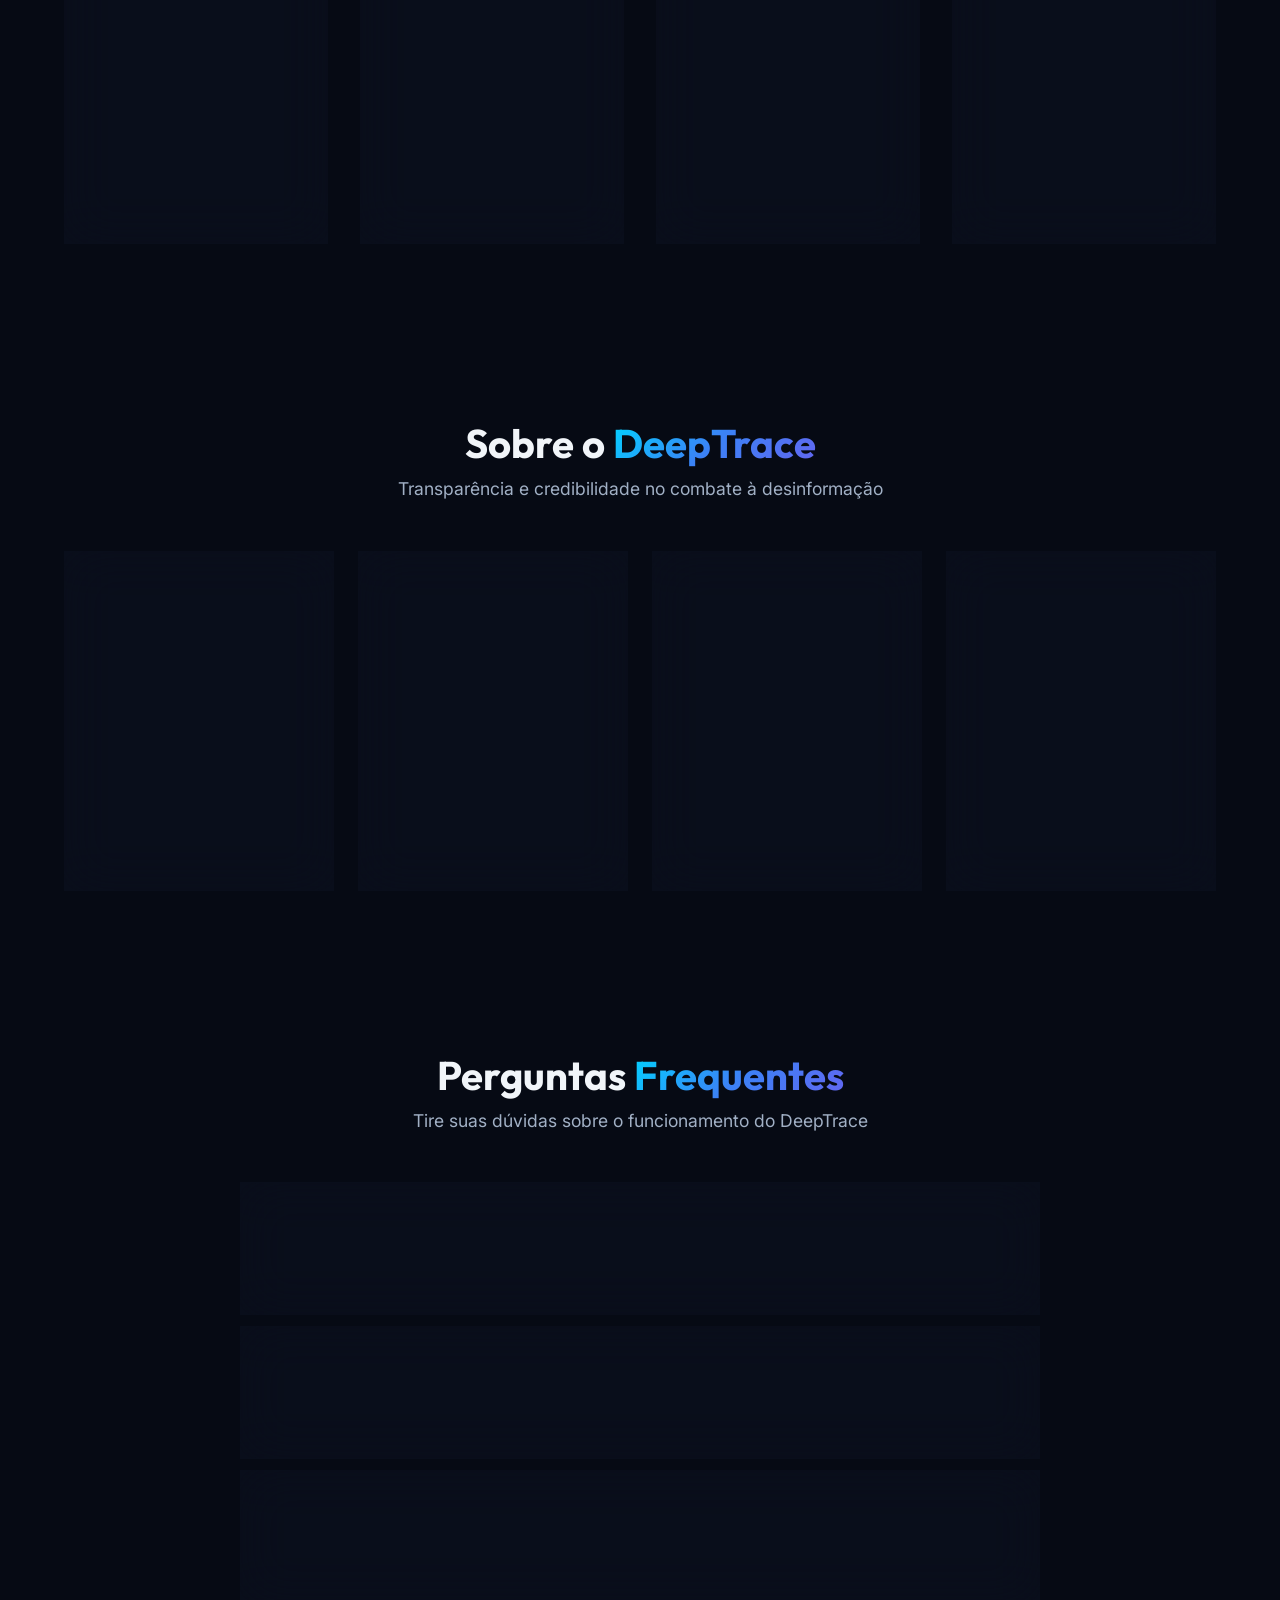
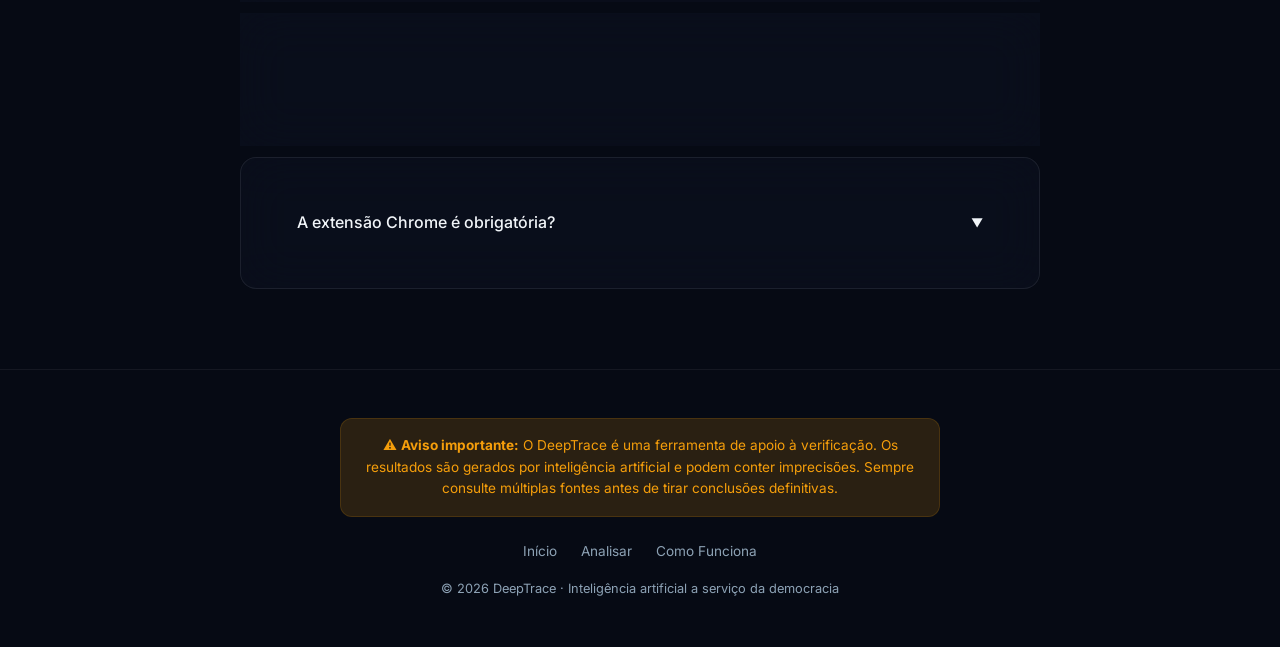
==== commit 387d0158: "style: aumentar a escala do logotipo central responsivamente" ====
--- a/index.html
+++ b/index.html
@@ -58,7 +58,7 @@
   <section class="hero" id="hero">
     <div class="hero-grid" aria-hidden="true"></div>
     <div class="hero-content">
-      <img src="assets/logo.png" alt="DeepTrace" class="hero-logo" width="100" height="100">
+      <img src="assets/logo.png" alt="DeepTrace" class="hero-logo" width="150" height="150">
 
       <div class="hero-badge">
         <span class="dot" aria-hidden="true"></span>
--- a/index.css
+++ b/index.css
@@ -203,12 +203,14 @@
   display: flex;
   align-items: center;
   gap: var(--space-sm);
+  transition: gap var(--transition);
 }
 
 .header-logo img {
   width: 36px;
   height: 36px;
   filter: drop-shadow(0 0 8px rgba(0, 212, 255, 0.4));
+  transition: width var(--transition), height var(--transition);
 }
 
 .header-logo span {
@@ -219,6 +221,20 @@
   -webkit-background-clip: text;
   -webkit-text-fill-color: transparent;
   background-clip: text;
+  transition: font-size var(--transition);
+}
+
+@media (min-width: 992px) {
+  .header-logo img {
+    width: 44px;
+    height: 44px;
+  }
+  .header-logo span {
+    font-size: 1.7rem;
+  }
+  .header-logo {
+    gap: var(--space-md);
+  }
 }
 
 .header-nav {
@@ -332,11 +348,19 @@
 }
 
 .hero-logo {
-  width: 100px;
-  height: 100px;
+  width: 120px;
+  height: 120px;
   margin: 0 auto var(--space-xl);
   filter: drop-shadow(0 0 20px rgba(0, 212, 255, 0.5));
   animation: logoPulse 4s ease-in-out infinite;
+  transition: width var(--transition), height var(--transition);
+}
+
+@media (min-width: 992px) {
+  .hero-logo {
+    width: 150px;
+    height: 150px;
+  }
 }
 
 @keyframes logoPulse {
@@ -1462,8 +1486,8 @@
   }
 
   .hero-logo {
-    width: 72px;
-    height: 72px;
+    width: 80px;
+    height: 80px;
   }
 
   .input-group {
